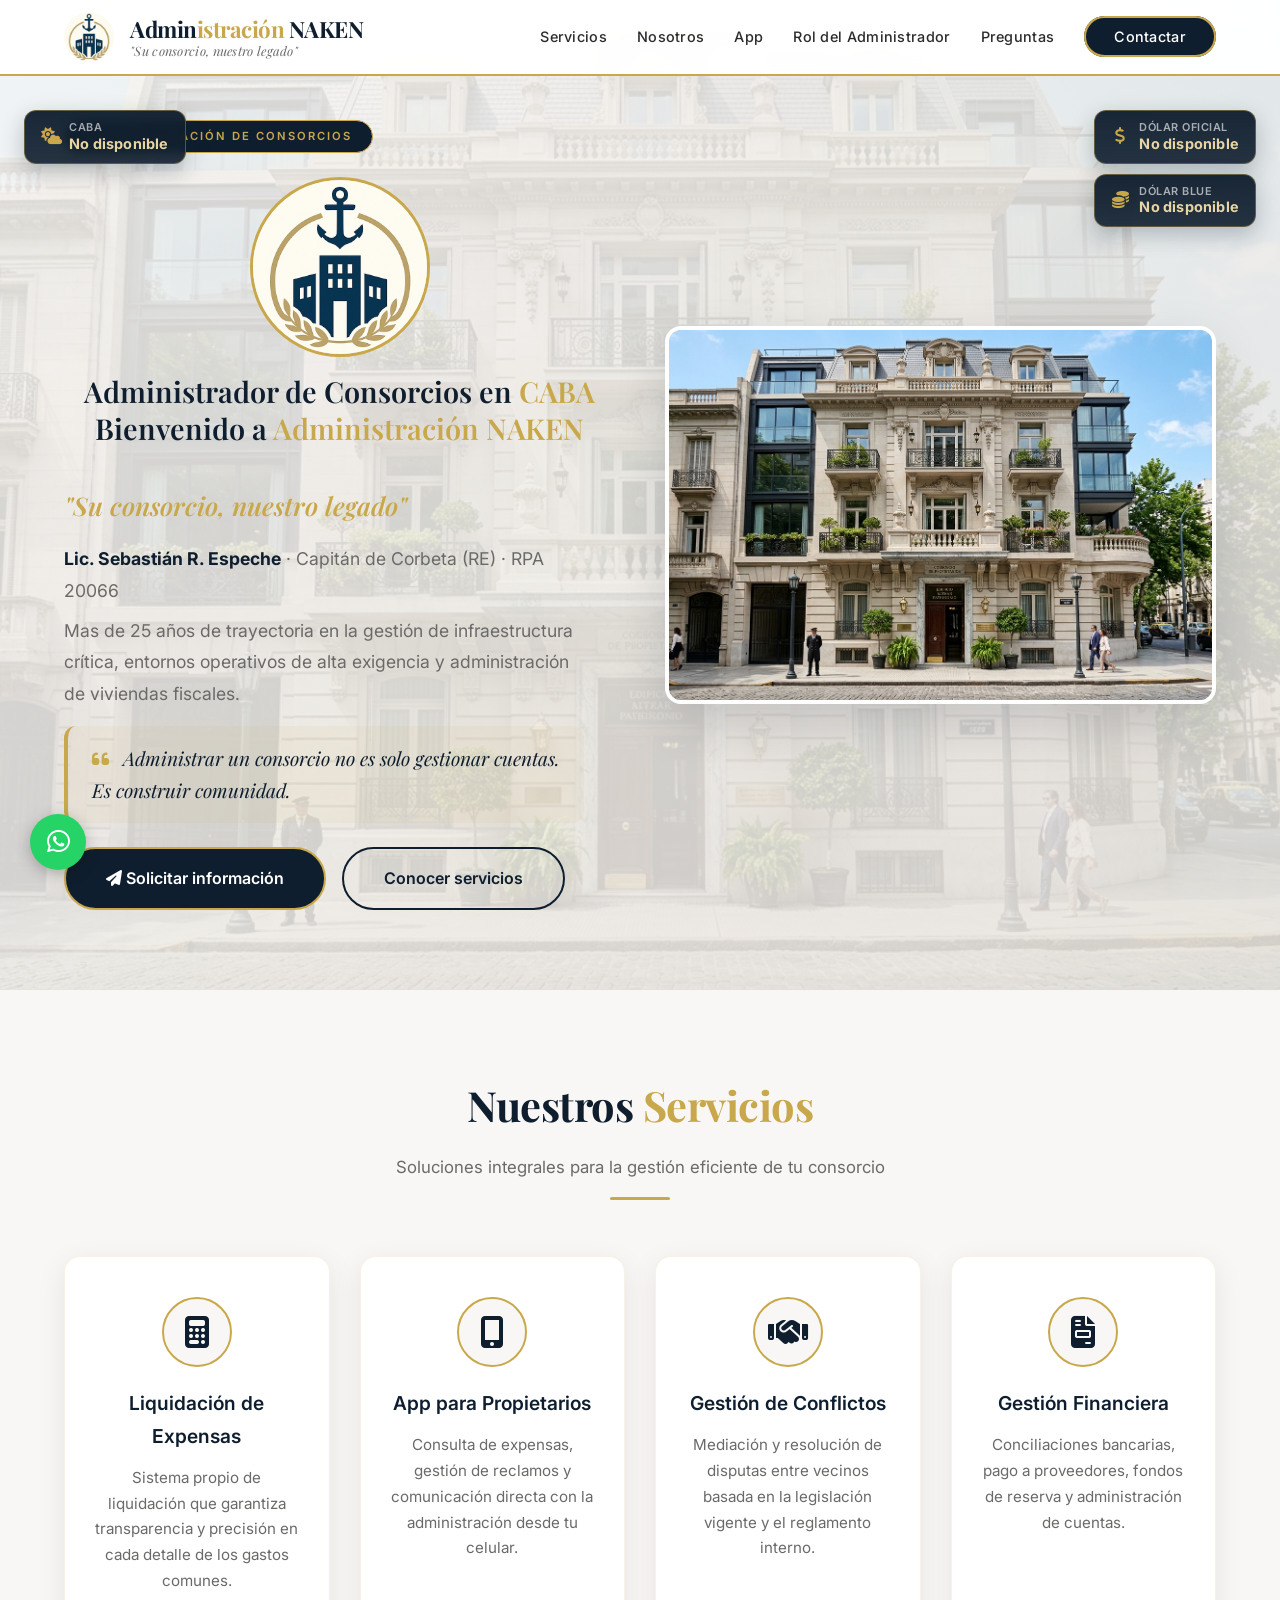
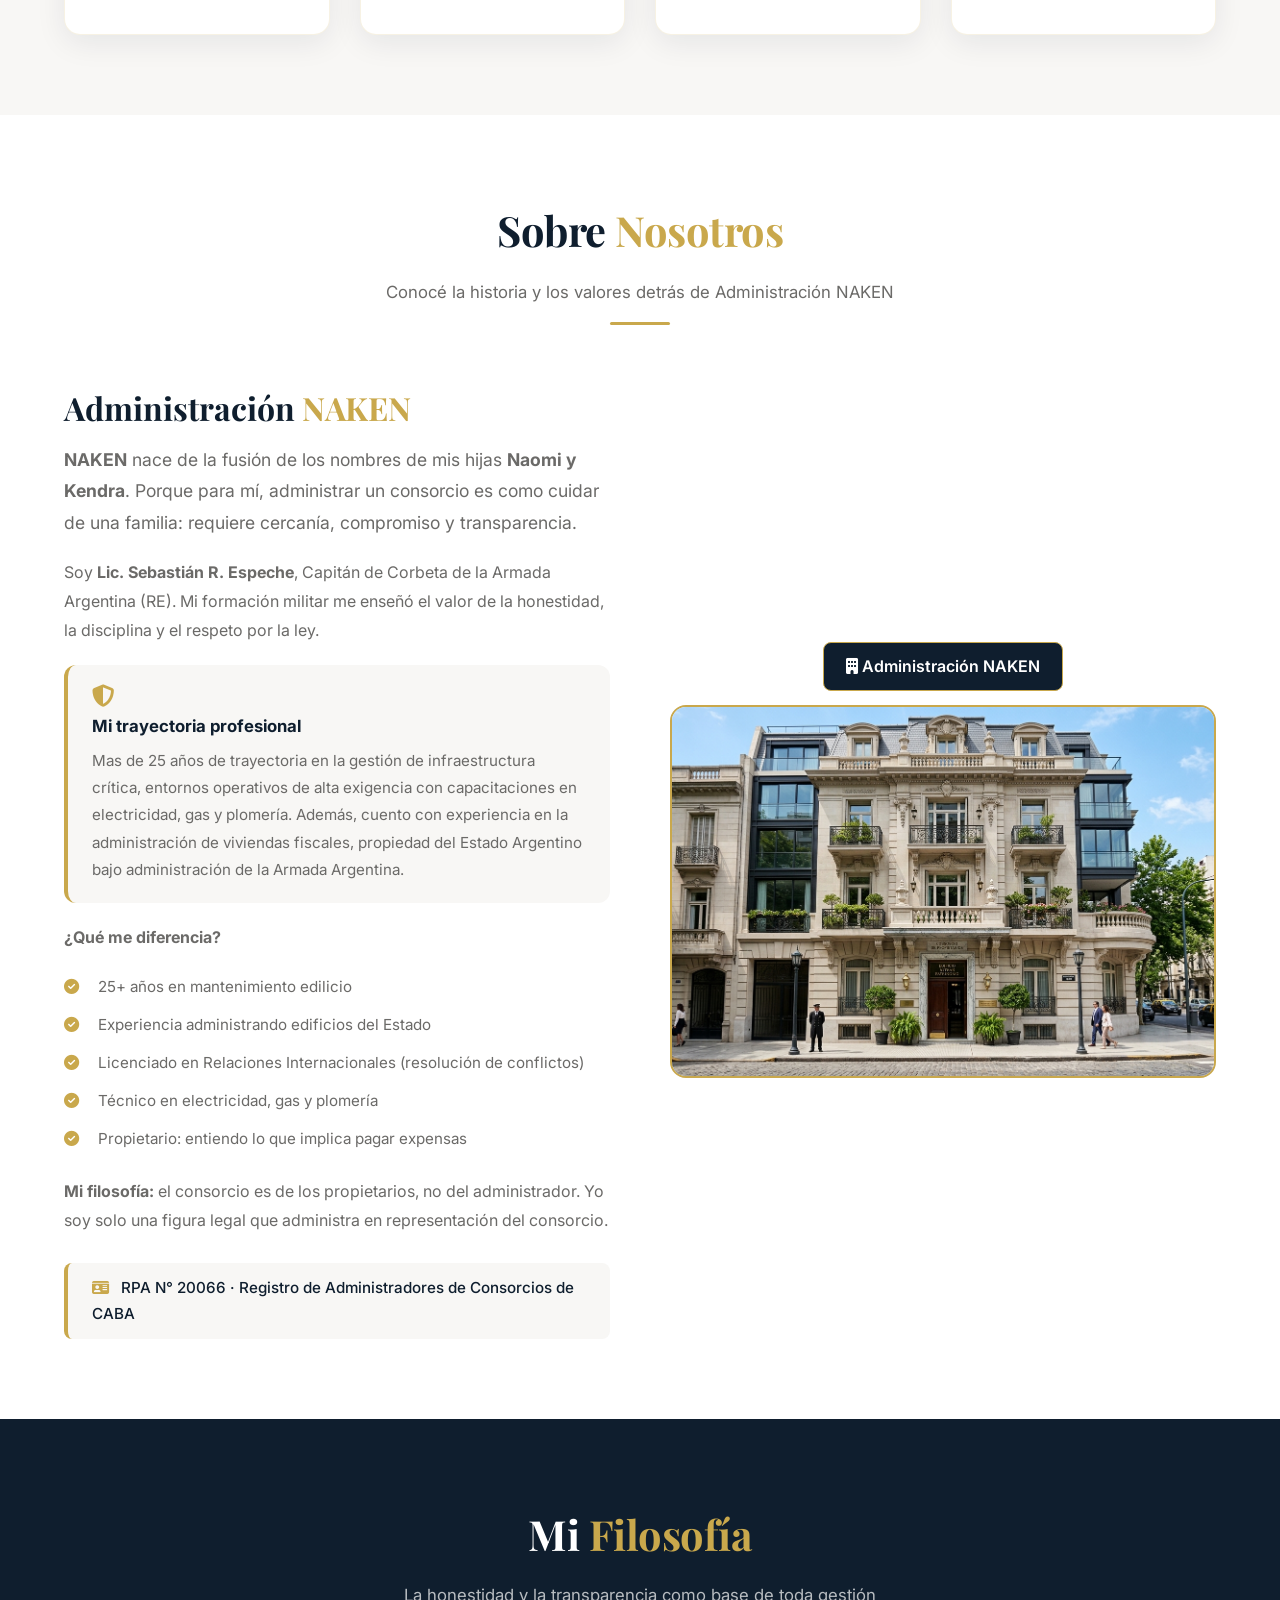
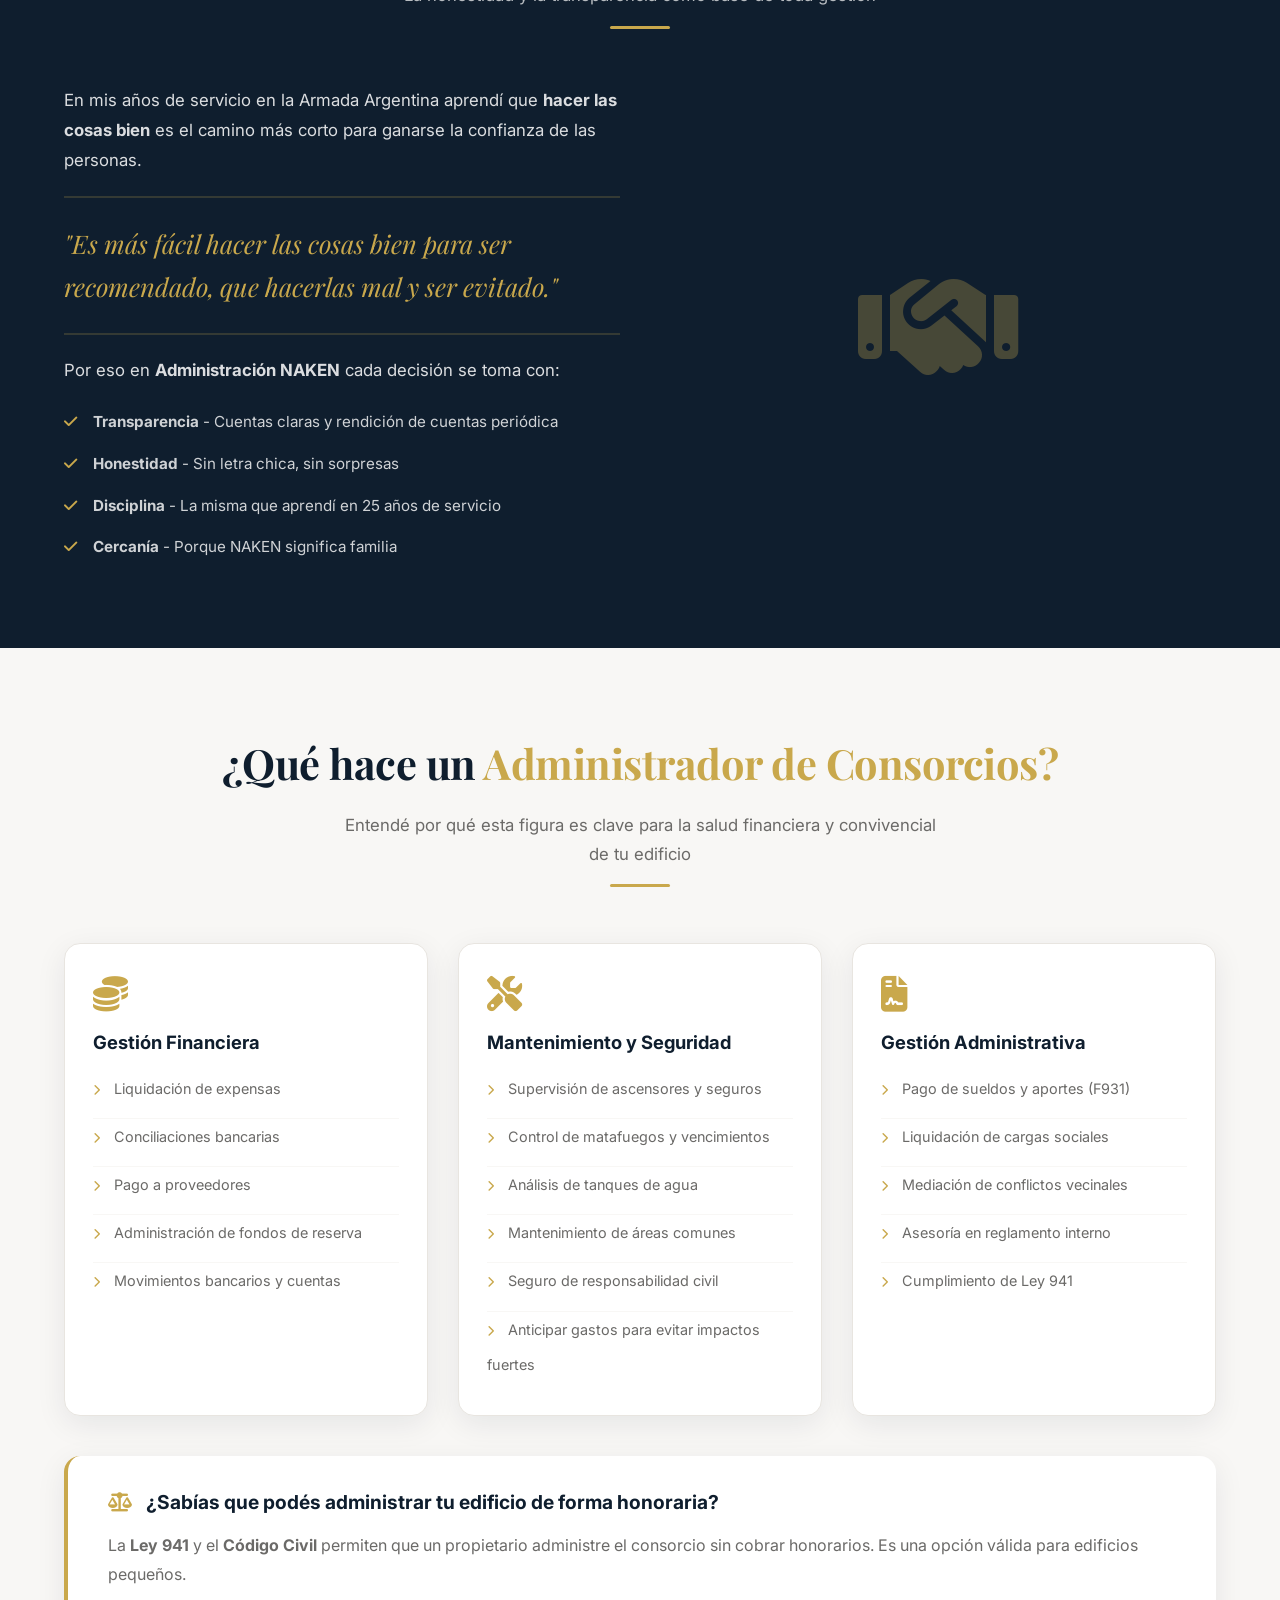
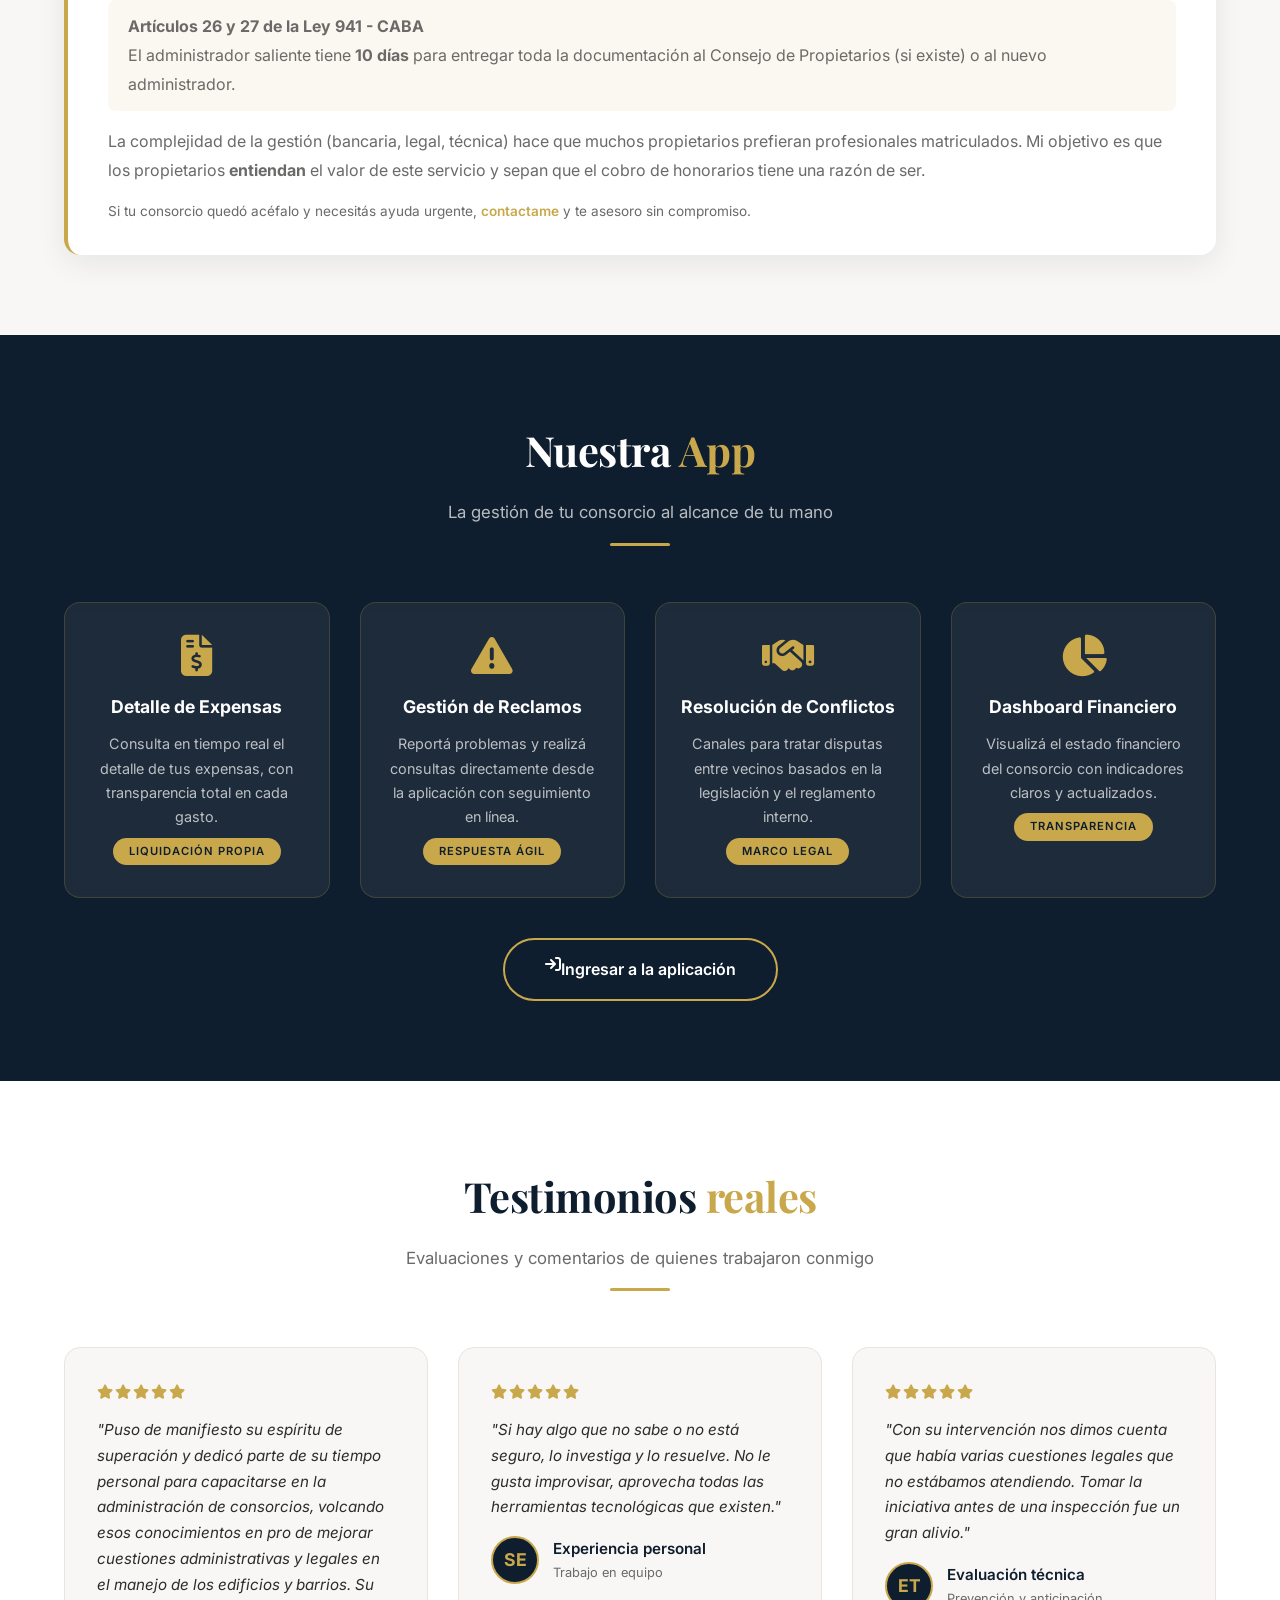
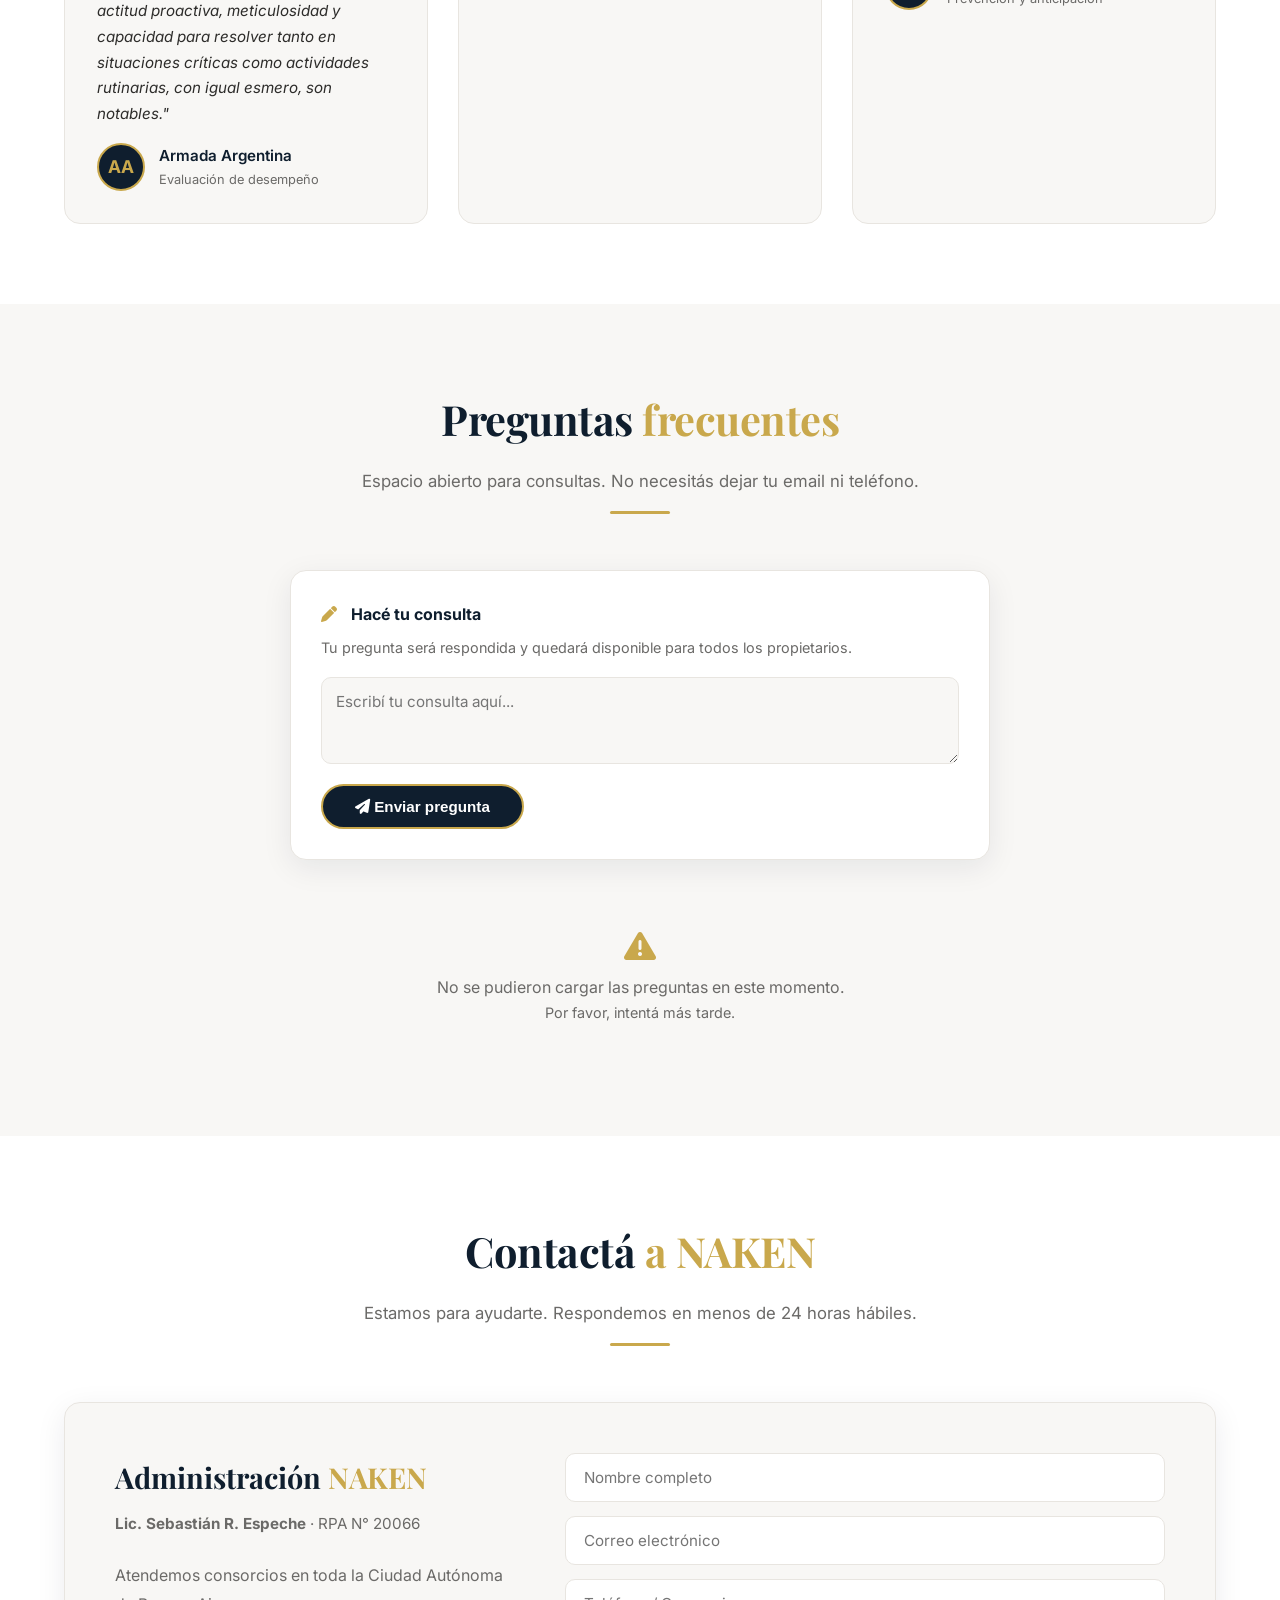
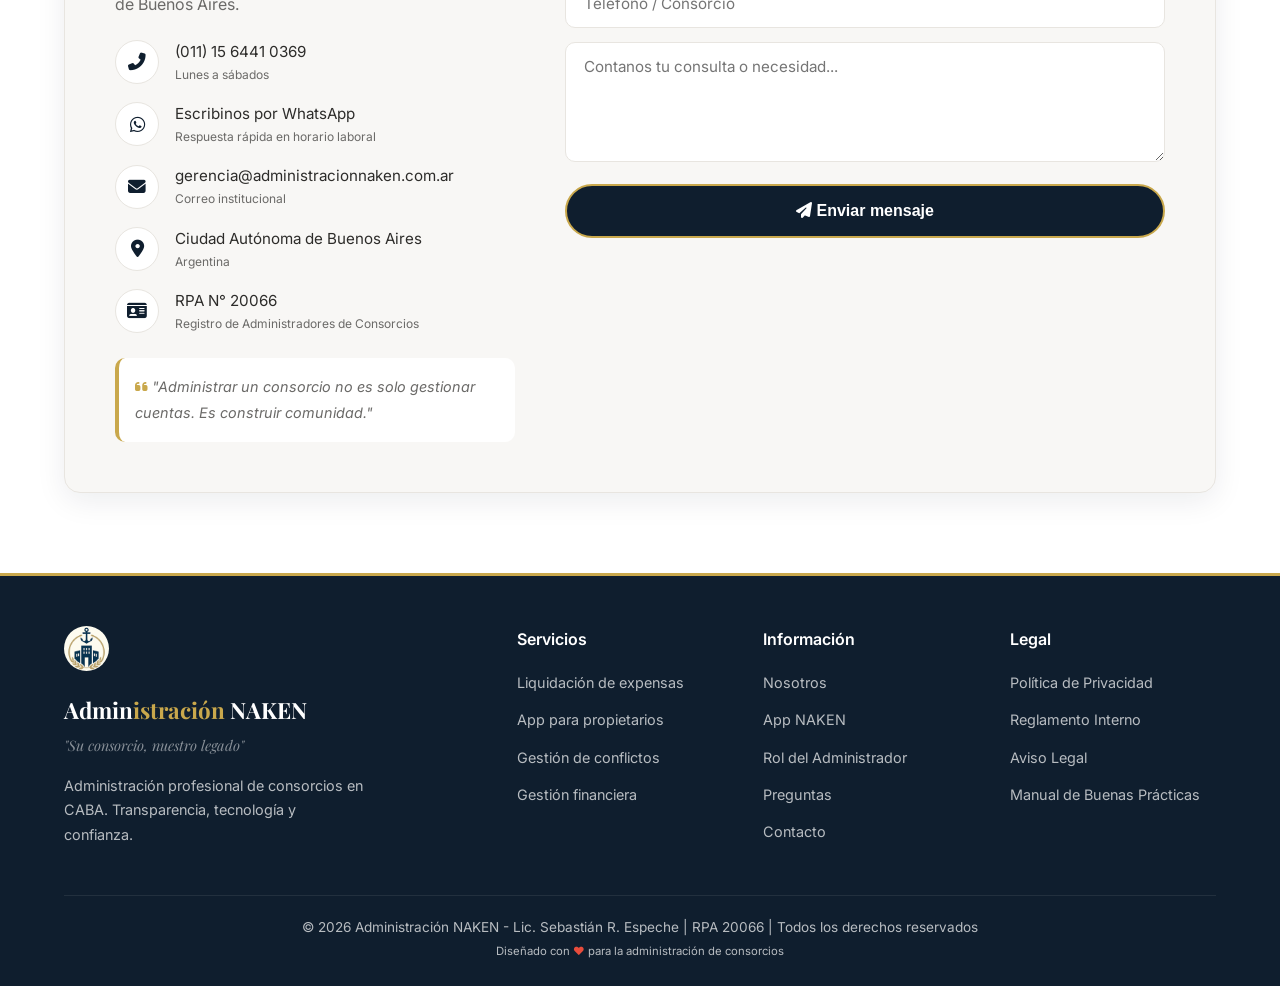
==== index.html @ f72d22f2 "Add files via upload" ====
<!DOCTYPE html>
<html lang="es">
<head>
    <meta charset="UTF-8">
    <meta name="viewport" content="width=device-width, initial-scale=1.0">
    <title>Administrador de Consorcios en CABA | Administración NAKEN - RPA 20066</title>
    <meta name="description" content="Administrador de consorcios matriculado en CABA y Capital Federal. Liquidación de expensas transparente, gestión financiera y auditoría de consorcios. Lic. Sebastián R. Espeche - RPA 20066.">
    <meta name="keywords" content="administrador de consorcios CABA, administración de consorcios Capital Federal, consorcios CABA, administración de edificios Buenos Aires, liquidación de expensas, fondo de reserva consorcio, administrador de consorcios matriculado, RPA administrador consorcios">
    <meta name="robots" content="index, follow">
    <meta name="author" content="Lic. Sebastián R. Espeche - Administración NAKEN">
    <link rel="canonical" href="https://administracionnaken.com.ar/">

    <!-- Open Graph / Facebook -->
    <meta property="og:type" content="website">
    <meta property="og:locale" content="es_AR">
    <meta property="og:url" content="https://administracionnaken.com.ar/">
    <meta property="og:site_name" content="Administración NAKEN">
    <meta property="og:title" content="Administrador de Consorcios en CABA | Administración NAKEN">
    <meta property="og:description" content="Administrador de consorcios matriculado en CABA. Liquidación de expensas transparente, gestión financiera y resolución de conflictos. RPA 20066.">
    <meta property="og:image" content="https://administracionnaken.com.ar/edificio-naken.png">
    <meta property="og:image:alt" content="Edificio administrado por Administración NAKEN en CABA">

    <!-- Twitter Card -->
    <meta name="twitter:card" content="summary_large_image">
    <meta name="twitter:title" content="Administrador de Consorcios en CABA | Administración NAKEN">
    <meta name="twitter:description" content="Administrador de consorcios matriculado en CABA. Liquidación de expensas transparente, gestión financiera y resolución de conflictos. RPA 20066.">
    <meta name="twitter:image" content="https://administracionnaken.com.ar/edificio-naken.png">

    <!-- Datos estructurados: Schema.org (LocalBusiness / ProfessionalService) -->
    <script type="application/ld+json">
    {
      "@context": "https://schema.org",
      "@type": "ProfessionalService",
      "name": "Administración NAKEN",
      "alternateName": "Administración NAKEN - Administrador de Consorcios",
      "description": "Administración profesional de consorcios en Capital Federal (CABA). Liquidación de expensas, gestión financiera, mantenimiento y resolución de conflictos.",
      "image": "https://administracionnaken.com.ar/edificio-naken.png",
      "url": "https://administracionnaken.com.ar/",
      "telephone": "+541164410369",
      "email": "gerencia@administracionnaken.com.ar",
      "priceRange": "$$",
      "areaServed": {
        "@type": "City",
        "name": "Ciudad Autónoma de Buenos Aires"
      },
      "address": {
        "@type": "PostalAddress",
        "addressLocality": "Ciudad Autónoma de Buenos Aires",
        "addressRegion": "CABA",
        "addressCountry": "AR"
      },
      "founder": {
        "@type": "Person",
        "name": "Sebastián R. Espeche",
        "jobTitle": "Administrador de Consorcios Matriculado - RPA 20066"
      }
    }
    </script>

    <link rel="icon" type="image/png" sizes="48x48" href="[data-uri]">
    <link rel="icon" type="image/png" sizes="32x32" href="[data-uri]">
    <link rel="icon" type="image/png" sizes="192x192" href="[data-uri]">
    <link rel="apple-touch-icon" sizes="180x180" href="[data-uri]">
    <link rel="apple-touch-icon" href="[data-uri]">
    <meta property="og:image" content="[data-uri]">
    <!-- Font Awesome -->
    <link rel="stylesheet" href="https://cdnjs.cloudflare.com/ajax/libs/font-awesome/6.5.0/css/all.min.css">
    <!-- Google Fonts -->
    <link href="https://fonts.googleapis.com/css2?family=Playfair+Display:ital,wght@0,600;0,700;1,600&family=Inter:wght@300;400;500;600;700&display=swap" rel="stylesheet">
    <style>
        /* ---------- RESET Y VARIABLES ---------- */
        * {
            margin: 0;
            padding: 0;
            box-sizing: border-box;
        }

        :root {
            --primary: #0f1e2e;
            --primary-light: #1a2f45;
            --gold: #c9a84c;
            --gold-light: #e8d5a3;
            --gray-100: #f8f7f5;
            --gray-200: #e8e5e0;
            --gray-600: #6b6a68;
            --gray-800: #2d2c2a;
            --white: #ffffff;
            --shadow: 0 8px 30px rgba(15, 30, 46, 0.08);
            --shadow-hover: 0 20px 50px rgba(15, 30, 46, 0.15);
            --radius: 16px;
            --transition: all 0.3s cubic-bezier(0.25, 0.46, 0.45, 0.94);
        }

        html {
            scroll-behavior: smooth;
        }

        body {
            font-family: 'Inter', -apple-system, BlinkMacSystemFont, sans-serif;
            background-color: var(--gray-100);
            color: var(--gray-800);
            line-height: 1.7;
        }

        a {
            text-decoration: none;
            color: inherit;
        }

        .container {
            max-width: 1200px;
            margin: 0 auto;
            padding: 0 24px;
        }

        /* ---------- BOTÓN VOLVER ARRIBA ---------- */
        #btnVolverArriba {
            position: fixed;
            bottom: 30px;
            right: 30px;
            background-color: var(--primary);
            color: var(--white);
            border: 2px solid var(--gold);
            border-radius: 50%;
            width: 52px;
            height: 52px;
            font-size: 20px;
            cursor: pointer;
            box-shadow: 0 4px 15px rgba(15, 30, 46, 0.3);
            transition: var(--transition);
            opacity: 0;
            transform: translateY(20px);
            pointer-events: none;
            z-index: 999;
        }

        #btnVolverArriba.visible {
            opacity: 1;
            transform: translateY(0);
            pointer-events: auto;
        }

        #btnVolverArriba:hover {
            background-color: var(--gold);
            border-color: var(--gold);
            transform: scale(1.08) translateY(-3px);
        }

        /* ---------- BOTÓN FLOTANTE WHATSAPP ---------- */
        #btnWhatsApp {
            position: fixed;
            bottom: 30px;
            left: 30px;
            background-color: #25D366;
            color: #fff;
            border-radius: 50%;
            width: 56px;
            height: 56px;
            font-size: 26px;
            display: flex;
            align-items: center;
            justify-content: center;
            box-shadow: 0 4px 15px rgba(0, 0, 0, 0.25);
            transition: var(--transition);
            z-index: 999;
            text-decoration: none;
        }

        #btnWhatsApp:hover {
            transform: scale(1.08) translateY(-3px);
            box-shadow: 0 6px 20px rgba(0, 0, 0, 0.3);
        }

        /* ---------- HEADER ---------- */
        header {
            background: rgba(255, 255, 255, 0.97);
            backdrop-filter: blur(10px);
            -webkit-backdrop-filter: blur(10px);
            position: fixed;
            width: 100%;
            top: 0;
            z-index: 1000;
            padding: 12px 0;
            border-bottom: 2px solid var(--gold);
            transition: var(--transition);
        }

        header.scrolled {
            box-shadow: 0 4px 25px rgba(15, 30, 46, 0.1);
        }

        /* ---------- CAJAS FLOTANTES: CLIMA Y DÓLAR ---------- */
        .floating-info {
            position: fixed;
            top: 110px;
            z-index: 900;
            display: flex;
            flex-direction: column;
            gap: 10px;
            transition: var(--transition), opacity 0.4s, transform 0.4s;
        }

        .floating-info.hidden {
            opacity: 0;
            transform: translateY(-12px);
            pointer-events: none;
        }

        .floating-info-left {
            left: 24px;
            align-items: flex-start;
        }

        .floating-info-right {
            right: 24px;
            align-items: flex-end;
        }

        .info-box {
            display: flex;
            align-items: center;
            gap: 10px;
            background: linear-gradient(180deg, rgba(15, 30, 46, 0.96), rgba(15, 30, 46, 0.9));
            backdrop-filter: blur(6px);
            -webkit-backdrop-filter: blur(6px);
            border: 1px solid rgba(201, 168, 76, 0.4);
            border-radius: 12px;
            padding: 10px 16px;
            box-shadow: 0 8px 22px rgba(15, 30, 46, 0.25);
            transition: var(--transition);
            white-space: nowrap;
        }

        .info-box:hover {
            border-color: var(--gold);
            transform: translateY(-2px);
            box-shadow: 0 12px 26px rgba(15, 30, 46, 0.3);
        }

        .info-box i {
            color: var(--gold);
            font-size: 1.05rem;
            width: 18px;
            text-align: center;
        }

        .info-box-text {
            display: flex;
            flex-direction: column;
            line-height: 1.25;
        }

        .info-label {
            font-size: 0.68rem;
            color: rgba(255, 255, 255, 0.62);
            font-weight: 600;
            text-transform: uppercase;
            letter-spacing: 0.5px;
        }

        .info-value {
            font-size: 0.9rem;
            color: var(--gold-light);
            font-weight: 700;
            letter-spacing: 0.2px;
        }

        .info-updated {
            font-size: 0.65rem;
            color: var(--gray-600);
            font-style: italic;
            white-space: nowrap;
            text-align: right;
            padding-right: 4px;
        }

        @media (max-width: 991px) {
            .floating-info {
                display: none;
            }
        }

        .nav-container {
            display: flex;
            justify-content: space-between;
            align-items: center;
        }

        .logo-wrapper {
            display: flex;
            align-items: center;
            gap: 16px;
        }

        .logo-img {
            height: 50px;
            width: 50px;
            object-fit: cover;
            border-radius: 50%;
        }

        .logo-text {
            display: flex;
            flex-direction: column;
            line-height: 1.2;
        }

        .logo-main {
            font-family: 'Playfair Display', serif;
            font-weight: 700;
            font-size: 1.4rem;
            color: var(--primary);
            letter-spacing: -0.5px;
        }

        .logo-main span {
            color: var(--gold);
        }

        .logo-tagline {
            font-family: 'Playfair Display', serif;
            font-style: italic;
            font-size: 0.8rem;
            color: var(--gray-600);
            font-weight: 400;
            letter-spacing: 0.3px;
        }

        .nav-menu {
            display: flex;
            list-style: none;
            gap: 30px;
            align-items: center;
        }

        .nav-menu a {
            font-size: 0.9rem;
            font-weight: 500;
            color: var(--gray-800);
            transition: var(--transition);
            position: relative;
            letter-spacing: 0.3px;
        }

        .nav-menu a::after {
            content: '';
            position: absolute;
            width: 0;
            height: 2px;
            background: var(--gold);
            bottom: -4px;
            left: 0;
            transition: width 0.3s;
        }

        .nav-menu a:hover {
            color: var(--primary);
        }

        .nav-menu a:hover::after {
            width: 100%;
        }

        .nav-cta {
            background: var(--primary);
            color: var(--white) !important;
            padding: 10px 28px;
            border-radius: 30px;
            font-weight: 600;
            border: 2px solid var(--gold);
            transition: var(--transition);
        }

        .nav-cta::after {
            display: none !important;
        }

        .nav-cta:hover {
            background: var(--gold) !important;
            border-color: var(--gold);
            color: var(--primary) !important;
            transform: translateY(-2px);
        }

        .hamburger {
            display: none;
            flex-direction: column;
            cursor: pointer;
            gap: 5px;
            padding: 4px;
        }

        .hamburger span {
            display: block;
            width: 28px;
            height: 2.5px;
            background-color: var(--primary);
            border-radius: 3px;
            transition: var(--transition);
        }

        /* ---------- HERO ---------- */
        .hero {
            position: relative;
            min-height: 100vh;
            display: flex;
            align-items: center;
            padding: 120px 0 80px;
            background: linear-gradient(135deg, var(--gray-100) 0%, var(--gray-200) 100%);
            overflow: hidden;
        }

        .hero::before {
            content: '';
            position: absolute;
            top: 0;
            left: 0;
            right: 0;
            bottom: 0;
            background: url('edificio-naken.png') center center/cover no-repeat;
            opacity: 0.12;
            z-index: 0;
        }

        .hero-content {
            position: relative;
            z-index: 1;
            display: flex;
            align-items: center;
            justify-content: space-between;
            gap: 50px;
        }

        .hero-text {
            flex: 1;
        }

        .hero-badge {
            display: inline-block;
            background: var(--primary);
            color: var(--gold);
            font-size: 0.7rem;
            font-weight: 600;
            letter-spacing: 2px;
            padding: 6px 20px;
            border-radius: 30px;
            text-transform: uppercase;
            margin-bottom: 24px;
            border: 1px solid var(--gold);
        }

        .hero-text h1 {
            font-family: 'Playfair Display', serif;
            font-size: 3.6rem;
            font-weight: 700;
            line-height: 1.15;
            color: var(--primary);
            margin-bottom: 16px;
        }

        .hero-text h1 .highlight {
            color: var(--gold);
            position: relative;
        }

        .hero-text h1 .highlight::after {
            content: '';
            position: absolute;
            bottom: 4px;
            left: 0;
            right: 0;
            height: 4px;
            background: var(--gold);
            opacity: 0.3;
            border-radius: 2px;
        }

        .hero-subtitle {
            font-family: 'Playfair Display', serif;
            font-style: italic;
            font-size: 1.6rem;
            color: var(--primary);
            margin-bottom: 16px;
            font-weight: 600;
        }

        .hero-subtitle span {
            color: var(--gold);
        }

        .hero-text .hero-desc {
            font-size: 1.1rem;
            color: var(--gray-600);
            max-width: 520px;
            margin-bottom: 8px;
            line-height: 1.8;
        }

        .hero-text .hero-desc strong {
            color: var(--primary);
        }

        .hero-phrase {
            font-family: 'Playfair Display', serif;
            font-style: italic;
            font-size: 1.2rem;
            color: var(--primary);
            margin: 16px 0 24px;
            padding: 16px 24px;
            background: rgba(201, 168, 76, 0.08);
            border-radius: 12px;
            border-left: 4px solid var(--gold);
            max-width: 520px;
        }

        .hero-buttons {
            display: flex;
            gap: 16px;
            flex-wrap: wrap;
        }

        .btn-primary {
            background: var(--primary);
            color: var(--white);
            padding: 16px 40px;
            border-radius: 40px;
            font-weight: 600;
            font-size: 1rem;
            border: 2px solid var(--gold);
            cursor: pointer;
            transition: var(--transition);
            display: inline-block;
        }

        .btn-primary:hover {
            background: var(--gold);
            border-color: var(--gold);
            color: var(--primary);
            transform: translateY(-3px);
            box-shadow: 0 12px 30px rgba(201, 168, 76, 0.3);
        }

        .btn-secondary {
            background: transparent;
            color: var(--primary);
            padding: 16px 40px;
            border-radius: 40px;
            font-weight: 600;
            font-size: 1rem;
            border: 2px solid var(--primary);
            cursor: pointer;
            transition: var(--transition);
            display: inline-block;
        }

        .btn-secondary:hover {
            background: var(--primary);
            color: var(--white);
            transform: translateY(-3px);
        }

        .hero-image {
            flex: 1;
            display: flex;
            justify-content: center;
            align-items: center;
        }

        .hero-image img {
            max-width: 100%;
            height: auto;
            border-radius: var(--radius);
            box-shadow: var(--shadow-hover);
            border: 4px solid var(--white);
            max-height: 500px;
            object-fit: cover;
        }

        .hero-logo-large {
            display: flex;
            flex-direction: column;
            align-items: center;
            margin-bottom: 20px;
        }

        .hero-logo-large img {
            width: 180px;
            height: 180px;
            object-fit: cover;
            border-radius: 50%;
            margin-bottom: 16px;
            border: 3px solid var(--gold);
        }

        .hero-logo-large .hero-welcome {
            font-family: 'Playfair Display', serif;
            font-size: 1.8rem;
            color: var(--primary);
            text-align: center;
            font-weight: 600;
            line-height: 1.3;
        }

        .hero-logo-large .hero-welcome span {
            color: var(--gold);
        }

        /* ---------- SECCIONES ---------- */
        section {
            padding: 80px 0;
        }

        .section-title {
            text-align: center;
            margin-bottom: 56px;
        }

        .section-title h2 {
            font-family: 'Playfair Display', serif;
            font-size: 2.6rem;
            font-weight: 700;
            color: var(--primary);
            letter-spacing: -0.5px;
        }

        .section-title h2 span {
            color: var(--gold);
        }

        .section-title .subtitle {
            color: var(--gray-600);
            max-width: 600px;
            margin: 12px auto 0;
            font-size: 1.05rem;
        }

        .section-divider {
            width: 60px;
            height: 3px;
            background: var(--gold);
            margin: 16px auto 0;
            border-radius: 3px;
        }

        /* ---------- SERVICIOS ---------- */
        .services-grid {
            display: grid;
            grid-template-columns: repeat(auto-fit, minmax(260px, 1fr));
            gap: 30px;
        }

        .service-card {
            background: var(--white);
            padding: 40px 30px;
            border-radius: var(--radius);
            box-shadow: var(--shadow);
            transition: var(--transition);
            border: 1px solid rgba(201, 168, 76, 0.15);
            text-align: center;
            position: relative;
            overflow: hidden;
        }

        .service-card::before {
            content: '';
            position: absolute;
            top: 0;
            left: 0;
            right: 0;
            height: 4px;
            background: var(--gold);
            opacity: 0;
            transition: var(--transition);
        }

        .service-card:hover::before {
            opacity: 1;
        }

        .service-card:hover {
            transform: translateY(-8px);
            box-shadow: var(--shadow-hover);
            border-color: var(--gold);
        }

        .service-card .icon-wrapper {
            width: 70px;
            height: 70px;
            background: var(--gray-100);
            border-radius: 50%;
            display: flex;
            align-items: center;
            justify-content: center;
            margin: 0 auto 20px;
            border: 2px solid var(--gold);
            transition: var(--transition);
        }

        .service-card:hover .icon-wrapper {
            background: var(--gold);
        }

        .service-card .icon-wrapper i {
            font-size: 2rem;
            color: var(--primary);
            transition: var(--transition);
        }

        .service-card:hover .icon-wrapper i {
            color: var(--white);
        }

        .service-card h3 {
            font-size: 1.2rem;
            margin-bottom: 12px;
            color: var(--primary);
            font-weight: 600;
        }

        .service-card p {
            color: var(--gray-600);
            font-size: 0.95rem;
            line-height: 1.7;
        }

        /* ---------- SOBRE NOSOTROS ---------- */
        #nosotros {
            background: var(--white);
        }

        .about-grid {
            display: grid;
            grid-template-columns: 1fr 1fr;
            gap: 60px;
            align-items: center;
        }

        .about-text h3 {
            font-family: 'Playfair Display', serif;
            font-size: 2rem;
            margin-bottom: 8px;
            color: var(--primary);
        }

        .about-text h3 span {
            color: var(--gold);
        }

        .about-text .subtitle-about {
            font-size: 1.1rem;
            color: var(--gray-600);
            margin-bottom: 20px;
        }

        .about-text p {
            color: var(--gray-600);
            margin-bottom: 16px;
            line-height: 1.8;
        }

        .about-text .highlight-box {
            background: var(--gray-100);
            padding: 20px 24px;
            border-radius: 12px;
            border-left: 4px solid var(--gold);
            margin: 20px 0;
        }

        .about-text .highlight-box i {
            color: var(--gold);
            font-size: 1.4rem;
            margin-right: 12px;
        }

        .about-text .highlight-box strong {
            color: var(--primary);
            display: block;
            font-size: 1.05rem;
            margin-bottom: 6px;
        }

        .about-text .highlight-box p {
            margin-bottom: 0;
            font-size: 0.95rem;
        }

        .about-text ul {
            list-style: none;
            padding: 0;
            margin: 12px 0 20px;
        }

        .about-text ul li {
            padding: 6px 0;
            color: var(--gray-600);
            font-size: 0.95rem;
        }

        .about-text ul li i {
            color: var(--gold);
            margin-right: 10px;
            width: 20px;
        }

        .about-text .matricula {
            display: inline-block;
            background: var(--gray-100);
            padding: 12px 24px;
            border-radius: 8px;
            font-weight: 500;
            color: var(--primary);
            border-left: 4px solid var(--gold);
            margin-top: 12px;
            font-size: 0.95rem;
        }

        .about-text .matricula i {
            color: var(--gold);
            margin-right: 8px;
        }

        .about-stats {
            display: grid;
            grid-template-columns: repeat(3, 1fr);
            gap: 20px;
            margin-top: 28px;
        }

        .stat-item {
            text-align: center;
            background: var(--gray-100);
            padding: 20px;
            border-radius: 12px;
            border: 1px solid var(--gray-200);
        }

        .stat-item .number {
            font-size: 2rem;
            font-weight: 700;
            color: var(--primary);
            font-family: 'Playfair Display', serif;
        }

        .stat-item .number span {
            color: var(--gold);
        }

        .stat-item .label {
            font-size: 0.85rem;
            color: var(--gray-600);
        }

        .about-image-wrap {
            display: flex;
            flex-direction: column;
            align-items: center;
        }

        .about-image-label {
            background: var(--primary);
            color: var(--white);
            padding: 10px 22px;
            border-radius: 8px;
            font-weight: 600;
            border: 1px solid var(--gold);
            margin-bottom: 14px;
            text-align: center;
        }

        .about-image {
            background: var(--gray-200);
            border-radius: var(--radius);
            overflow: hidden;
            min-height: 350px;
            width: 100%;
            display: flex;
            align-items: center;
            justify-content: center;
            border: 2px solid var(--gold);
            position: relative;
        }

        .about-image img {
            width: 100%;
            height: 100%;
            object-fit: cover;
            min-height: 350px;
        }

        /* ---------- APLICACIÓN MÓVIL ---------- */
        #app {
            background: var(--primary);
            color: var(--white);
        }

        #app .section-title h2 {
            color: var(--white);
        }

        #app .section-title h2 span {
            color: var(--gold);
        }

        #app .section-title .subtitle {
            color: rgba(255, 255, 255, 0.7);
        }

        .app-grid {
            display: grid;
            grid-template-columns: repeat(auto-fit, minmax(240px, 1fr));
            gap: 30px;
        }

        .app-feature {
            background: rgba(255, 255, 255, 0.06);
            padding: 32px 24px;
            border-radius: var(--radius);
            border: 1px solid rgba(201, 168, 76, 0.2);
            transition: var(--transition);
            text-align: center;
            backdrop-filter: blur(4px);
        }

        .app-feature:hover {
            background: rgba(255, 255, 255, 0.1);
            transform: translateY(-4px);
            border-color: var(--gold);
        }

        .app-feature i {
            font-size: 2.6rem;
            color: var(--gold);
            margin-bottom: 16px;
        }

        .app-feature h4 {
            font-size: 1.1rem;
            margin-bottom: 10px;
            color: var(--white);
        }

        .app-feature p {
            font-size: 0.9rem;
            color: rgba(255, 255, 255, 0.7);
            line-height: 1.7;
        }

        .app-badge {
            display: inline-block;
            background: var(--gold);
            color: var(--primary);
            padding: 4px 16px;
            border-radius: 20px;
            font-size: 0.7rem;
            font-weight: 600;
            text-transform: uppercase;
            letter-spacing: 1px;
            margin-top: 8px;
        }

        /* ---------- ROL DEL ADMINISTRADOR ---------- */
        #rol-administrador {
            background: var(--gray-100);
        }

        .admin-roles {
            display: grid;
            grid-template-columns: repeat(auto-fit, minmax(280px, 1fr));
            gap: 30px;
            margin-top: 30px;
        }

        .role-card {
            background: var(--white);
            padding: 32px 28px;
            border-radius: var(--radius);
            box-shadow: var(--shadow);
            border: 1px solid var(--gray-200);
            transition: var(--transition);
        }

        .role-card:hover {
            transform: translateY(-4px);
            box-shadow: var(--shadow-hover);
            border-color: var(--gold);
        }

        .role-card i {
            font-size: 2.2rem;
            color: var(--gold);
            margin-bottom: 16px;
        }

        .role-card h4 {
            font-size: 1.15rem;
            color: var(--primary);
            margin-bottom: 12px;
        }

        .role-card ul {
            list-style: none;
            padding: 0;
        }

        .role-card ul li {
            padding: 6px 0;
            color: var(--gray-600);
            font-size: 0.9rem;
            border-bottom: 1px solid var(--gray-100);
        }

        .role-card ul li:last-child {
            border-bottom: none;
        }

        .role-card ul li i {
            font-size: 0.7rem;
            margin-right: 10px;
            color: var(--gold);
        }

        .legal-note {
            margin-top: 40px;
            background: var(--white);
            padding: 30px 40px;
            border-radius: var(--radius);
            border-left: 4px solid var(--gold);
            box-shadow: var(--shadow);
        }

        .legal-note h4 {
            font-size: 1.2rem;
            color: var(--primary);
            margin-bottom: 12px;
        }

        .legal-note h4 i {
            color: var(--gold);
            margin-right: 10px;
        }

        .legal-note p {
            color: var(--gray-600);
            line-height: 1.8;
        }

        .legal-note small {
            color: var(--gray-600);
            font-size: 0.85rem;
        }

        .legal-note .highlight-legal {
            background: rgba(201, 168, 76, 0.08);
            padding: 12px 20px;
            border-radius: 8px;
            margin-top: 12px;
        }

        /* ---------- FILOSOFÍA ---------- */
        #filosofia {
            background: var(--primary);
            color: var(--white);
        }

        #filosofia .section-title h2 {
            color: var(--white);
        }

        #filosofia .section-title h2 span {
            color: var(--gold);
        }

        #filosofia .section-title .subtitle {
            color: rgba(255, 255, 255, 0.7);
        }

        .filosofia-grid {
            display: grid;
            grid-template-columns: 1fr 1fr;
            gap: 40px;
            align-items: center;
        }

        .filosofia-text p {
            color: rgba(255, 255, 255, 0.85);
            line-height: 1.8;
            font-size: 1.05rem;
        }

        .filosofia-text .frase-destacada {
            font-family: 'Playfair Display', serif;
            font-style: italic;
            font-size: 1.6rem;
            color: var(--gold);
            padding: 24px 0;
            border-top: 2px solid rgba(201, 168, 76, 0.2);
            border-bottom: 2px solid rgba(201, 168, 76, 0.2);
            margin: 20px 0;
        }

        .filosofia-text ul {
            list-style: none;
            padding: 0;
            margin-top: 16px;
        }

        .filosofia-text ul li {
            padding: 8px 0;
            color: rgba(255, 255, 255, 0.8);
            font-size: 0.95rem;
        }

        .filosofia-text ul li i {
            color: var(--gold);
            margin-right: 12px;
        }

        .filosofia-image {
            display: flex;
            justify-content: center;
            align-items: center;
        }

        .filosofia-image i {
            font-size: 8rem;
            color: var(--gold);
            opacity: 0.3;
        }

        /* ---------- TESTIMONIOS REALES ---------- */
        #testimonios-reales {
            background: var(--white);
        }

        .testimonials-grid {
            display: grid;
            grid-template-columns: repeat(auto-fit, minmax(300px, 1fr));
            gap: 30px;
        }

        .testimonial-card {
            background: var(--gray-100);
            padding: 32px;
            border-radius: var(--radius);
            border: 1px solid var(--gray-200);
            transition: var(--transition);
        }

        .testimonial-card:hover {
            transform: translateY(-4px);
            box-shadow: var(--shadow-hover);
            border-color: var(--gold);
        }

        .testimonial-card .stars {
            color: var(--gold);
            margin-bottom: 12px;
            font-size: 0.9rem;
            letter-spacing: 2px;
        }

        .testimonial-card blockquote {
            font-style: italic;
            color: var(--gray-800);
            margin-bottom: 16px;
            font-size: 0.95rem;
            line-height: 1.7;
        }

        .testimonial-card .client {
            display: flex;
            align-items: center;
            gap: 14px;
        }

        .testimonial-card .client .avatar {
            width: 48px;
            height: 48px;
            border-radius: 50%;
            background: var(--primary);
            color: var(--gold);
            display: flex;
            align-items: center;
            justify-content: center;
            font-weight: 700;
            font-size: 1.1rem;
            border: 2px solid var(--gold);
        }

        .testimonial-card .client .name {
            font-weight: 600;
            font-size: 0.95rem;
            color: var(--primary);
        }

        .testimonial-card .client .role {
            font-size: 0.8rem;
            color: var(--gray-600);
        }

        /* ---------- PREGUNTAS Y RESPUESTAS ---------- */
        #preguntas {
            background: var(--gray-100);
        }

        .pregunta-item {
            background: var(--white);
            padding: 24px 30px;
            border-radius: var(--radius);
            margin-bottom: 20px;
            box-shadow: var(--shadow);
            border-left: 4px solid var(--gold);
            transition: var(--transition);
        }

        .pregunta-item:hover {
            transform: translateX(4px);
            box-shadow: var(--shadow-hover);
        }

        .pregunta-item .pregunta {
            margin-bottom: 12px;
            color: var(--primary);
            font-size: 1.05rem;
        }

        .pregunta-item .pregunta i {
            color: var(--gold);
            margin-right: 10px;
        }

        .pregunta-item .respuesta {
            color: var(--gray-600);
            padding-left: 30px;
            border-left: 2px solid var(--gold-light);
            padding-top: 8px;
            margin-top: 8px;
        }

        .pregunta-item .respuesta i {
            color: var(--gold);
            margin-right: 10px;
        }

        .pregunta-item .fecha {
            font-size: 0.75rem;
            color: var(--gray-600);
            margin-top: 8px;
            text-align: right;
        }

        .form-pregunta {
            max-width: 700px;
            margin: 0 auto 40px;
            background: var(--white);
            padding: 30px;
            border-radius: var(--radius);
            box-shadow: var(--shadow);
            border: 1px solid var(--gray-200);
        }

        .form-pregunta h4 {
            margin-bottom: 8px;
            color: var(--primary);
        }

        .form-pregunta h4 i {
            color: var(--gold);
            margin-right: 10px;
        }

        .form-pregunta .sub {
            font-size: 0.9rem;
            color: var(--gray-600);
            margin-bottom: 16px;
        }

        .form-pregunta textarea {
            width: 100%;
            padding: 14px;
            border: 1.5px solid var(--gray-200);
            border-radius: 10px;
            font-family: inherit;
            font-size: 0.95rem;
            resize: vertical;
            background: var(--gray-100);
            transition: var(--transition);
            min-height: 80px;
        }

        .form-pregunta textarea:focus {
            outline: none;
            border-color: var(--gold);
            background: var(--white);
            box-shadow: 0 0 0 4px rgba(201, 168, 76, 0.1);
        }

        .form-pregunta button {
            margin-top: 12px;
            background: var(--primary);
            color: var(--white);
            border: 2px solid var(--gold);
            padding: 12px 32px;
            border-radius: 30px;
            font-weight: 600;
            cursor: pointer;
            transition: var(--transition);
            font-size: 0.95rem;
        }

        .form-pregunta button:hover {
            background: var(--gold);
            border-color: var(--gold);
            color: var(--primary);
            transform: translateY(-2px);
            box-shadow: 0 8px 25px rgba(201, 168, 76, 0.3);
        }

        /* ---------- PAGINACIÓN ---------- */
        .paginacion {
            display: flex;
            justify-content: center;
            align-items: center;
            gap: 20px;
            margin-top: 30px;
            padding: 16px 0;
            flex-wrap: wrap;
        }

        .btn-pagina {
            background: var(--primary);
            color: var(--white);
            border: 2px solid var(--gold);
            padding: 10px 24px;
            border-radius: 30px;
            font-weight: 600;
            cursor: pointer;
            transition: var(--transition);
            font-size: 0.9rem;
            font-family: 'Inter', sans-serif;
        }

        .btn-pagina:hover:not(:disabled) {
            background: var(--gold);
            color: var(--primary);
            transform: translateY(-2px);
            box-shadow: 0 8px 25px rgba(201, 168, 76, 0.3);
        }

        .btn-pagina:disabled {
            opacity: 0.4;
            cursor: not-allowed;
            transform: none;
            background: var(--gray-200);
            border-color: var(--gray-200);
            color: var(--gray-600);
        }

        .info-pagina {
            color: var(--gray-600);
            font-size: 0.9rem;
            font-weight: 500;
        }

        @media (max-width: 480px) {
            .paginacion {
                gap: 12px;
            }
            .btn-pagina {
                padding: 8px 16px;
                font-size: 0.8rem;
            }
            .info-pagina {
                font-size: 0.8rem;
                width: 100%;
                text-align: center;
            }
        }

        /* ---------- CONTACTO ---------- */
        #contacto {
            background: var(--white);
        }

        .contact-wrapper {
            display: grid;
            grid-template-columns: 1fr 1.5fr;
            gap: 50px;
            background: var(--gray-100);
            padding: 50px;
            border-radius: var(--radius);
            box-shadow: var(--shadow);
            border: 1px solid var(--gray-200);
        }

        .contact-info h3 {
            font-family: 'Playfair Display', serif;
            font-size: 1.8rem;
            color: var(--primary);
            margin-bottom: 8px;
        }

        .contact-info h3 span {
            color: var(--gold);
        }

        .contact-info .subtitle-contact {
            color: var(--gray-600);
            margin-bottom: 24px;
            font-size: 0.95rem;
        }

        .contact-info p {
            color: var(--gray-600);
            margin-bottom: 20px;
            line-height: 1.8;
        }

        .contact-detail {
            display: flex;
            align-items: center;
            gap: 16px;
            margin-bottom: 16px;
        }

        .contact-detail .icon-box {
            width: 44px;
            height: 44px;
            background: var(--white);
            border-radius: 50%;
            display: flex;
            align-items: center;
            justify-content: center;
            color: var(--primary);
            border: 1px solid var(--gray-200);
            flex-shrink: 0;
        }

        .contact-detail .icon-box i {
            font-size: 1.1rem;
        }

        .contact-detail .info {
            font-size: 0.95rem;
            color: var(--gray-800);
        }

        .contact-detail .info small {
            display: block;
            font-size: 0.75rem;
            color: var(--gray-600);
        }

        .contact-form input,
        .contact-form textarea {
            width: 100%;
            padding: 14px 18px;
            border: 1.5px solid var(--gray-200);
            border-radius: 10px;
            font-family: 'Inter', sans-serif;
            font-size: 0.95rem;
            margin-bottom: 14px;
            transition: var(--transition);
            background: var(--white);
        }

        .contact-form input:focus,
        .contact-form textarea:focus {
            outline: none;
            border-color: var(--gold);
            background: var(--white);
            box-shadow: 0 0 0 4px rgba(201, 168, 76, 0.1);
        }

        .contact-form textarea {
            min-height: 120px;
            resize: vertical;
        }

        .contact-form button {
            background: var(--primary);
            color: var(--white);
            border: 2px solid var(--gold);
            padding: 16px 44px;
            border-radius: 40px;
            font-weight: 600;
            cursor: pointer;
            transition: var(--transition);
            font-size: 1rem;
            width: 100%;
        }

        .contact-form button:hover {
            background: var(--gold);
            border-color: var(--gold);
            color: var(--primary);
            transform: translateY(-2px);
            box-shadow: 0 8px 25px rgba(201, 168, 76, 0.3);
        }

        /* ---------- FOOTER ---------- */
        footer {
            background: var(--primary);
            color: rgba(255, 255, 255, 0.7);
            padding: 50px 0 24px;
            border-top: 3px solid var(--gold);
        }

        .footer-grid {
            display: grid;
            grid-template-columns: 2fr 1fr 1fr 1fr;
            gap: 40px;
            margin-bottom: 40px;
        }

        .footer-brand .logo-img-footer {
            height: 45px;
            width: 45px;
            object-fit: cover;
            border-radius: 50%;
            margin-bottom: 12px;
        }

        .footer-brand .logo-text-footer {
            font-family: 'Playfair Display', serif;
            font-size: 1.4rem;
            font-weight: 700;
            color: var(--white);
        }

        .footer-brand .logo-text-footer span {
            color: var(--gold);
        }

        .footer-brand .tagline-footer {
            font-family: 'Playfair Display', serif;
            font-style: italic;
            font-size: 0.9rem;
            color: rgba(255, 255, 255, 0.5);
            margin: 4px 0 16px;
        }

        .footer-brand p {
            max-width: 300px;
            font-size: 0.9rem;
            line-height: 1.7;
        }

        .footer-col h4 {
            color: var(--white);
            font-weight: 600;
            margin-bottom: 16px;
            font-size: 1rem;
        }

        .footer-col ul {
            list-style: none;
        }

        .footer-col ul li {
            margin-bottom: 10px;
        }

        .footer-col ul a {
            font-size: 0.9rem;
            transition: var(--transition);
        }

        .footer-col ul a:hover {
            color: var(--gold);
        }

        .footer-bottom {
            border-top: 1px solid rgba(255, 255, 255, 0.08);
            padding-top: 20px;
            text-align: center;
            font-size: 0.85rem;
        }

        .footer-bottom .heart {
            color: #e74c3c;
        }

        /* ---------- PÁGINAS LEGALES (ocultas por defecto) ---------- */
        .legal-page {
            display: none;
            padding: 140px 0 80px;
            background: var(--white);
            min-height: 100vh;
        }

        .legal-page.active {
            display: block;
        }

        .legal-page h1 {
            font-family: 'Playfair Display', serif;
            font-size: 2.6rem;
            color: var(--primary);
            margin-bottom: 24px;
        }

        .legal-page h1 span {
            color: var(--gold);
        }

        .legal-page h2 {
            font-size: 1.4rem;
            color: var(--primary);
            margin: 30px 0 16px;
        }

        .legal-page p {
            color: var(--gray-600);
            line-height: 1.8;
            margin-bottom: 16px;
        }

        .legal-page ul {
            padding-left: 24px;
            color: var(--gray-600);
            line-height: 1.8;
        }

        .legal-page ul li {
            margin-bottom: 8px;
        }

        .legal-page .back-link {
            display: inline-block;
            margin-top: 30px;
            color: var(--gold);
            font-weight: 600;
            transition: var(--transition);
        }

        .legal-page .back-link:hover {
            color: var(--primary);
        }

        .legal-page .btn-manual {
            display: inline-block;
            margin-top: 20px;
            background: var(--primary);
            color: var(--white);
            padding: 14px 32px;
            border-radius: 30px;
            border: 2px solid var(--gold);
            font-weight: 600;
            transition: var(--transition);
        }

        .legal-page .btn-manual:hover {
            background: var(--gold);
            color: var(--primary);
            transform: translateY(-2px);
        }

        .legal-page .btn-manual i {
            margin-right: 10px;
        }

        /* ---------- RESPONSIVE ---------- */
        @media (max-width: 1024px) {
            .hero-text h1 {
                font-size: 2.8rem;
            }
            .about-grid {
                gap: 40px;
            }
            .filosofia-grid {
                grid-template-columns: 1fr;
            }
        }

        @media (max-width: 992px) {
            .hero-content {
                flex-direction: column;
                text-align: center;
            }
            .hero-text p {
                margin: 0 auto;
            }
            .hero-phrase {
                margin: 16px auto 24px;
            }
            .hero-buttons {
                justify-content: center;
            }
            .hero-image img {
                max-height: 350px;
                width: 100%;
                object-fit: cover;
            }
            .about-grid {
                grid-template-columns: 1fr;
            }
            .about-stats {
                grid-template-columns: repeat(3, 1fr);
            }
            .contact-wrapper {
                grid-template-columns: 1fr;
                padding: 30px;
            }
            .footer-grid {
                grid-template-columns: 1fr 1fr;
                gap: 30px;
            }
        }

        @media (max-width: 768px) {
            .hamburger {
                display: flex;
            }

            .nav-menu {
                position: absolute;
                top: 100%;
                left: 0;
                width: 100%;
                background: var(--white);
                flex-direction: column;
                padding: 30px 24px;
                gap: 16px;
                box-shadow: 0 20px 40px rgba(0,0,0,0.08);
                transform: translateY(-10px);
                opacity: 0;
                pointer-events: none;
                transition: var(--transition);
                border-top: 2px solid var(--gold);
            }

            .nav-menu.active {
                transform: translateY(0);
                opacity: 1;
                pointer-events: auto;
            }

            .nav-cta {
                width: 100%;
                text-align: center;
            }

            .hero {
                padding: 110px 0 60px;
                min-height: auto;
            }

            .hero-text h1 {
                font-size: 2.2rem;
            }

            .hero-subtitle {
                font-size: 1.3rem;
            }

            .hero-logo-large img {
                width: 140px;
                height: 140px;
            }

            .hero-logo-large .hero-welcome {
                font-size: 1.4rem;
            }

            .hero-phrase {
                font-size: 1rem;
                padding: 12px 16px;
            }

            .section-title h2 {
                font-size: 2rem;
            }

            .about-stats {
                grid-template-columns: 1fr 1fr;
            }

            .services-grid {
                grid-template-columns: 1fr;
            }

            .app-grid {
                grid-template-columns: 1fr;
            }

            .admin-roles {
                grid-template-columns: 1fr;
            }

            .testimonials-grid {
                grid-template-columns: 1fr;
            }

            .footer-grid {
                grid-template-columns: 1fr;
                gap: 24px;
            }

            .contact-wrapper {
                padding: 20px;
            }

            .logo-main {
                font-size: 1.1rem;
            }

            .logo-tagline {
                font-size: 0.7rem;
            }

            .logo-img {
                height: 40px;
            }

            .legal-note {
                padding: 20px;
            }

            .form-pregunta {
                padding: 20px;
            }

            .pregunta-item {
                padding: 16px 20px;
            }
        }

        @media (max-width: 480px) {
            .hero-text h1 {
                font-size: 1.8rem;
            }

            .btn-primary,
            .btn-secondary {
                padding: 14px 28px;
                font-size: 0.9rem;
                width: 100%;
                text-align: center;
            }

            .hero-buttons {
                flex-direction: column;
                align-items: center;
            }

            .hero-image img {
                max-height: 220px;
            }

            .about-stats {
                grid-template-columns: 1fr;
            }

            .stat-item {
                padding: 14px;
            }

            .hero-logo-large .hero-welcome {
                font-size: 1.2rem;
            }
        }
    </style>
</head>
<body>

    <!-- BOTÓN VOLVER ARRIBA -->
    <button id="btnVolverArriba" aria-label="Volver arriba">
        <i class="fas fa-chevron-up"></i>
    </button>

    <!-- BOTÓN FLOTANTE WHATSAPP -->
    <a id="btnWhatsApp" href="https://wa.me/5491164410369?text=Hola%2C%20quisiera%20consultar%20sobre%20administraci%C3%B3n%20de%20consorcios" target="_blank" rel="noopener" aria-label="Escribinos por WhatsApp">
        <i class="fab fa-whatsapp"></i>
    </a>

    <!-- HEADER -->
    <header id="header">
        <div class="container nav-container">
            <a href="index.html" class="logo-wrapper">
                <img src="[data-uri]" alt="Administración NAKEN" class="logo-img" id="logoHeader">
                <div class="logo-text">
                    <span class="logo-main">Admin<span>istración</span> NAKEN</span>
                    <span class="logo-tagline">"Su consorcio, nuestro legado"</span>
                </div>
            </a>
            <ul class="nav-menu" id="navMenu">
                <li><a href="index.html#servicios">Servicios</a></li>
                <li><a href="index.html#nosotros">Nosotros</a></li>
                <li><a href="index.html#app">App</a></li>
                <li><a href="index.html#rol-administrador">Rol del Administrador</a></li>
                <li><a href="index.html#preguntas">Preguntas</a></li>
                <li><a href="index.html#contacto" class="nav-cta">Contactar</a></li>
            </ul>
            <div class="hamburger" id="hamburger" aria-label="Menú">
                <span></span>
                <span></span>
                <span></span>
            </div>
        </div>
    </header>

    <!-- CAJA FLOTANTE: CLIMA -->
    <div class="floating-info floating-info-left" id="floatingWeather">
        <div class="info-box">
            <i class="fas fa-cloud-sun"></i>
            <div class="info-box-text">
                <span class="info-label">CABA</span>
                <span class="info-value" id="weatherValue">Cargando clima…</span>
            </div>
        </div>
    </div>

    <!-- CAJA FLOTANTE: DÓLAR -->
    <div class="floating-info floating-info-right" id="floatingDolar">
        <div class="info-box">
            <i class="fas fa-dollar-sign"></i>
            <div class="info-box-text">
                <span class="info-label">Dólar Oficial</span>
                <span class="info-value" id="dolarOficialValue">Cargando…</span>
            </div>
        </div>
        <div class="info-box">
            <i class="fas fa-coins"></i>
            <div class="info-box-text">
                <span class="info-label">Dólar Blue</span>
                <span class="info-value" id="dolarBlueValue">Cargando…</span>
            </div>
        </div>
        <span class="info-updated" id="infoUpdated"></span>
    </div>

    <!-- HERO -->
    <section class="hero" id="inicio">
        <div class="container hero-content">
            <div class="hero-text">
                <span class="hero-badge"><i class="fas fa-building"></i> Administración de Consorcios</span>

                <div class="hero-logo-large">
                    <img src="[data-uri]" alt="Administración NAKEN" id="heroLogo">
                    <h1 class="hero-welcome">
                        Administrador de Consorcios en <span>CABA</span><br>
                        Bienvenido a <span>Administración NAKEN</span>
                    </h1>
                </div>

                <p class="hero-subtitle"><span>"Su consorcio, nuestro legado"</span></p>

                <p class="hero-desc">
                    <strong>Lic. Sebastián R. Espeche</strong> · Capitán de Corbeta (RE) · RPA 20066
                </p>
                <p class="hero-desc">
                    Mas de 25 años de trayectoria en la gestión de infraestructura crítica, entornos operativos de alta exigencia y administración de viviendas fiscales.
                </p>

                <div class="hero-phrase">
                    <i class="fas fa-quote-left" style="color: var(--gold); margin-right: 8px;"></i>
                    Administrar un consorcio no es solo gestionar cuentas. Es construir comunidad.
                </div>

                <div class="hero-buttons">
                    <a href="#contacto" class="btn-primary"><i class="fas fa-paper-plane"></i> Solicitar información</a>
                    <a href="#servicios" class="btn-secondary">Conocer servicios</a>
                </div>
            </div>
            <div class="hero-image">
                <img src="edificio-naken.png" alt="Administrador de consorcios en CABA - Edificio gestionado por Administración NAKEN" id="heroEdificio">
            </div>
        </div>
    </section>

    <!-- SERVICIOS -->
    <section id="servicios">
        <div class="container">
            <div class="section-title">
                <h2>Nuestros <span>Servicios</span></h2>
                <p class="subtitle">Soluciones integrales para la gestión eficiente de tu consorcio</p>
                <div class="section-divider"></div>
            </div>
            <div class="services-grid">
                <div class="service-card">
                    <div class="icon-wrapper"><i class="fas fa-calculator"></i></div>
                    <h3>Liquidación de Expensas</h3>
                    <p>Sistema propio de liquidación que garantiza transparencia y precisión en cada detalle de los gastos comunes.</p>
                </div>
                <div class="service-card">
                    <div class="icon-wrapper"><i class="fas fa-mobile-alt"></i></div>
                    <h3>App para Propietarios</h3>
                    <p>Consulta de expensas, gestión de reclamos y comunicación directa con la administración desde tu celular.</p>
                </div>
                <div class="service-card">
                    <div class="icon-wrapper"><i class="fas fa-handshake"></i></div>
                    <h3>Gestión de Conflictos</h3>
                    <p>Mediación y resolución de disputas entre vecinos basada en la legislación vigente y el reglamento interno.</p>
                </div>
                <div class="service-card">
                    <div class="icon-wrapper"><i class="fas fa-file-invoice"></i></div>
                    <h3>Gestión Financiera</h3>
                    <p>Conciliaciones bancarias, pago a proveedores, fondos de reserva y administración de cuentas.</p>
                </div>
            </div>
        </div>
    </section>

    <!-- SOBRE NOSOTROS -->
    <section id="nosotros">
        <div class="container">
            <div class="section-title">
                <h2>Sobre <span>Nosotros</span></h2>
                <p class="subtitle">Conocé la historia y los valores detrás de Administración NAKEN</p>
                <div class="section-divider"></div>
            </div>
            <div class="about-grid">
                <div class="about-text">
                    <h3>Administración <span>NAKEN</span></h3>
                    <p class="subtitle-about"><strong>NAKEN</strong> nace de la fusión de los nombres de mis hijas <strong>Naomi y Kendra</strong>. Porque para mí, administrar un consorcio es como cuidar de una familia: requiere cercanía, compromiso y transparencia.</p>

                    <p>Soy <strong>Lic. Sebastián R. Espeche</strong>, Capitán de Corbeta de la Armada Argentina (RE). Mi formación militar me enseñó el valor de la honestidad, la disciplina y el respeto por la ley.</p>

                    <div class="highlight-box">
                        <i class="fas fa-shield-alt"></i>
                        <strong>Mi trayectoria profesional</strong>
                        <p>Mas de 25 años de trayectoria en la gestión de infraestructura crítica, entornos operativos de alta exigencia con capacitaciones en electricidad, gas y plomería. Además, cuento con experiencia en la administración de viviendas fiscales, propiedad del Estado Argentino bajo administración de la Armada Argentina.</p>
                    </div>

                    <p><strong>¿Qué me diferencia?</strong></p>
                    <ul>
                        <li><i class="fas fa-check-circle"></i> 25+ años en mantenimiento edilicio</li>
                        <li><i class="fas fa-check-circle"></i> Experiencia administrando edificios del Estado</li>
                        <li><i class="fas fa-check-circle"></i> Licenciado en Relaciones Internacionales (resolución de conflictos)</li>
                        <li><i class="fas fa-check-circle"></i> Técnico en electricidad, gas y plomería</li>
                        <li><i class="fas fa-check-circle"></i> Propietario: entiendo lo que implica pagar expensas</li>
                    </ul>

                    <p><strong>Mi filosofía:</strong> el consorcio es de los propietarios, no del administrador. Yo soy solo una figura legal que administra en representación del consorcio.</p>

                    <div class="matricula">
                        <i class="fas fa-id-card"></i> RPA N° 20066 · Registro de Administradores de Consorcios de CABA
                    </div>
                </div>
                <div class="about-image-wrap">
                    <div class="about-image-label"><i class="fas fa-building"></i> Administración NAKEN</div>
                    <div class="about-image">
                        <img src="edificio-naken.png" alt="Administración de consorcios en Capital Federal - Administración NAKEN">
                    </div>
                </div>
            </div>
        </div>
    </section>

    <!-- FILOSOFÍA Y VALORES -->
    <section id="filosofia">
        <div class="container">
            <div class="section-title">
                <h2>Mi <span>Filosofía</span></h2>
                <p class="subtitle">La honestidad y la transparencia como base de toda gestión</p>
                <div class="section-divider"></div>
            </div>
            <div class="filosofia-grid">
                <div class="filosofia-text">
                    <p>En mis años de servicio en la Armada Argentina aprendí que <strong>hacer las cosas bien</strong> es el camino más corto para ganarse la confianza de las personas.</p>

                    <div class="frase-destacada">
                        "Es más fácil hacer las cosas bien para ser recomendado, que hacerlas mal y ser evitado."
                    </div>

                    <p>Por eso en <strong>Administración NAKEN</strong> cada decisión se toma con:</p>
                    <ul>
                        <li><i class="fas fa-check"></i> <strong>Transparencia</strong> - Cuentas claras y rendición de cuentas periódica</li>
                        <li><i class="fas fa-check"></i> <strong>Honestidad</strong> - Sin letra chica, sin sorpresas</li>
                        <li><i class="fas fa-check"></i> <strong>Disciplina</strong> - La misma que aprendí en 25 años de servicio</li>
                        <li><i class="fas fa-check"></i> <strong>Cercanía</strong> - Porque NAKEN significa familia</li>
                    </ul>
                </div>
                <div class="filosofia-image">
                    <i class="fas fa-handshake"></i>
                </div>
            </div>
        </div>
    </section>

    <!-- ROL DEL ADMINISTRADOR -->
    <section id="rol-administrador">
        <div class="container">
            <div class="section-title">
                <h2>¿Qué hace un <span>Administrador de Consorcios?</span></h2>
                <p class="subtitle">Entendé por qué esta figura es clave para la salud financiera y convivencial de tu edificio</p>
                <div class="section-divider"></div>
            </div>

            <div class="admin-roles">
                <div class="role-card">
                    <i class="fas fa-coins"></i>
                    <h4>Gestión Financiera</h4>
                    <ul>
                        <li><i class="fas fa-chevron-right"></i> Liquidación de expensas</li>
                        <li><i class="fas fa-chevron-right"></i> Conciliaciones bancarias</li>
                        <li><i class="fas fa-chevron-right"></i> Pago a proveedores</li>
                        <li><i class="fas fa-chevron-right"></i> Administración de fondos de reserva</li>
                        <li><i class="fas fa-chevron-right"></i> Movimientos bancarios y cuentas</li>
                    </ul>
                </div>
                <div class="role-card">
                    <i class="fas fa-tools"></i>
                    <h4>Mantenimiento y Seguridad</h4>
                    <ul>
                        <li><i class="fas fa-chevron-right"></i> Supervisión de ascensores y seguros</li>
                        <li><i class="fas fa-chevron-right"></i> Control de matafuegos y vencimientos</li>
                        <li><i class="fas fa-chevron-right"></i> Análisis de tanques de agua</li>
                        <li><i class="fas fa-chevron-right"></i> Mantenimiento de áreas comunes</li>
                        <li><i class="fas fa-chevron-right"></i> Seguro de responsabilidad civil</li>
                        <li><i class="fas fa-chevron-right"></i> Anticipar gastos para evitar impactos fuertes</li>
                    </ul>
                </div>
                <div class="role-card">
                    <i class="fas fa-file-contract"></i>
                    <h4>Gestión Administrativa</h4>
                    <ul>
                        <li><i class="fas fa-chevron-right"></i> Pago de sueldos y aportes (F931)</li>
                        <li><i class="fas fa-chevron-right"></i> Liquidación de cargas sociales</li>
                        <li><i class="fas fa-chevron-right"></i> Mediación de conflictos vecinales</li>
                        <li><i class="fas fa-chevron-right"></i> Asesoría en reglamento interno</li>
                        <li><i class="fas fa-chevron-right"></i> Cumplimiento de Ley 941</li>
                    </ul>
                </div>
            </div>

            <div class="legal-note">
                <h4><i class="fas fa-scale-balanced"></i> ¿Sabías que podés administrar tu edificio de forma honoraria?</h4>
                <p>La <strong>Ley 941</strong> y el <strong>Código Civil</strong> permiten que un propietario administre el consorcio sin cobrar honorarios. Es una opción válida para edificios pequeños.</p>

                <div class="highlight-legal">
                    <p><strong>Artículos 26 y 27 de la Ley 941 - CABA</strong><br>
                    El administrador saliente tiene <strong>10 días</strong> para entregar toda la documentación al Consejo de Propietarios (si existe) o al nuevo administrador.</p>
                </div>

                <p style="margin-top: 16px;">La complejidad de la gestión (bancaria, legal, técnica) hace que muchos propietarios prefieran profesionales matriculados. Mi objetivo es que los propietarios <strong>entiendan</strong> el valor de este servicio y sepan que el cobro de honorarios tiene una razón de ser.</p>

                <p style="margin-top: 12px;"><small>Si tu consorcio quedó acéfalo y necesitás ayuda urgente, <a href="#contacto" style="color: var(--gold); font-weight: 600;">contactame</a> y te asesoro sin compromiso.</small></p>
            </div>
        </div>
    </section>

    <!-- APLICACIÓN MÓVIL -->
    <section id="app">
        <div class="container">
            <div class="section-title">
                <h2>Nuestra <span>App</span></h2>
                <p class="subtitle">La gestión de tu consorcio al alcance de tu mano</p>
                <div class="section-divider"></div>
            </div>
            <div class="app-grid">
                <div class="app-feature">
                    <i class="fas fa-file-invoice-dollar"></i>
                    <h4>Detalle de Expensas</h4>
                    <p>Consulta en tiempo real el detalle de tus expensas, con transparencia total en cada gasto.</p>
                    <span class="app-badge">Liquidación propia</span>
                </div>
                <div class="app-feature">
                    <i class="fas fa-exclamation-triangle"></i>
                    <h4>Gestión de Reclamos</h4>
                    <p>Reportá problemas y realizá consultas directamente desde la aplicación con seguimiento en línea.</p>
                    <span class="app-badge">Respuesta ágil</span>
                </div>
                <div class="app-feature">
                    <i class="fas fa-handshake"></i>
                    <h4>Resolución de Conflictos</h4>
                    <p>Canales para tratar disputas entre vecinos basados en la legislación y el reglamento interno.</p>
                    <span class="app-badge">Marco legal</span>
                </div>
                <div class="app-feature">
                    <i class="fas fa-chart-pie"></i>
                    <h4>Dashboard Financiero</h4>
                    <p>Visualizá el estado financiero del consorcio con indicadores claros y actualizados.</p>
                    <span class="app-badge">Transparencia</span>
                </div>
            </div>
            <div style="text-align: center; margin-top: 40px;">
                <a href="https://app.administracionnaken.com.ar" target="_blank" rel="noopener" class="btn-primary" style="display:inline-flex;"><i class="fas fa-arrow-right-to-bracket"></i> Ingresar a la aplicación</a>
            </div>
        </div>
    </section>

    <!-- TESTIMONIOS REALES -->
    <section id="testimonios-reales">
        <div class="container">
            <div class="section-title">
                <h2>Testimonios <span>reales</span></h2>
                <p class="subtitle">Evaluaciones y comentarios de quienes trabajaron conmigo</p>
                <div class="section-divider"></div>
            </div>
            <div class="testimonials-grid">
                <div class="testimonial-card">
                    <div class="stars"><i class="fas fa-star"></i><i class="fas fa-star"></i><i class="fas fa-star"></i><i class="fas fa-star"></i><i class="fas fa-star"></i></div>
                    <blockquote>"Puso de manifiesto su espíritu de superación y dedicó parte de su tiempo personal para capacitarse en la administración de consorcios, volcando esos conocimientos en pro de mejorar cuestiones administrativas y legales en el manejo de los edificios y barrios. Su actitud proactiva, meticulosidad y capacidad para resolver tanto en situaciones críticas como actividades rutinarias, con igual esmero, son notables."</blockquote>
                    <div class="client">
                        <div class="avatar">AA</div>
                        <div>
                            <div class="name">Armada Argentina</div>
                            <div class="role">Evaluación de desempeño</div>
                        </div>
                    </div>
                </div>
                <div class="testimonial-card">
                    <div class="stars"><i class="fas fa-star"></i><i class="fas fa-star"></i><i class="fas fa-star"></i><i class="fas fa-star"></i><i class="fas fa-star"></i></div>
                    <blockquote>"Si hay algo que no sabe o no está seguro, lo investiga y lo resuelve. No le gusta improvisar, aprovecha todas las herramientas tecnológicas que existen."</blockquote>
                    <div class="client">
                        <div class="avatar">SE</div>
                        <div>
                            <div class="name">Experiencia personal</div>
                            <div class="role">Trabajo en equipo</div>
                        </div>
                    </div>
                </div>
                <div class="testimonial-card">
                    <div class="stars"><i class="fas fa-star"></i><i class="fas fa-star"></i><i class="fas fa-star"></i><i class="fas fa-star"></i><i class="fas fa-star"></i></div>
                    <blockquote>"Con su intervención nos dimos cuenta que había varias cuestiones legales que no estábamos atendiendo. Tomar la iniciativa antes de una inspección fue un gran alivio."</blockquote>
                    <div class="client">
                        <div class="avatar">ET</div>
                        <div>
                            <div class="name">Evaluación técnica</div>
                            <div class="role">Prevención y anticipación</div>
                        </div>
                    </div>
                </div>
            </div>
        </div>
    </section>

    <!-- PREGUNTAS Y RESPUESTAS -->
    <section id="preguntas">
        <div class="container">
            <div class="section-title">
                <h2>Preguntas <span>frecuentes</span></h2>
                <p class="subtitle">Espacio abierto para consultas. No necesitás dejar tu email ni teléfono.</p>
                <div class="section-divider"></div>
            </div>

            <!-- Formulario para hacer preguntas -->
            <div class="form-pregunta">
                <h4><i class="fas fa-pen" style="color: var(--gold);"></i> Hacé tu consulta</h4>
                <p class="sub">Tu pregunta será respondida y quedará disponible para todos los propietarios.</p>
                <form id="formPregunta">
                    <textarea id="preguntaInput" placeholder="Escribí tu consulta aquí..." rows="3" required></textarea>
                    <button type="submit"><i class="fas fa-paper-plane"></i> Enviar pregunta</button>
                </form>
            </div>

            <!-- Contenedor de preguntas respondidas -->
            <div id="preguntas-container">
                <p style="text-align:center; color: var(--gray-600);">Cargando preguntas...</p>
            </div>
        </div>
    </section>

    <!-- CONTACTO -->
    <section id="contacto">
        <div class="container">
            <div class="section-title">
                <h2>Contactá <span>a NAKEN</span></h2>
                <p class="subtitle">Estamos para ayudarte. Respondemos en menos de 24 horas hábiles.</p>
                <div class="section-divider"></div>
            </div>
            <div class="contact-wrapper">
                <div class="contact-info">
                    <h3>Administración <span>NAKEN</span></h3>
                    <p class="subtitle-contact"><strong>Lic. Sebastián R. Espeche</strong> · RPA N° 20066</p>
                    <p>Atendemos consorcios en toda la Ciudad Autónoma de Buenos Aires.</p>

                    <div class="contact-detail">
                        <div class="icon-box"><i class="fas fa-phone-alt"></i></div>
                        <div class="info">
                            <a href="tel:+541164410369" style="color: inherit; text-decoration: none;">(011) 15 6441 0369</a>
                            <small>Lunes a sábados</small>
                        </div>
                    </div>
                    <div class="contact-detail">
                        <div class="icon-box"><i class="fab fa-whatsapp"></i></div>
                        <div class="info">
                            <a href="https://wa.me/5491164410369?text=Hola%2C%20quisiera%20consultar%20sobre%20administraci%C3%B3n%20de%20consorcios" target="_blank" rel="noopener" style="color: inherit; text-decoration: none;">Escribinos por WhatsApp</a>
                            <small>Respuesta rápida en horario laboral</small>
                        </div>
                    </div>
                    <div class="contact-detail">
                        <div class="icon-box"><i class="fas fa-envelope"></i></div>
                        <div class="info">
                            gerencia@administracionnaken.com.ar
                            <small>Correo institucional</small>
                        </div>
                    </div>
                    <div class="contact-detail">
                        <div class="icon-box"><i class="fas fa-map-marker-alt"></i></div>
                        <div class="info">
                            Ciudad Autónoma de Buenos Aires
                            <small>Argentina</small>
                        </div>
                    </div>
                    <div class="contact-detail">
                        <div class="icon-box"><i class="fas fa-id-card"></i></div>
                        <div class="info">
                            RPA N° 20066
                            <small>Registro de Administradores de Consorcios</small>
                        </div>
                    </div>

                    <div style="margin-top: 24px; padding: 16px; background: var(--white); border-radius: 10px; border-left: 4px solid var(--gold);">
                        <p style="font-size: 0.9rem; margin-bottom: 0;">
                            <i class="fas fa-quote-left" style="color: var(--gold);"></i>
                            <em>"Administrar un consorcio no es solo gestionar cuentas. Es construir comunidad."</em>
                        </p>
                    </div>
                </div>
                <form class="contact-form" id="formContacto" action="https://formsubmit.co/gerencia@administracionnaken.com.ar" method="POST">
                    <input type="hidden" name="_subject" value="Nueva consulta desde el sitio web NAKEN">
                    <input type="hidden" name="_captcha" value="false">
                    <input type="hidden" name="_template" value="table">
                    <input type="text" name="Nombre" placeholder="Nombre completo" required>
                    <input type="email" name="Correo" placeholder="Correo electrónico" required>
                    <input type="text" name="Teléfono / Consorcio" placeholder="Teléfono / Consorcio">
                    <textarea name="Consulta" placeholder="Contanos tu consulta o necesidad..." rows="4"></textarea>
                    <button type="submit"><i class="fas fa-paper-plane"></i> Enviar mensaje</button>
                </form>
            </div>
        </div>
    </section>

    <!-- FOOTER -->
    <footer>
        <div class="container">
            <div class="footer-grid">
                <div class="footer-brand">
                    <img src="[data-uri]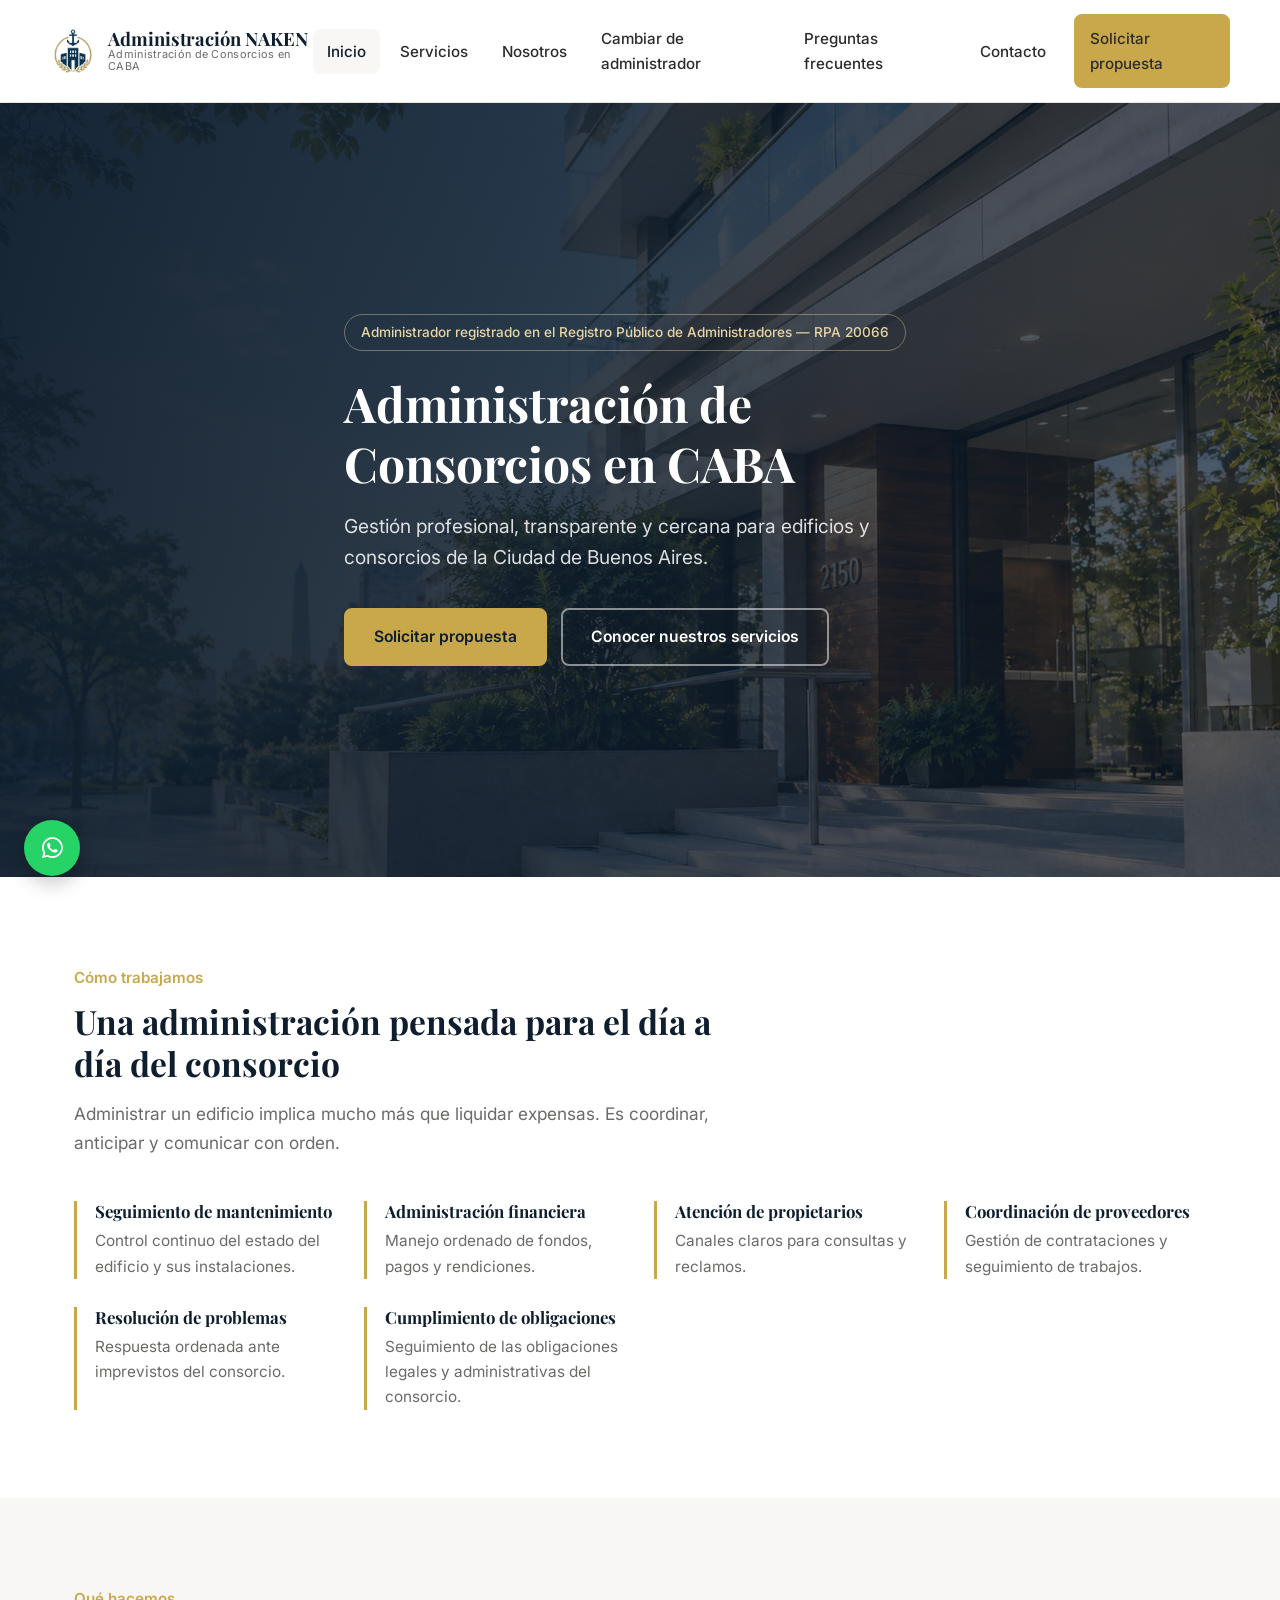
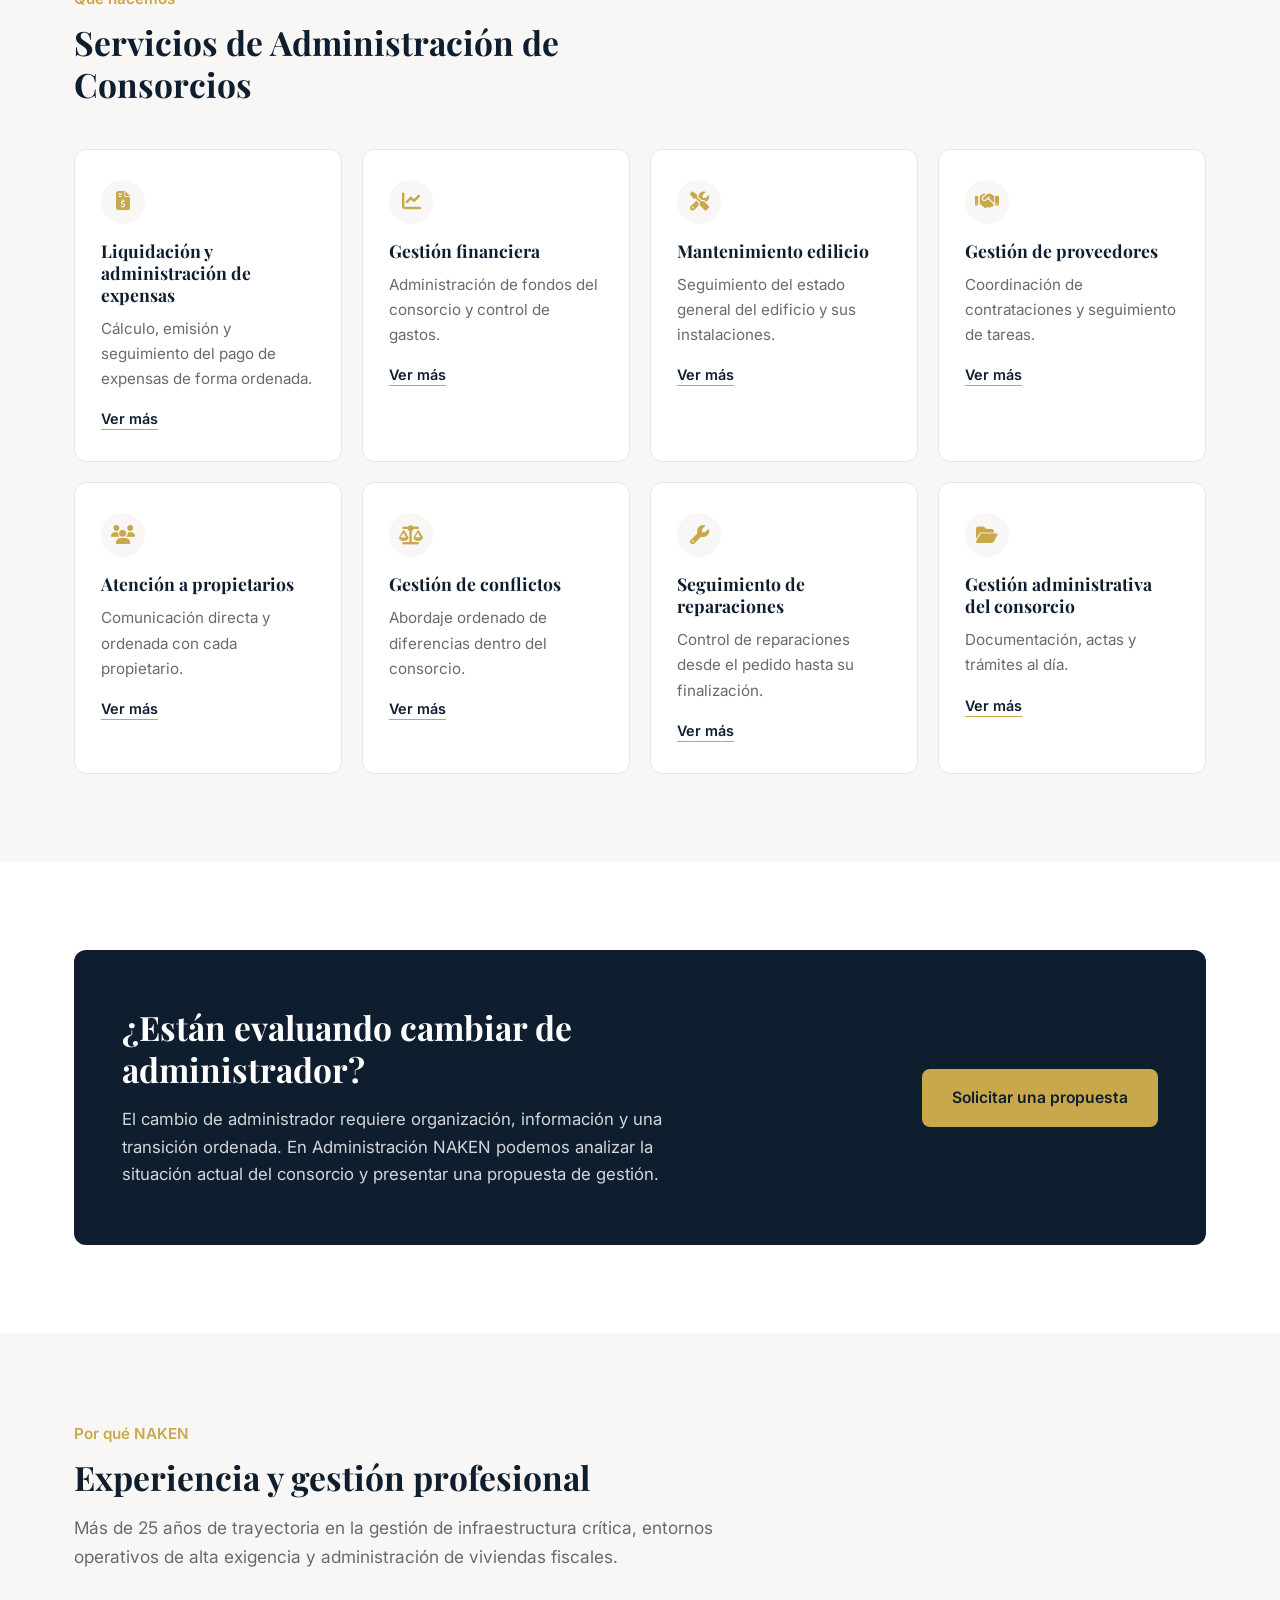
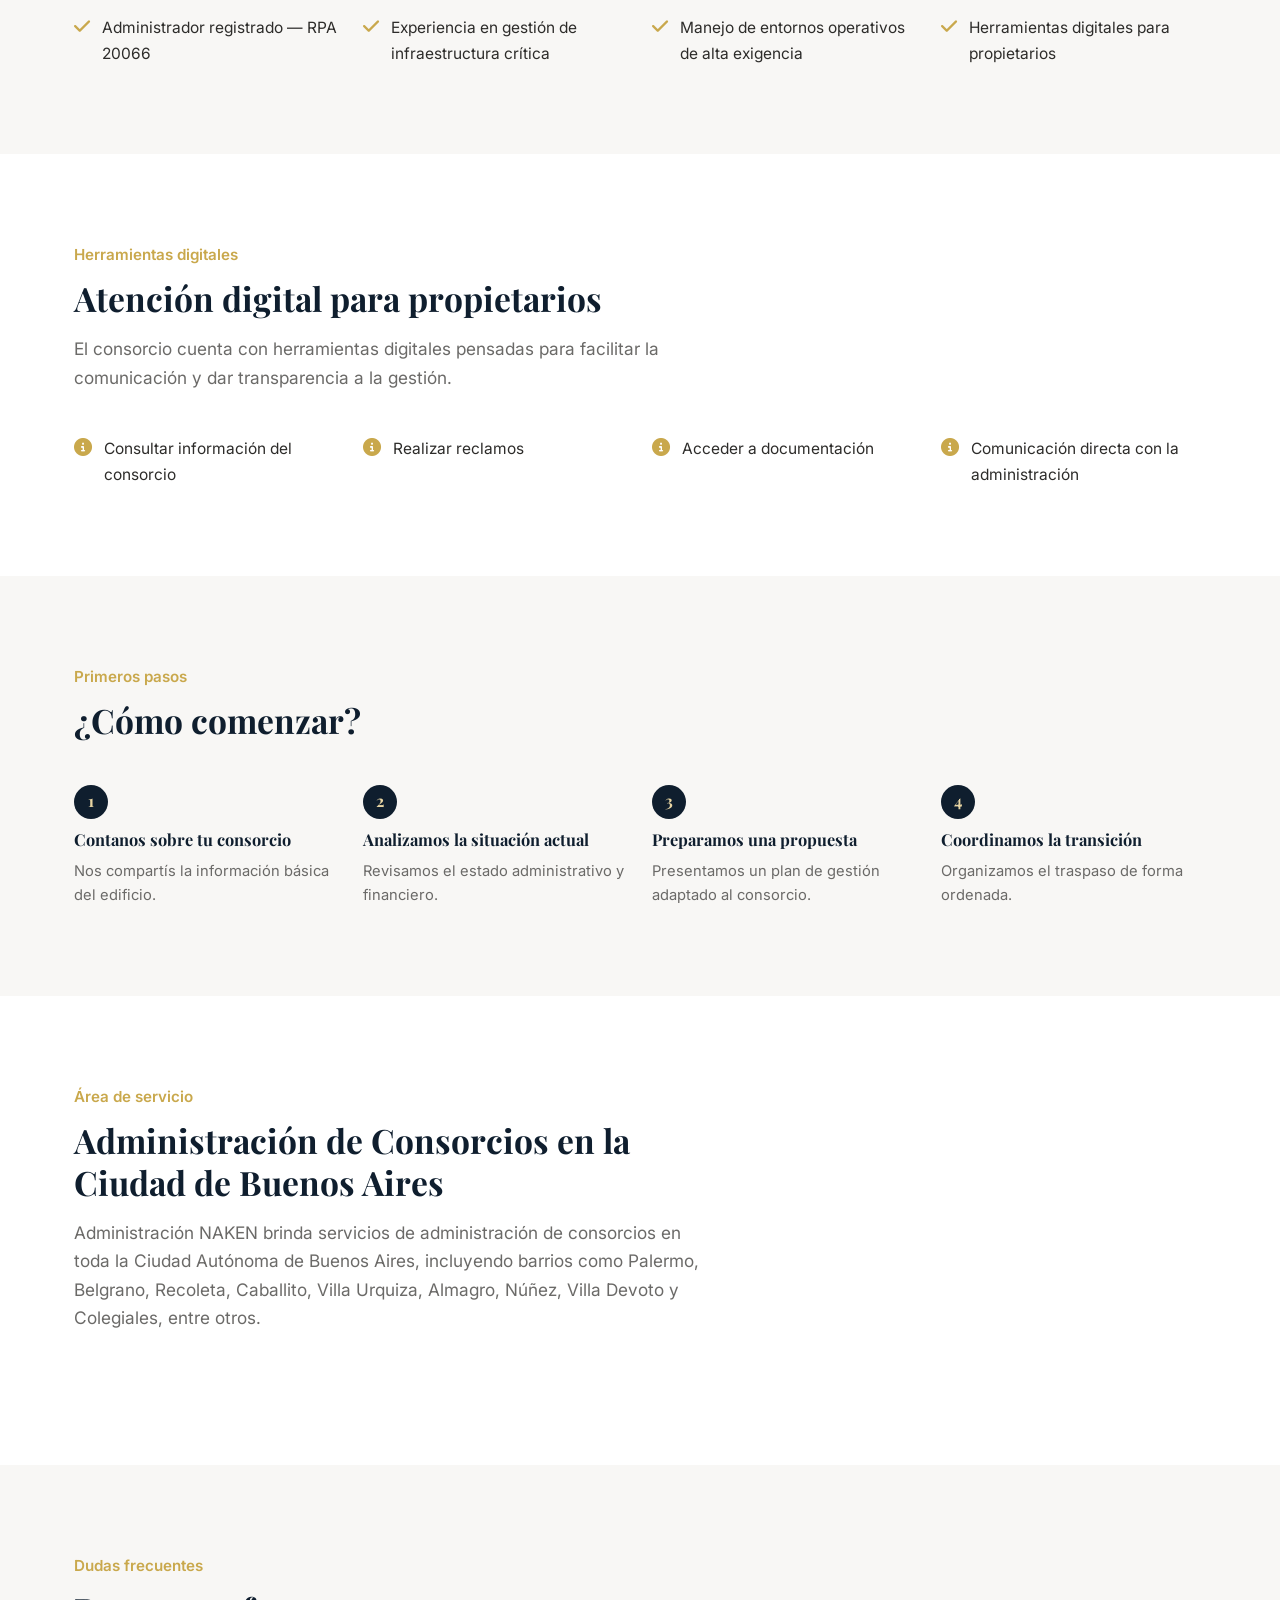
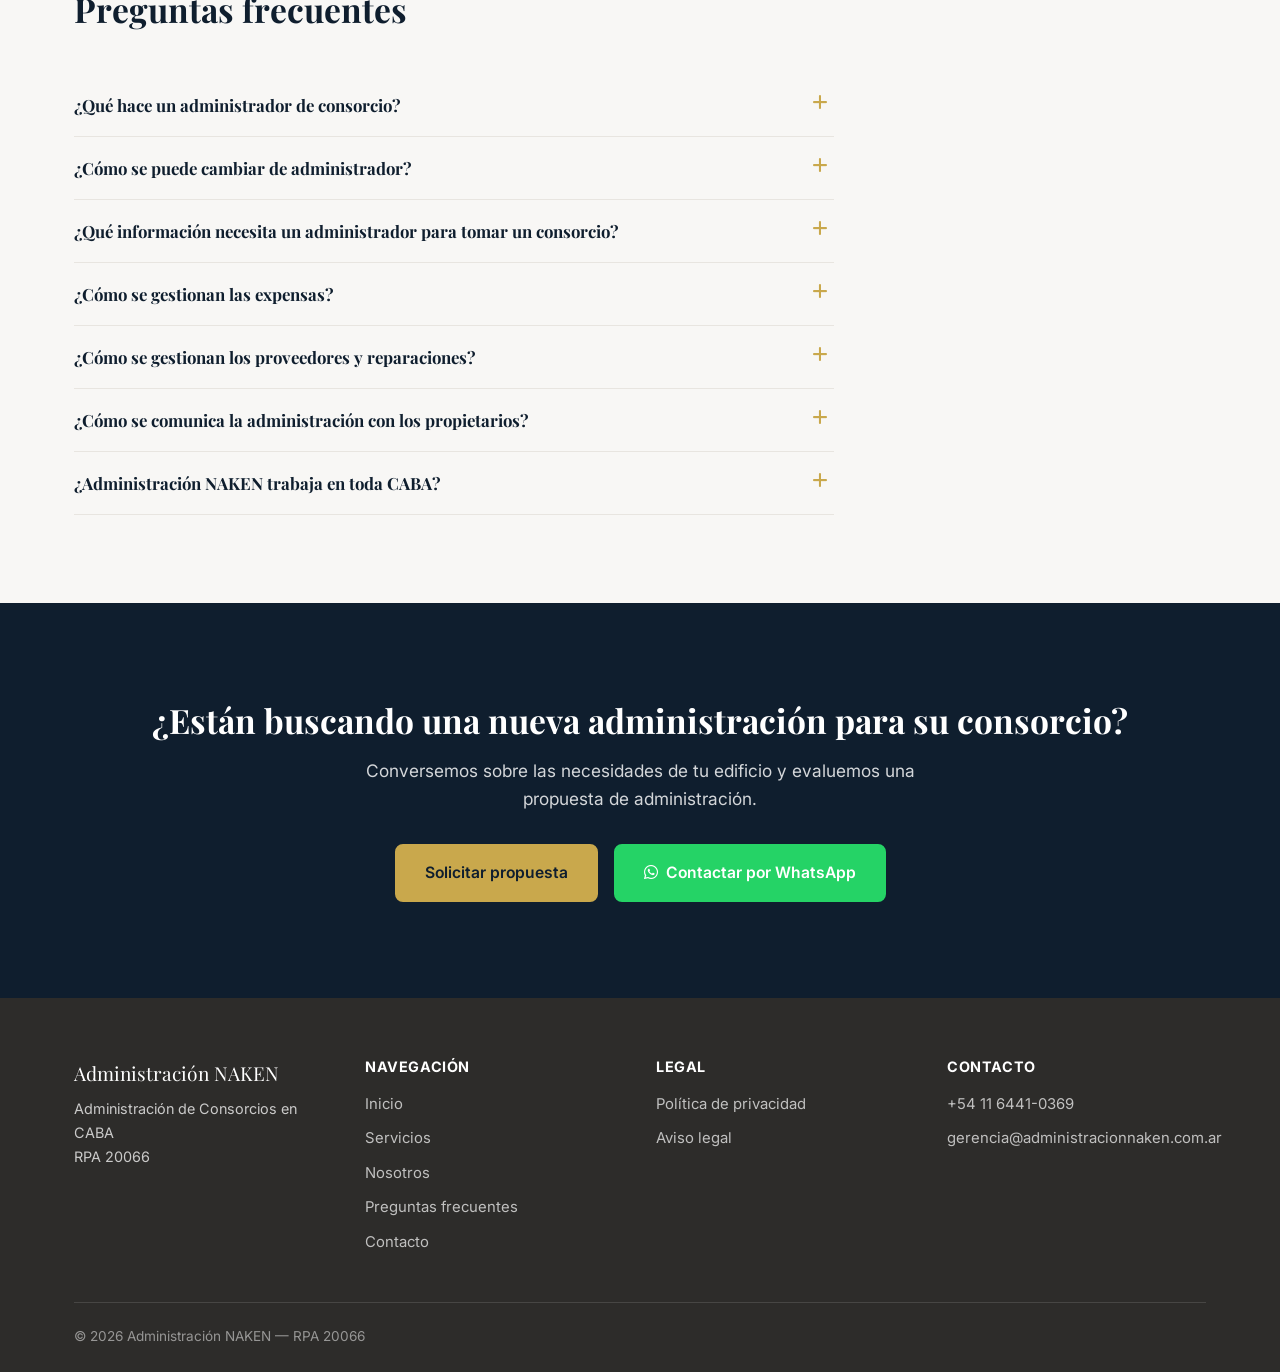
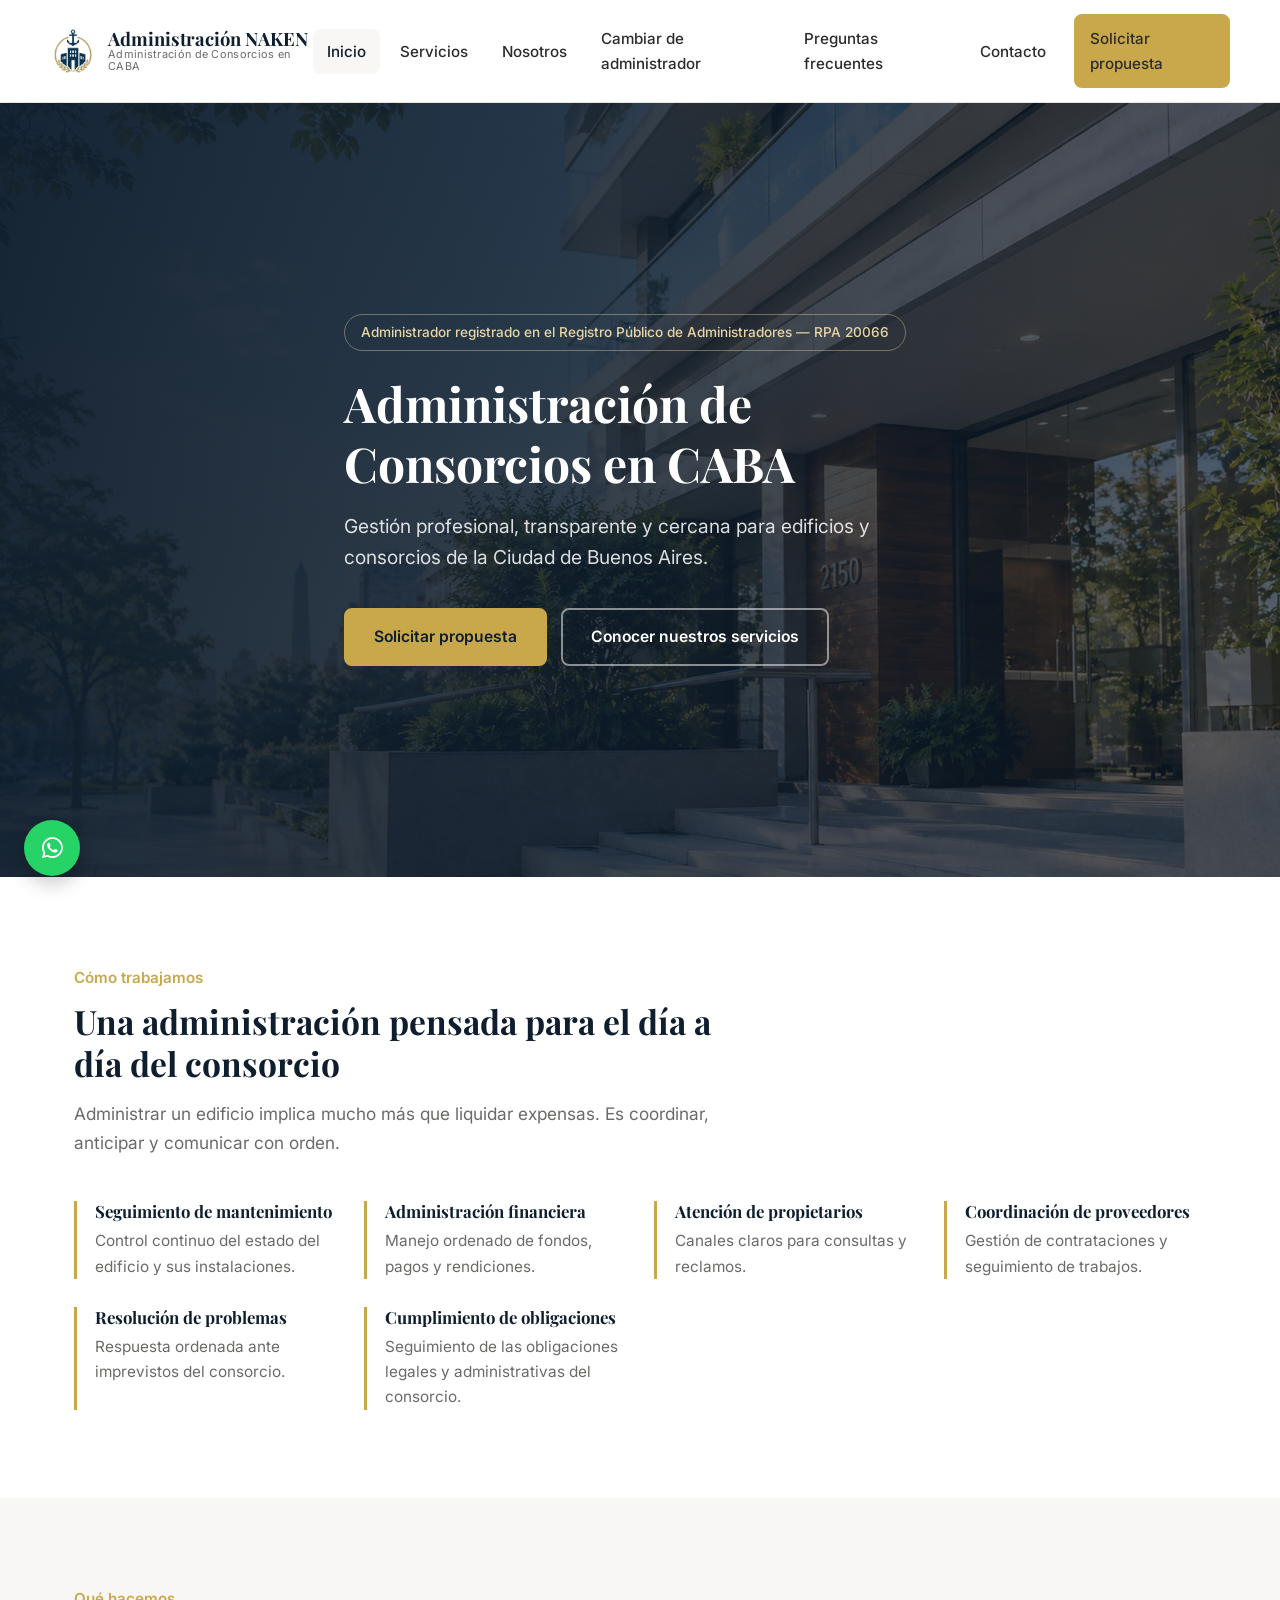
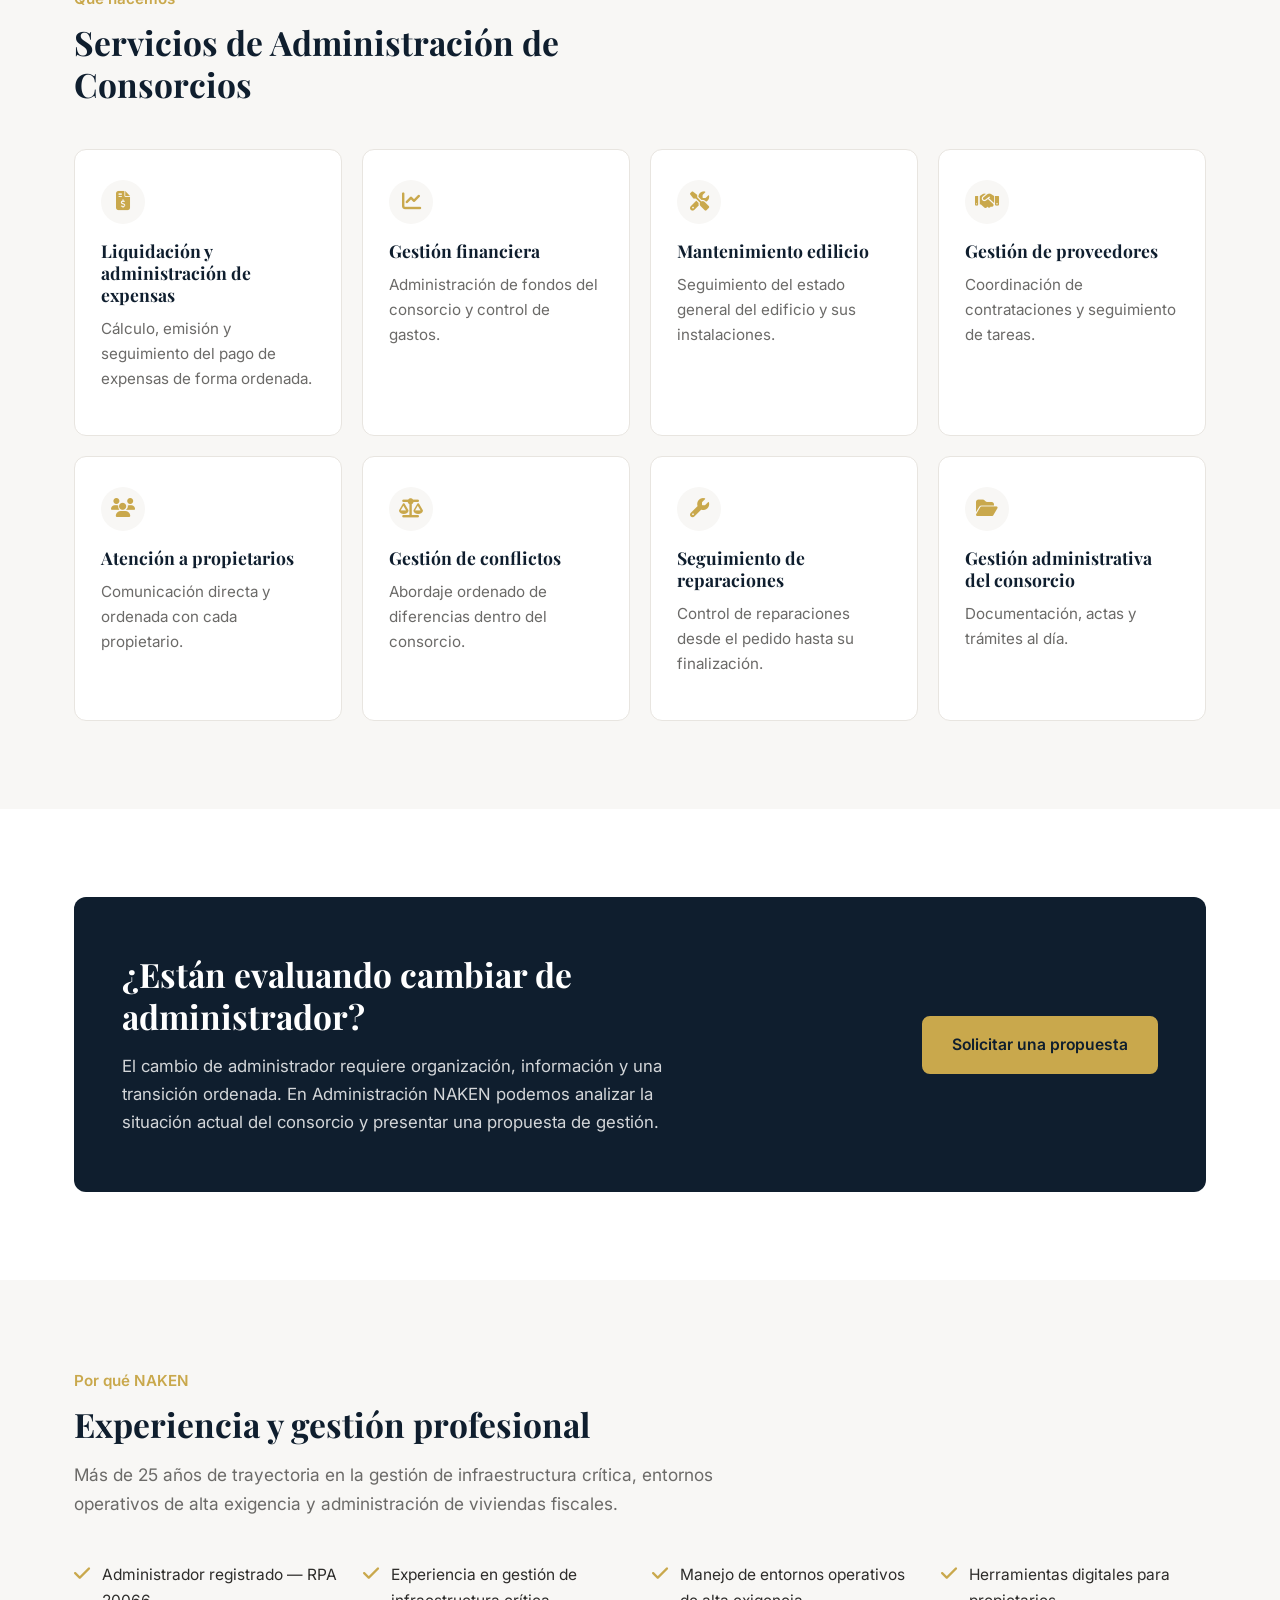
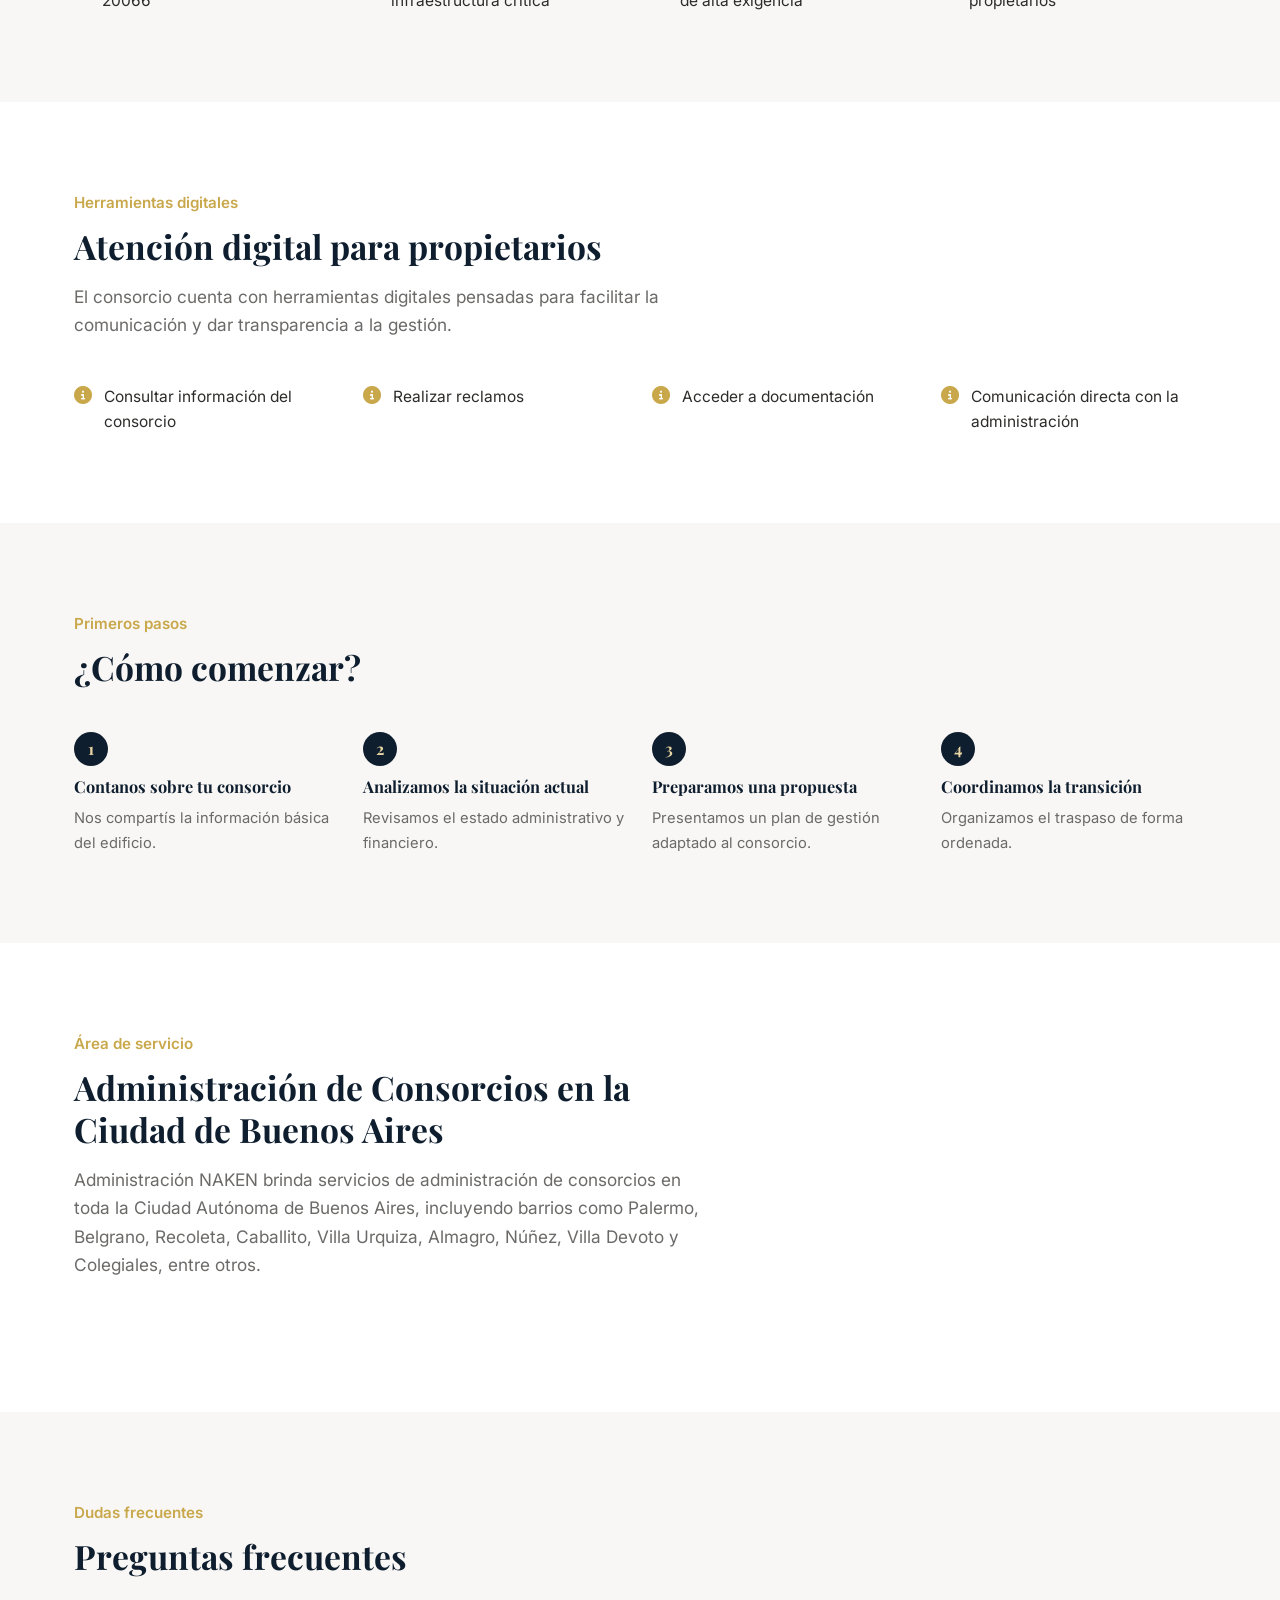
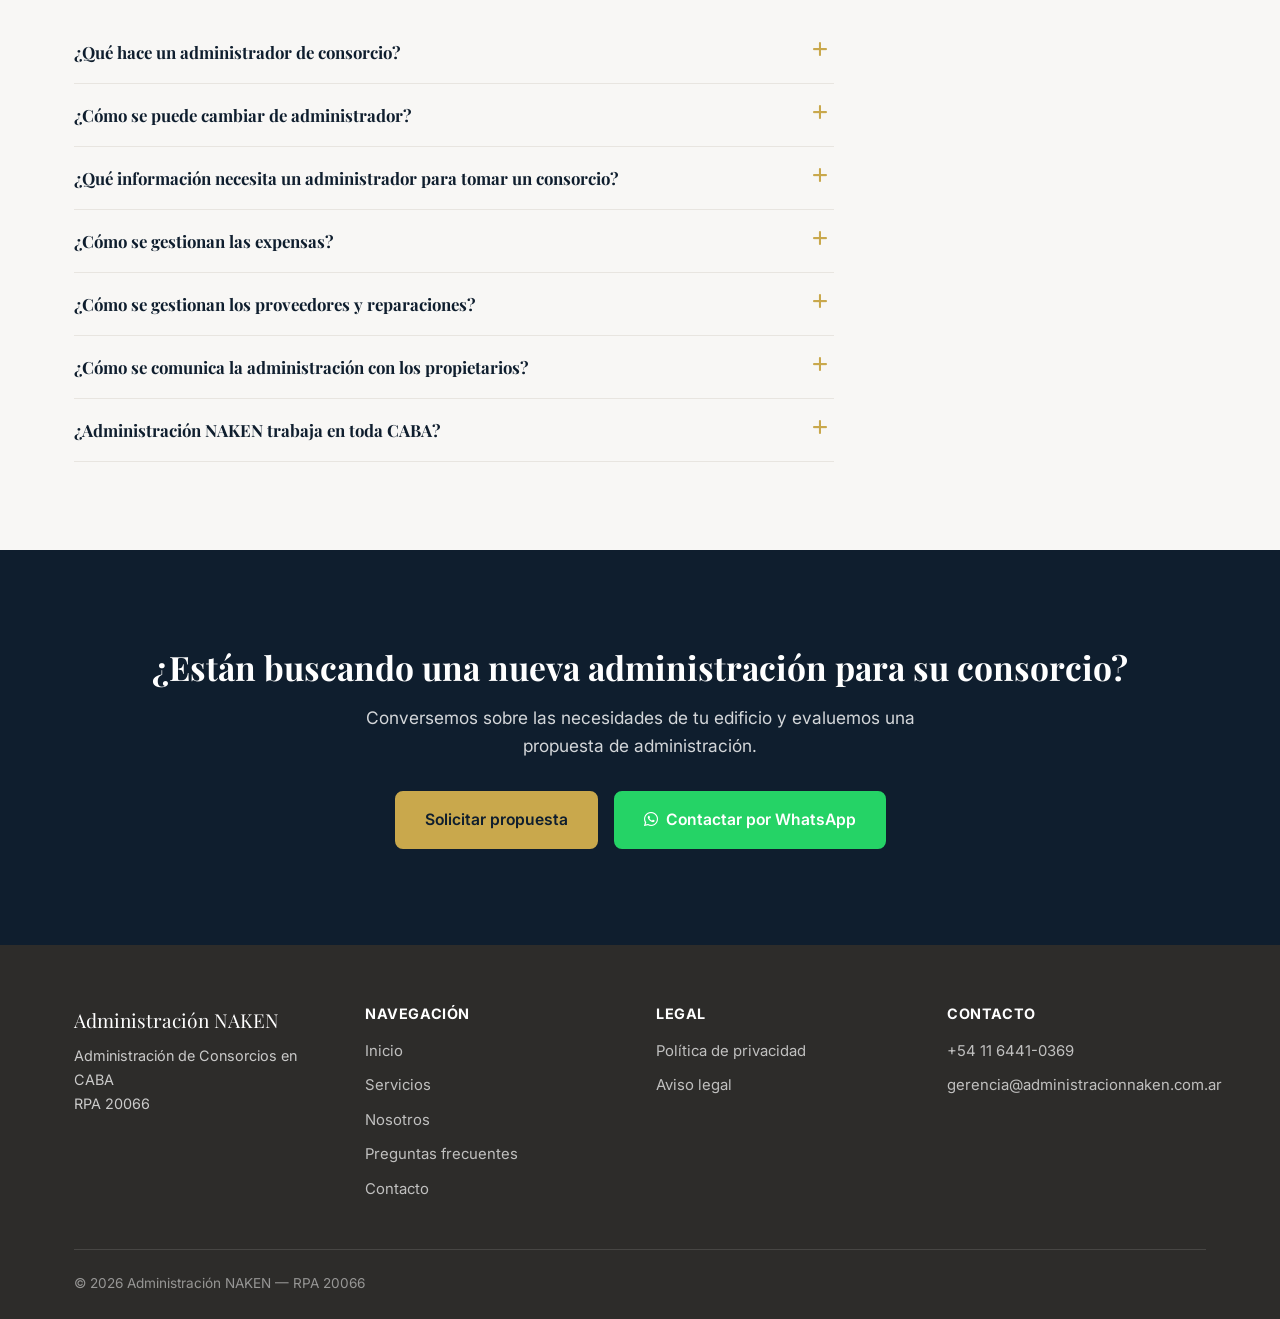
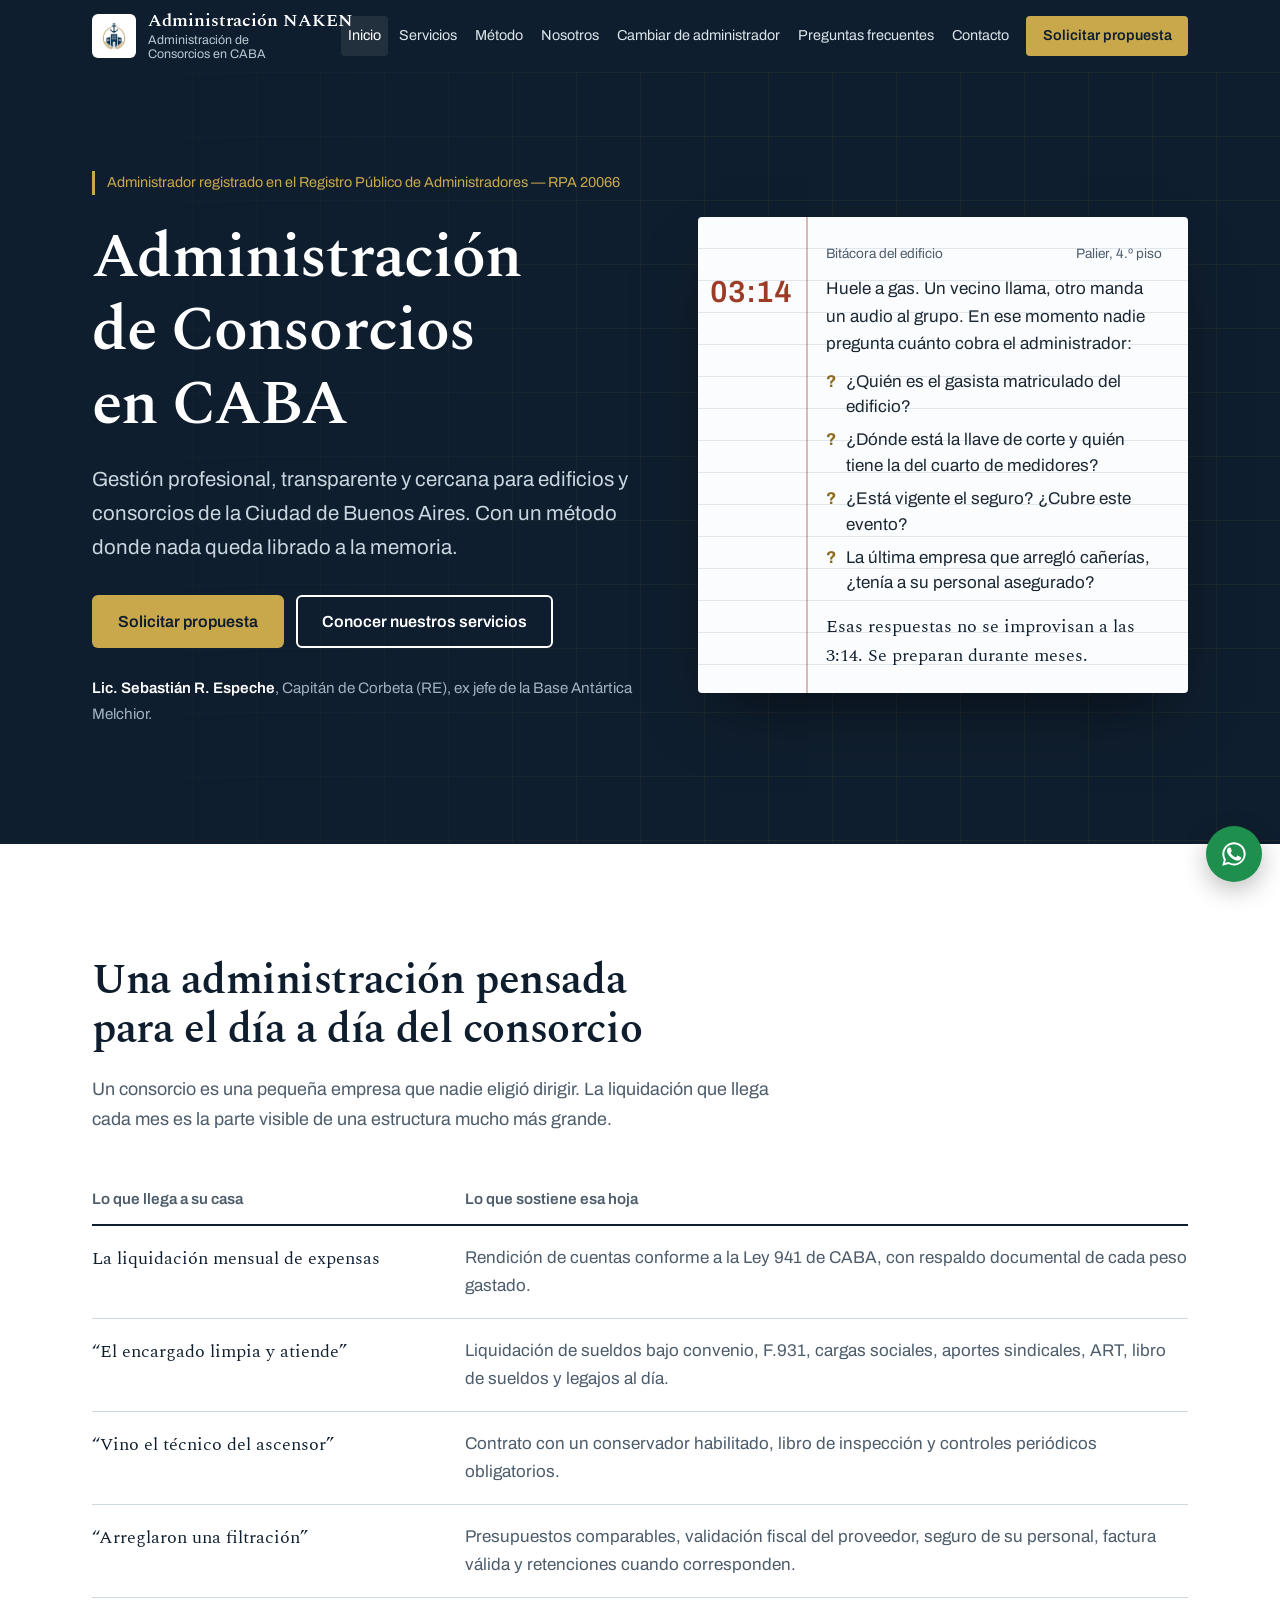
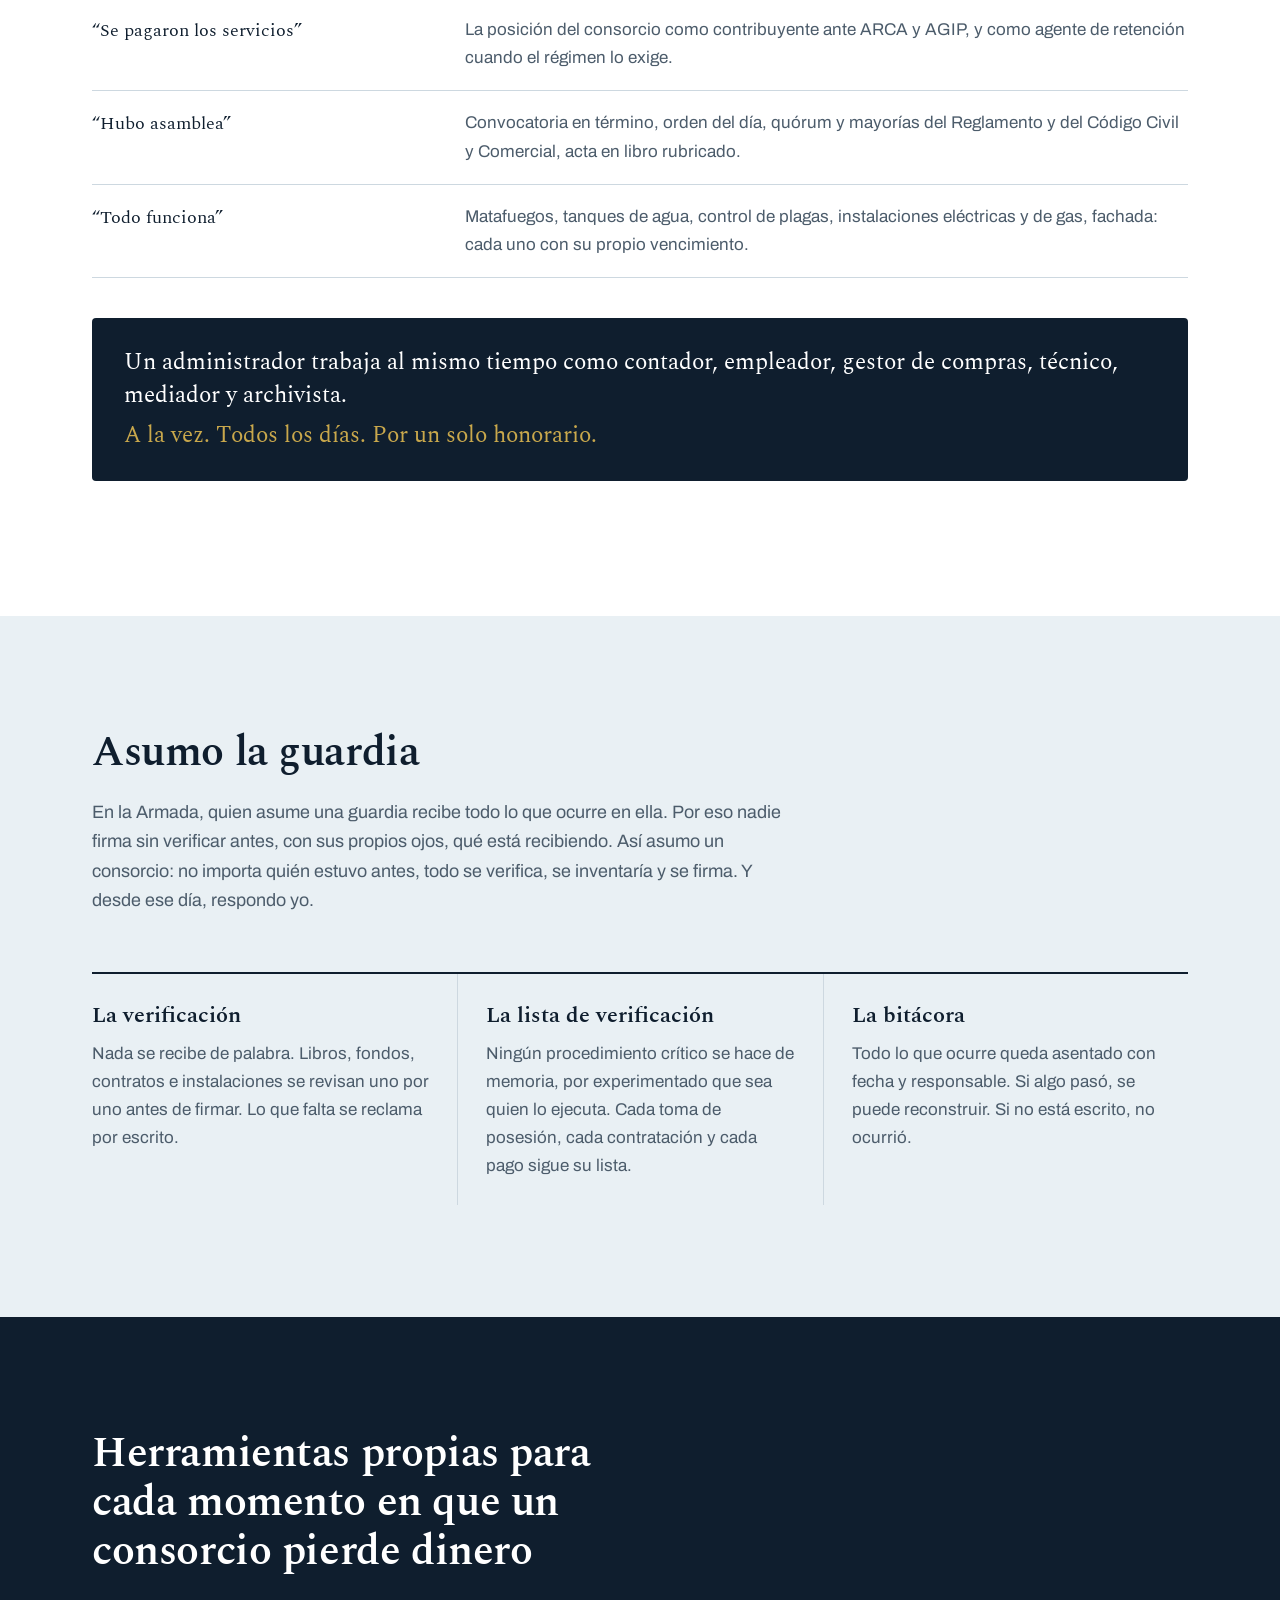
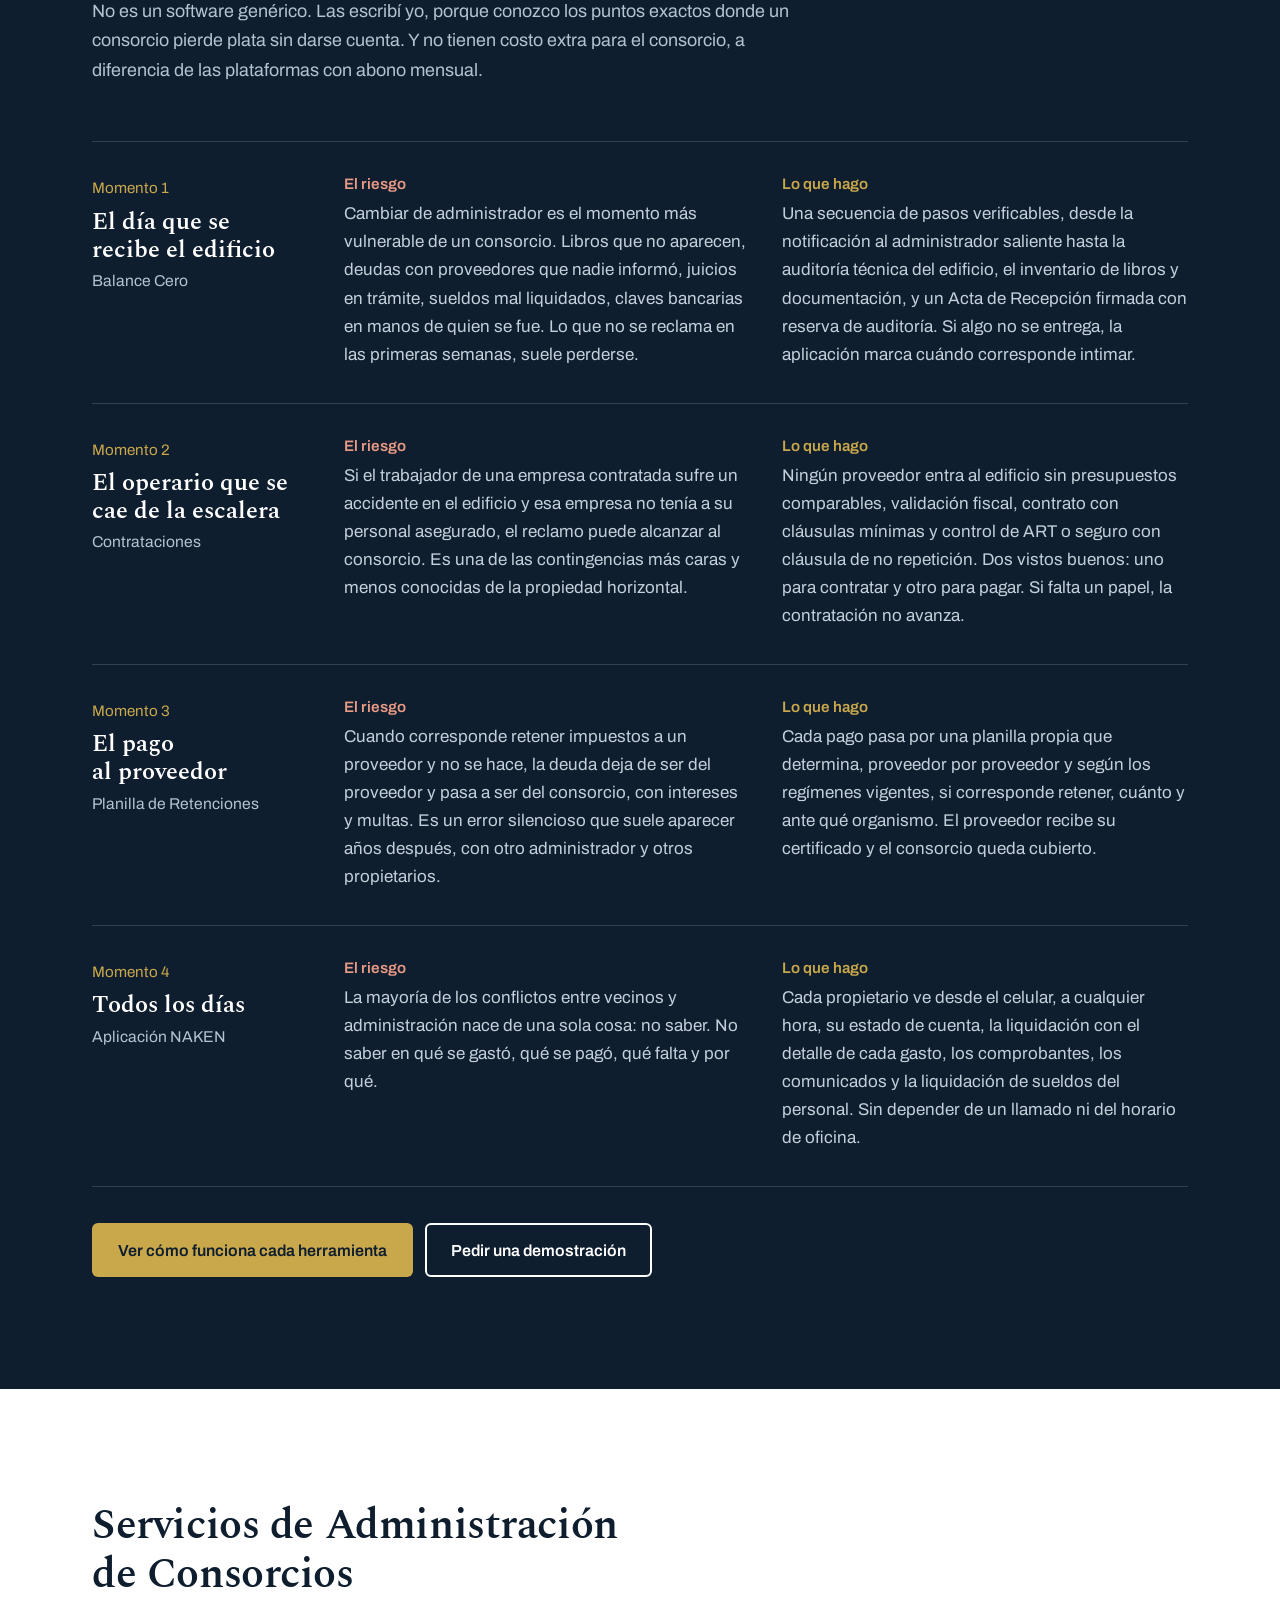
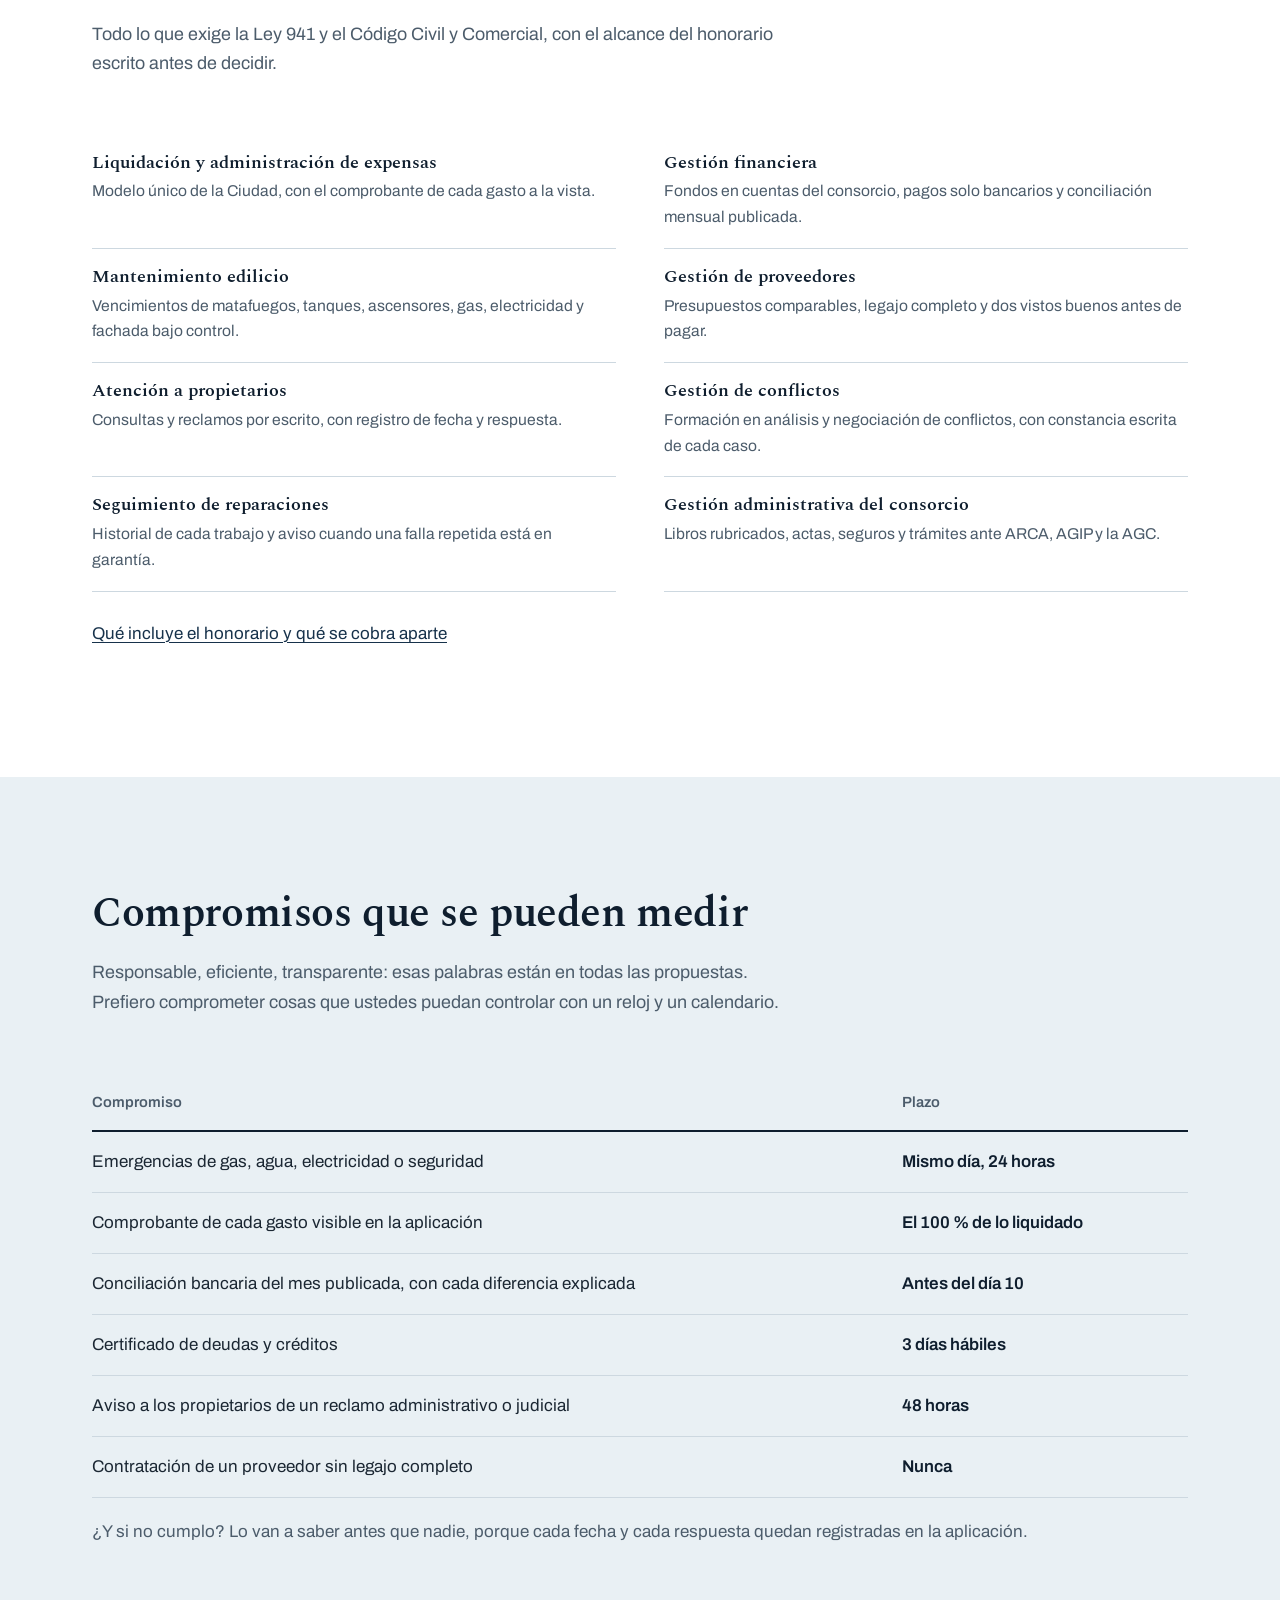
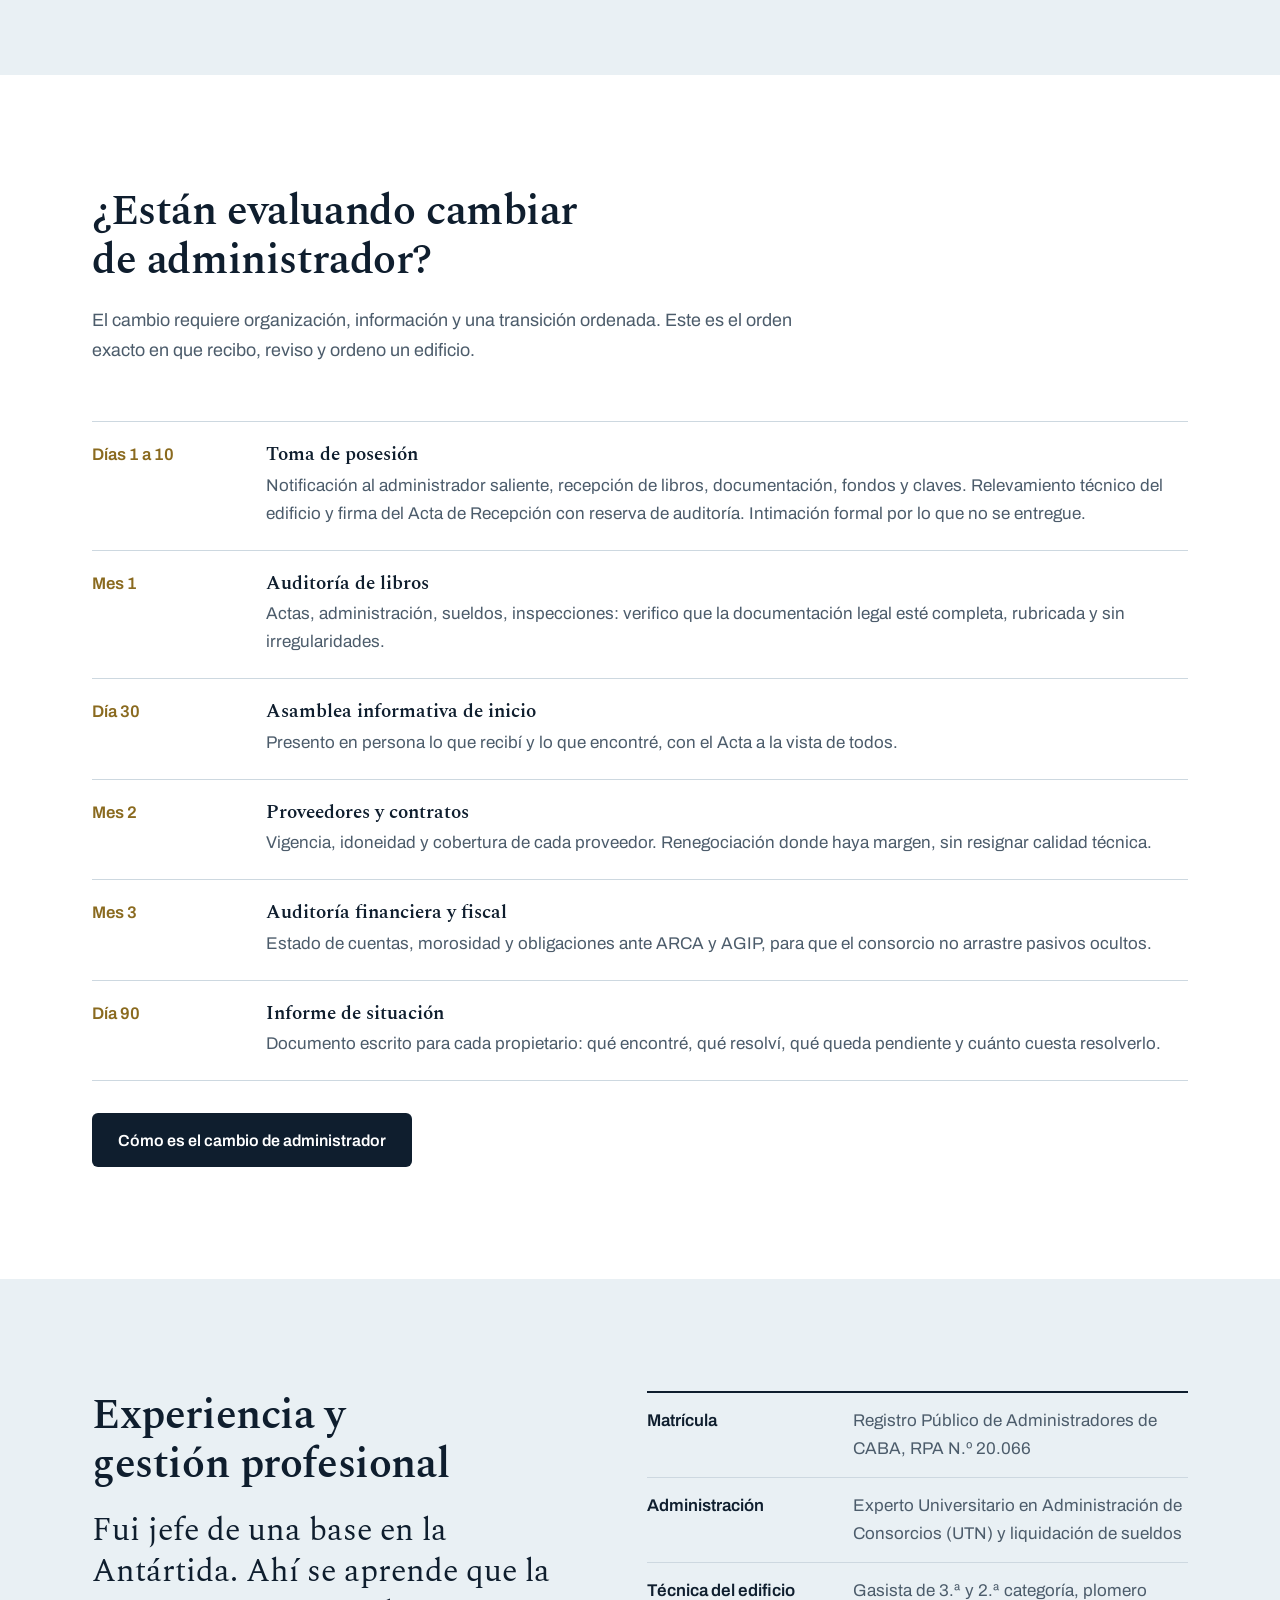
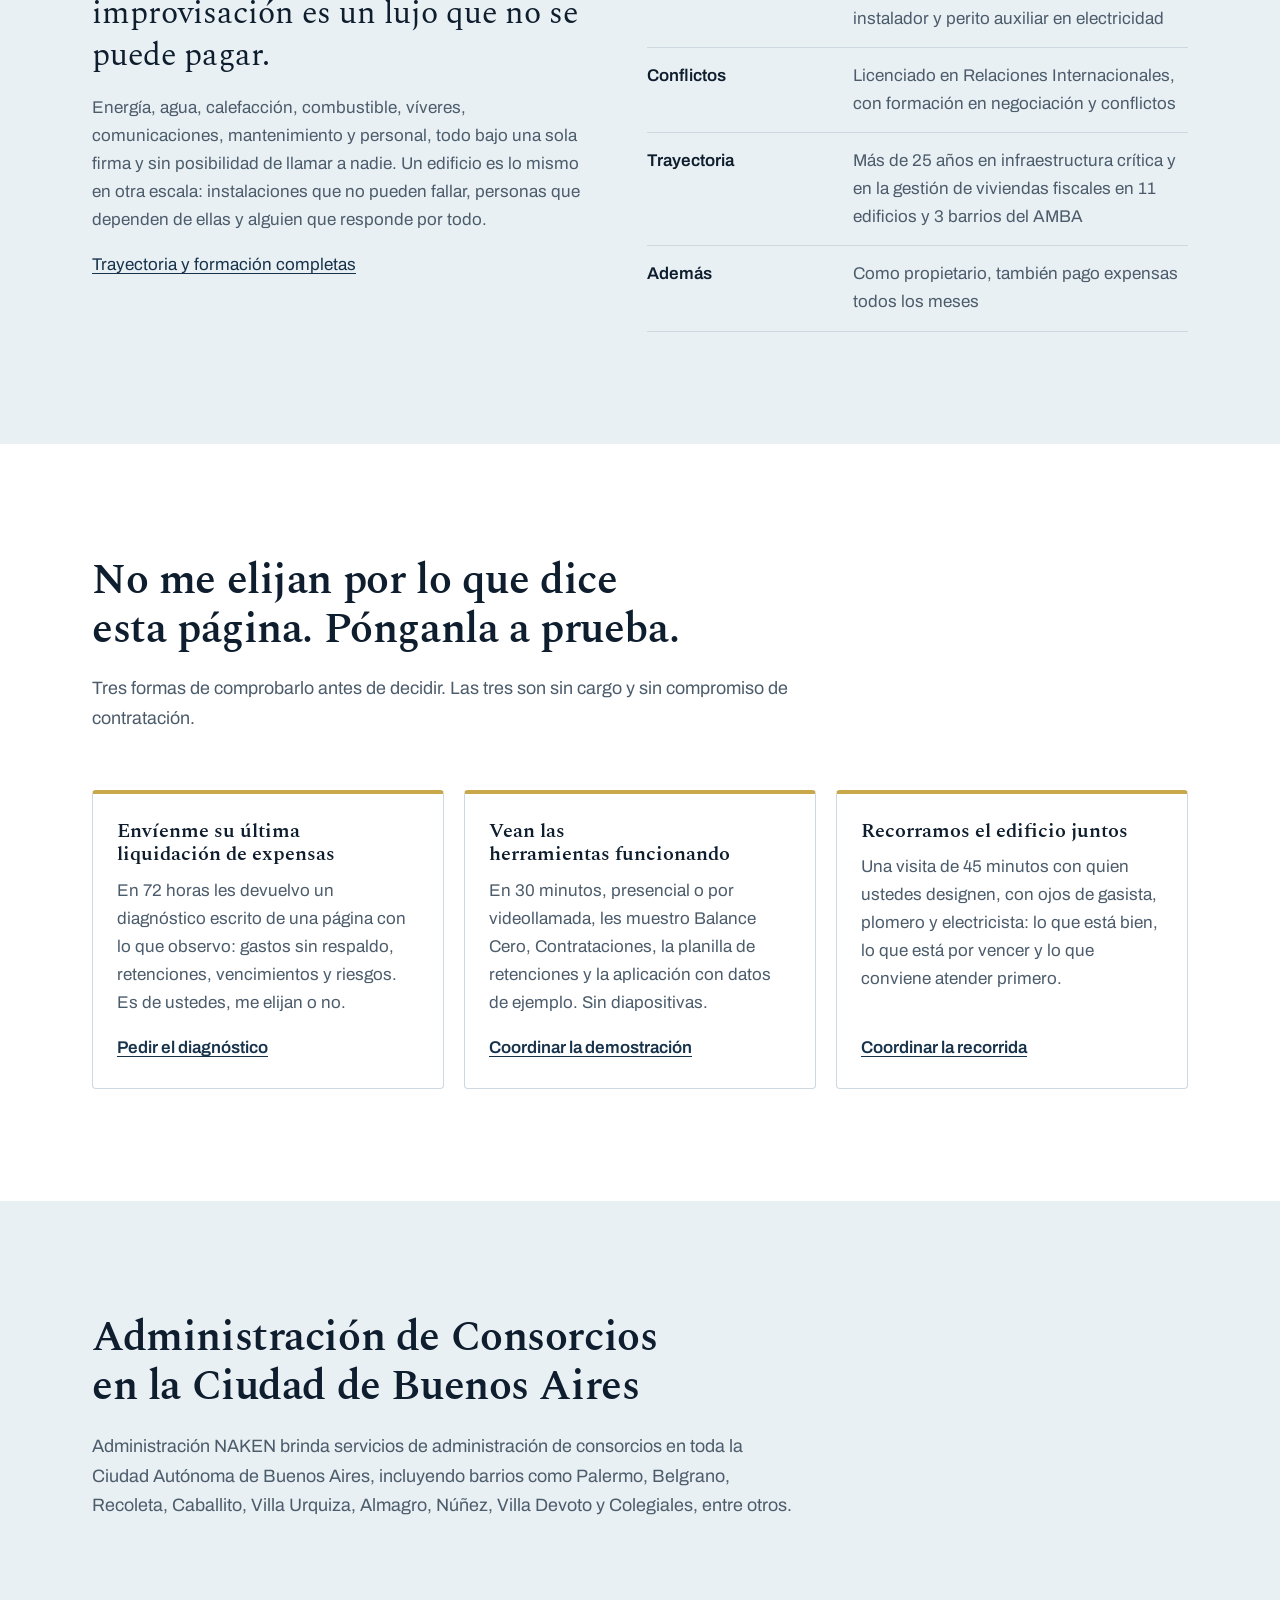
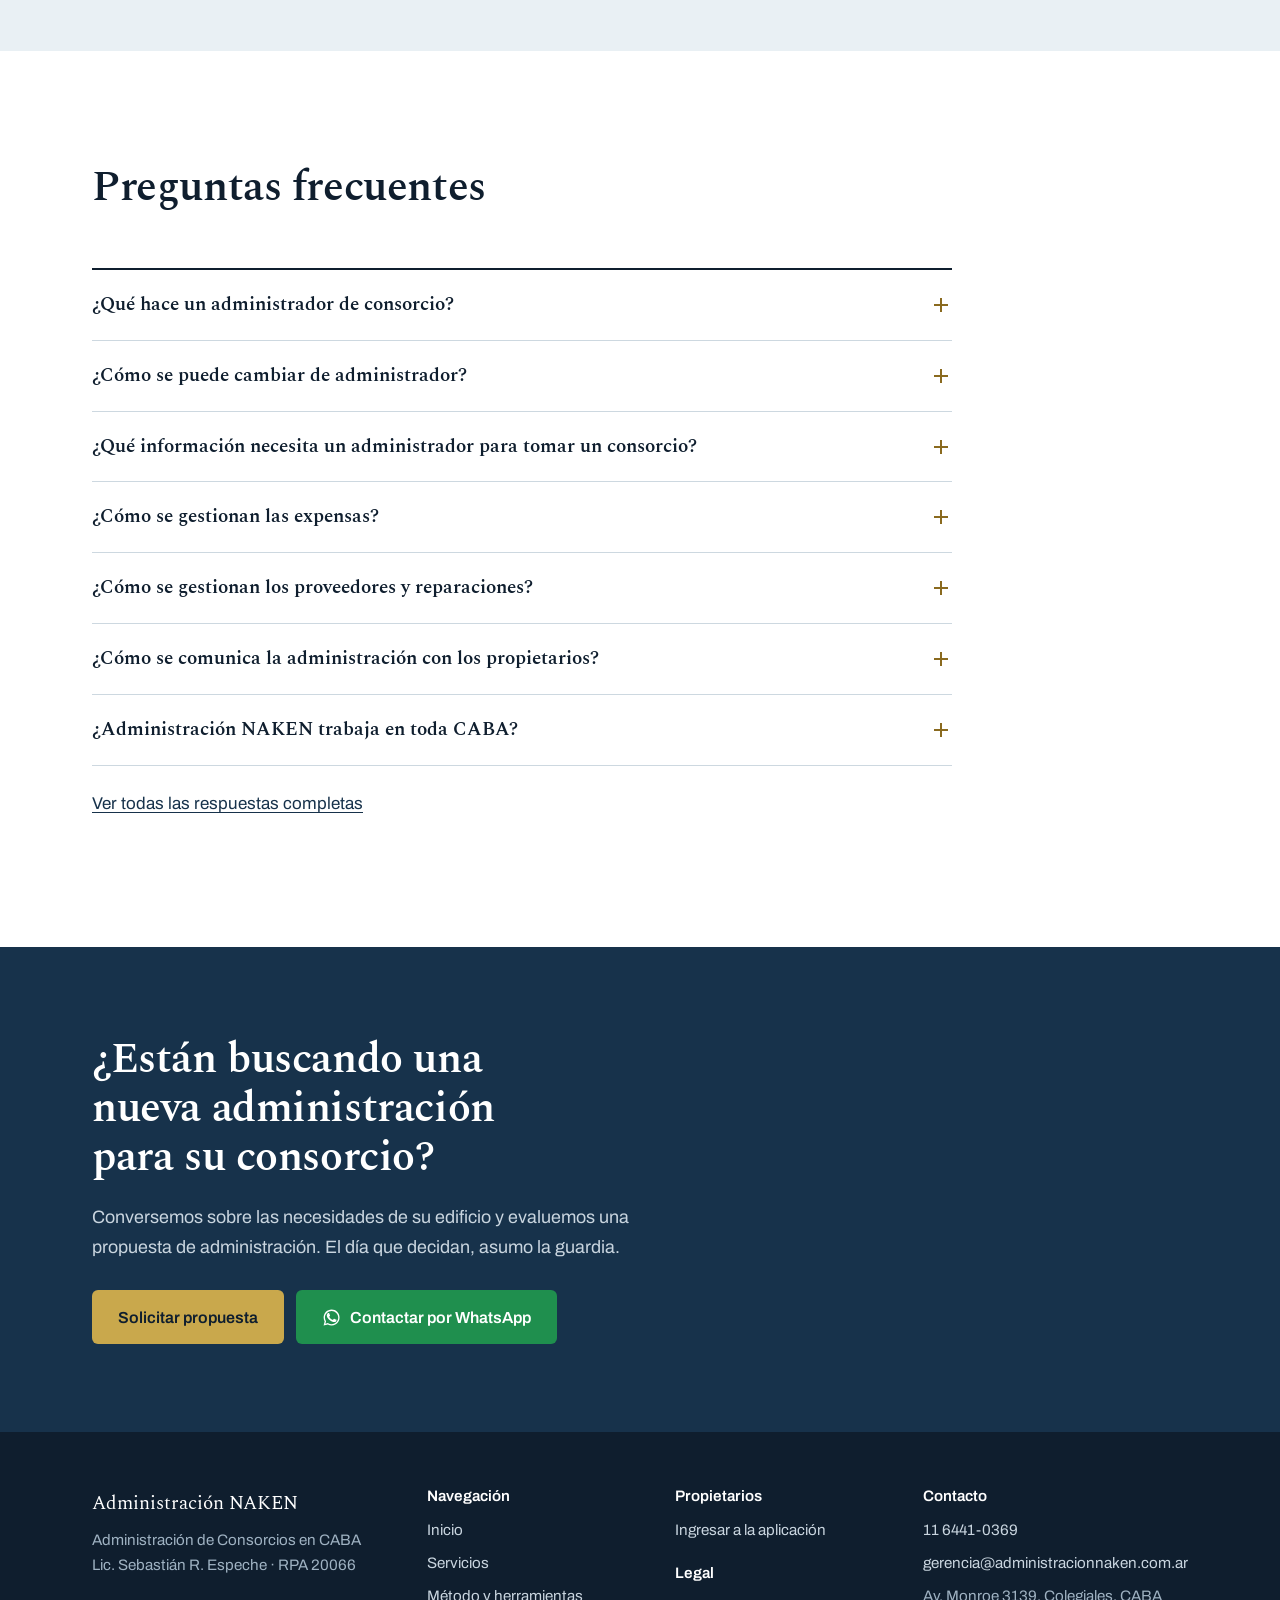
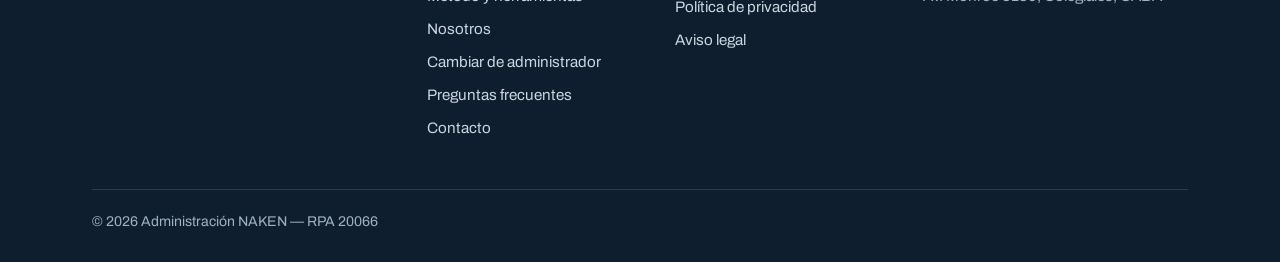
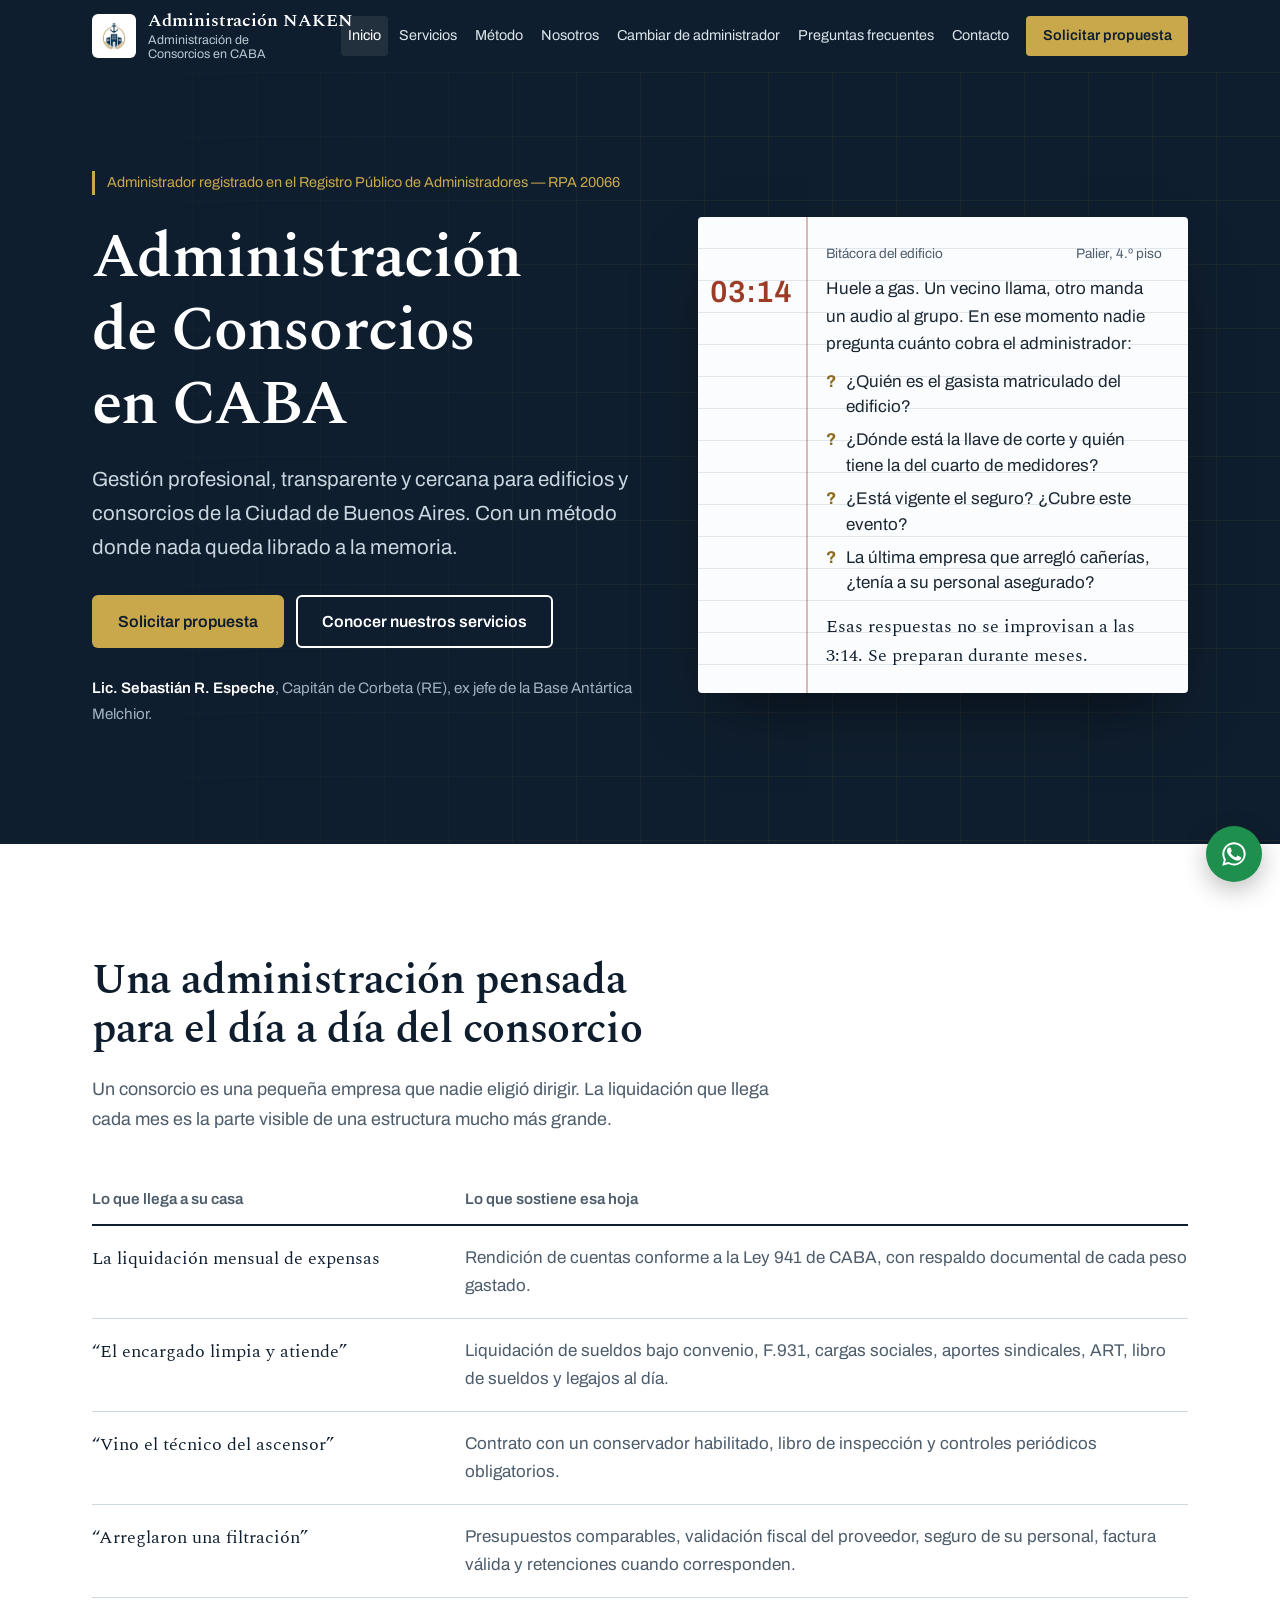
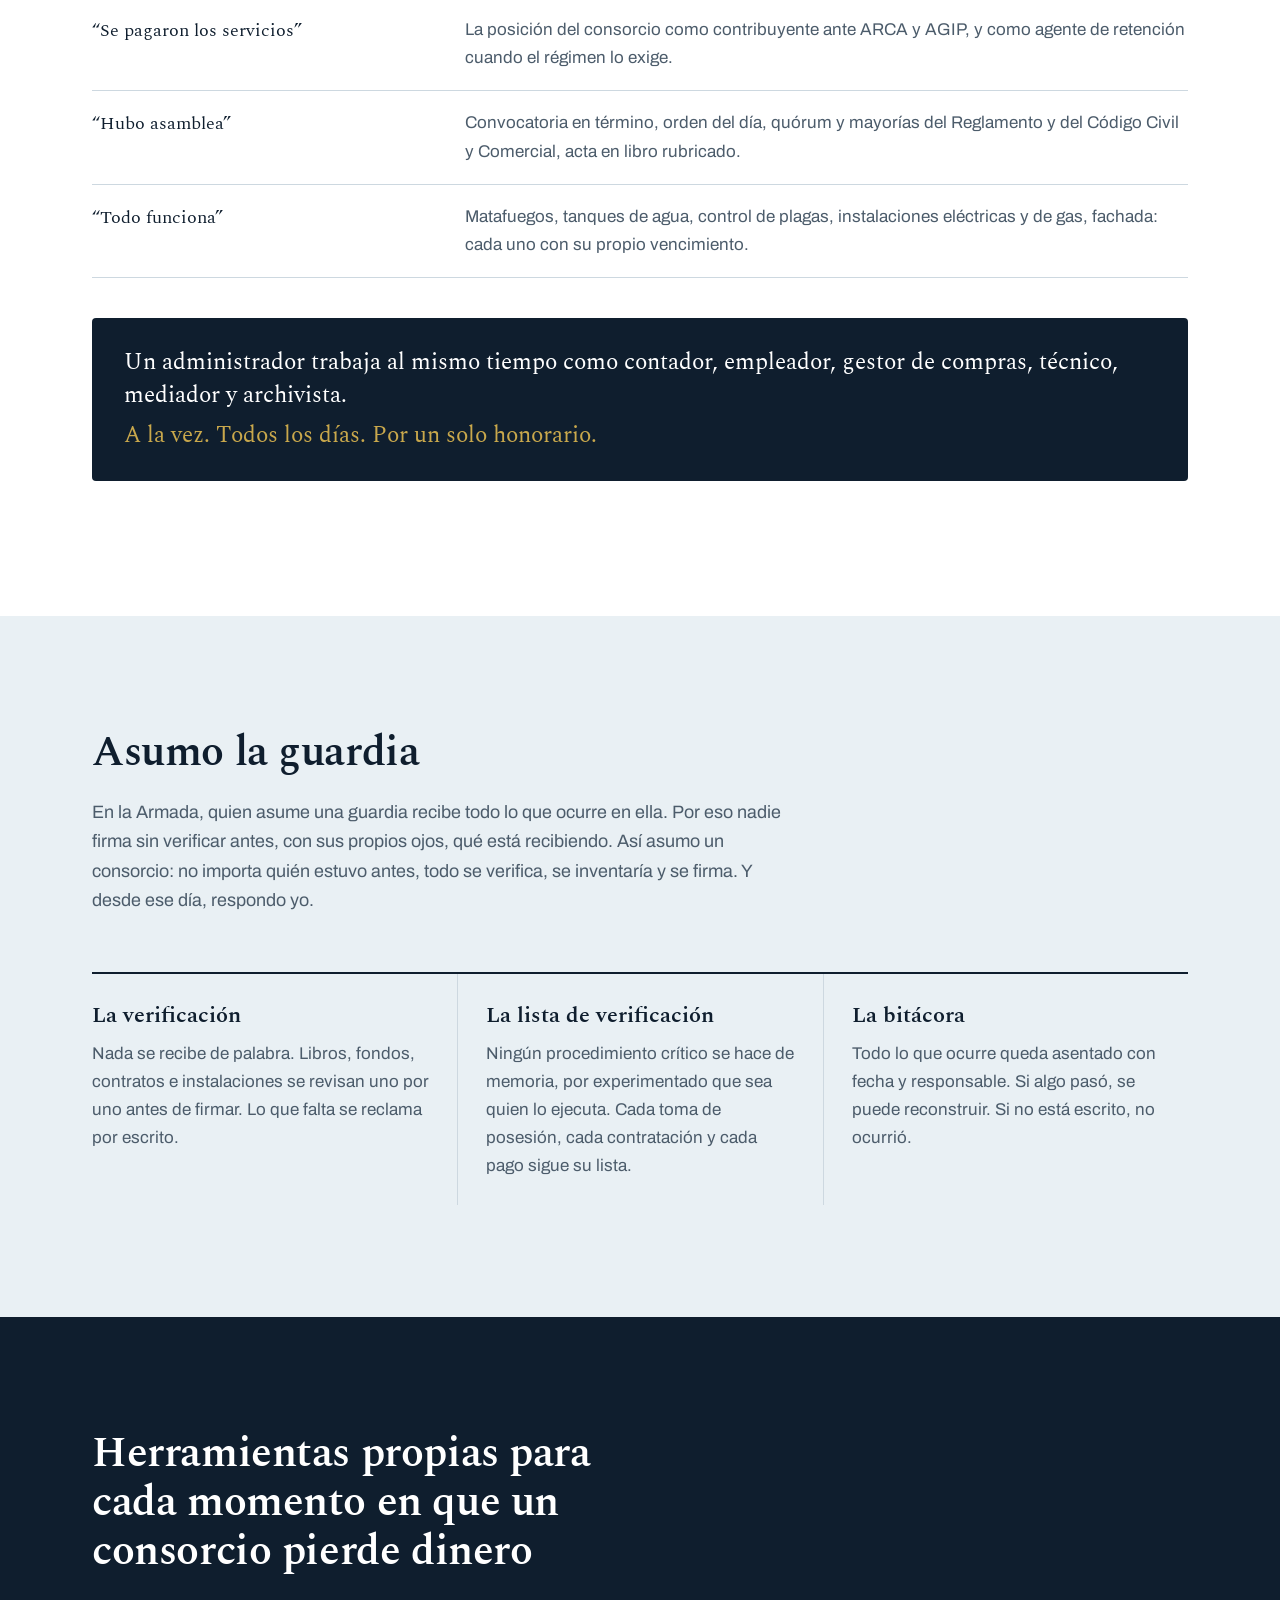
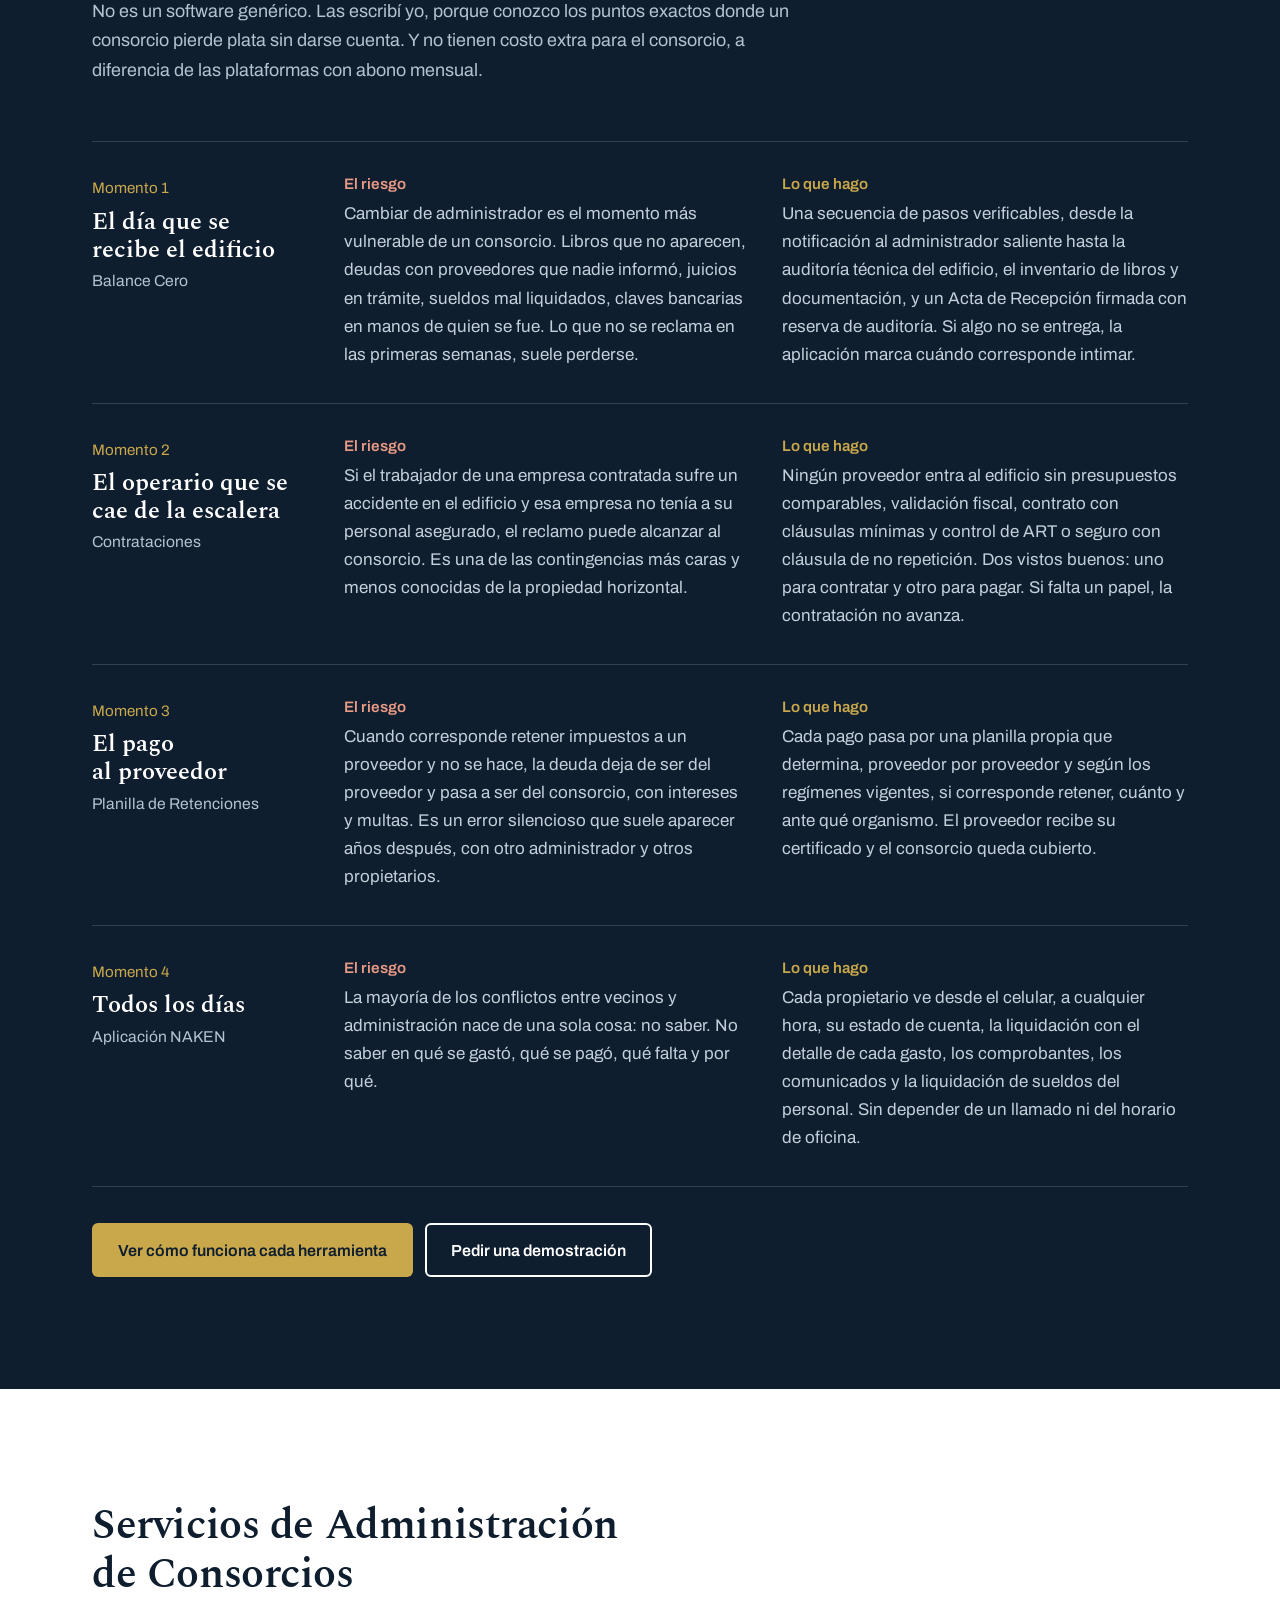
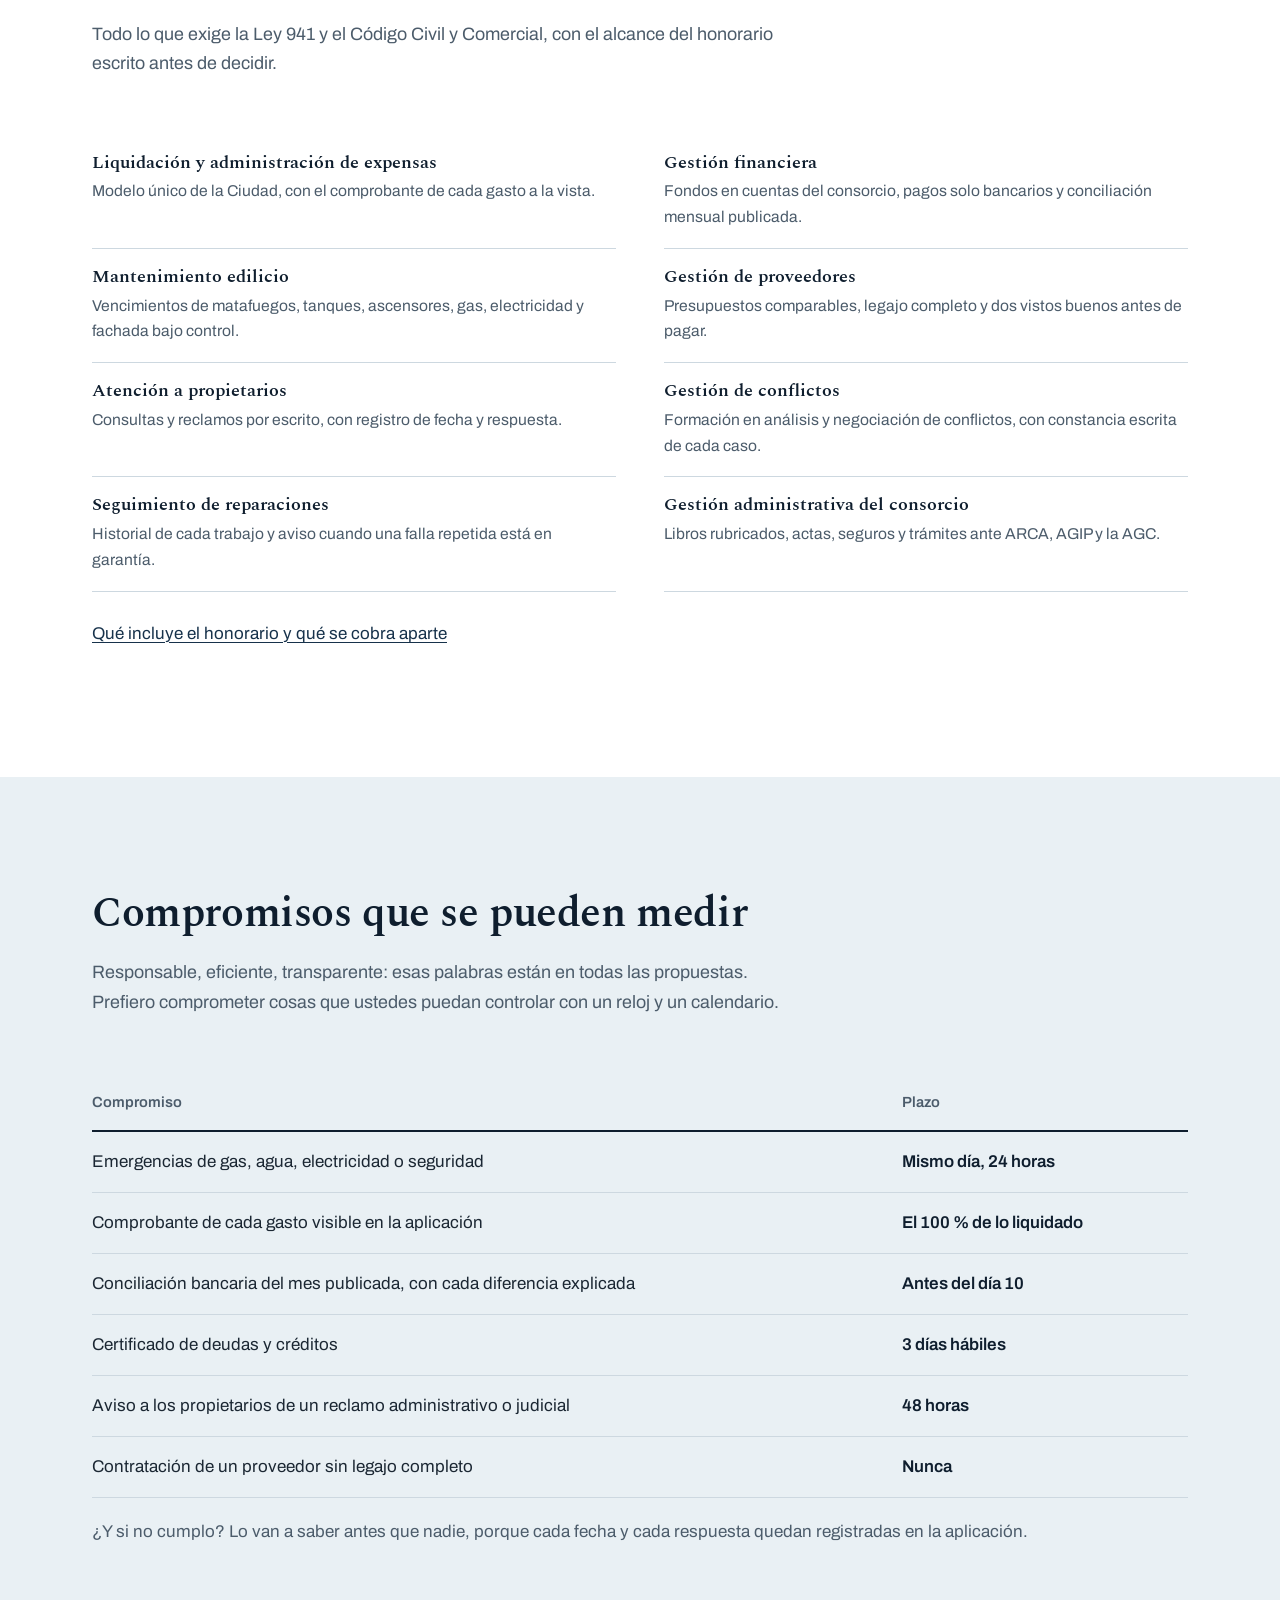
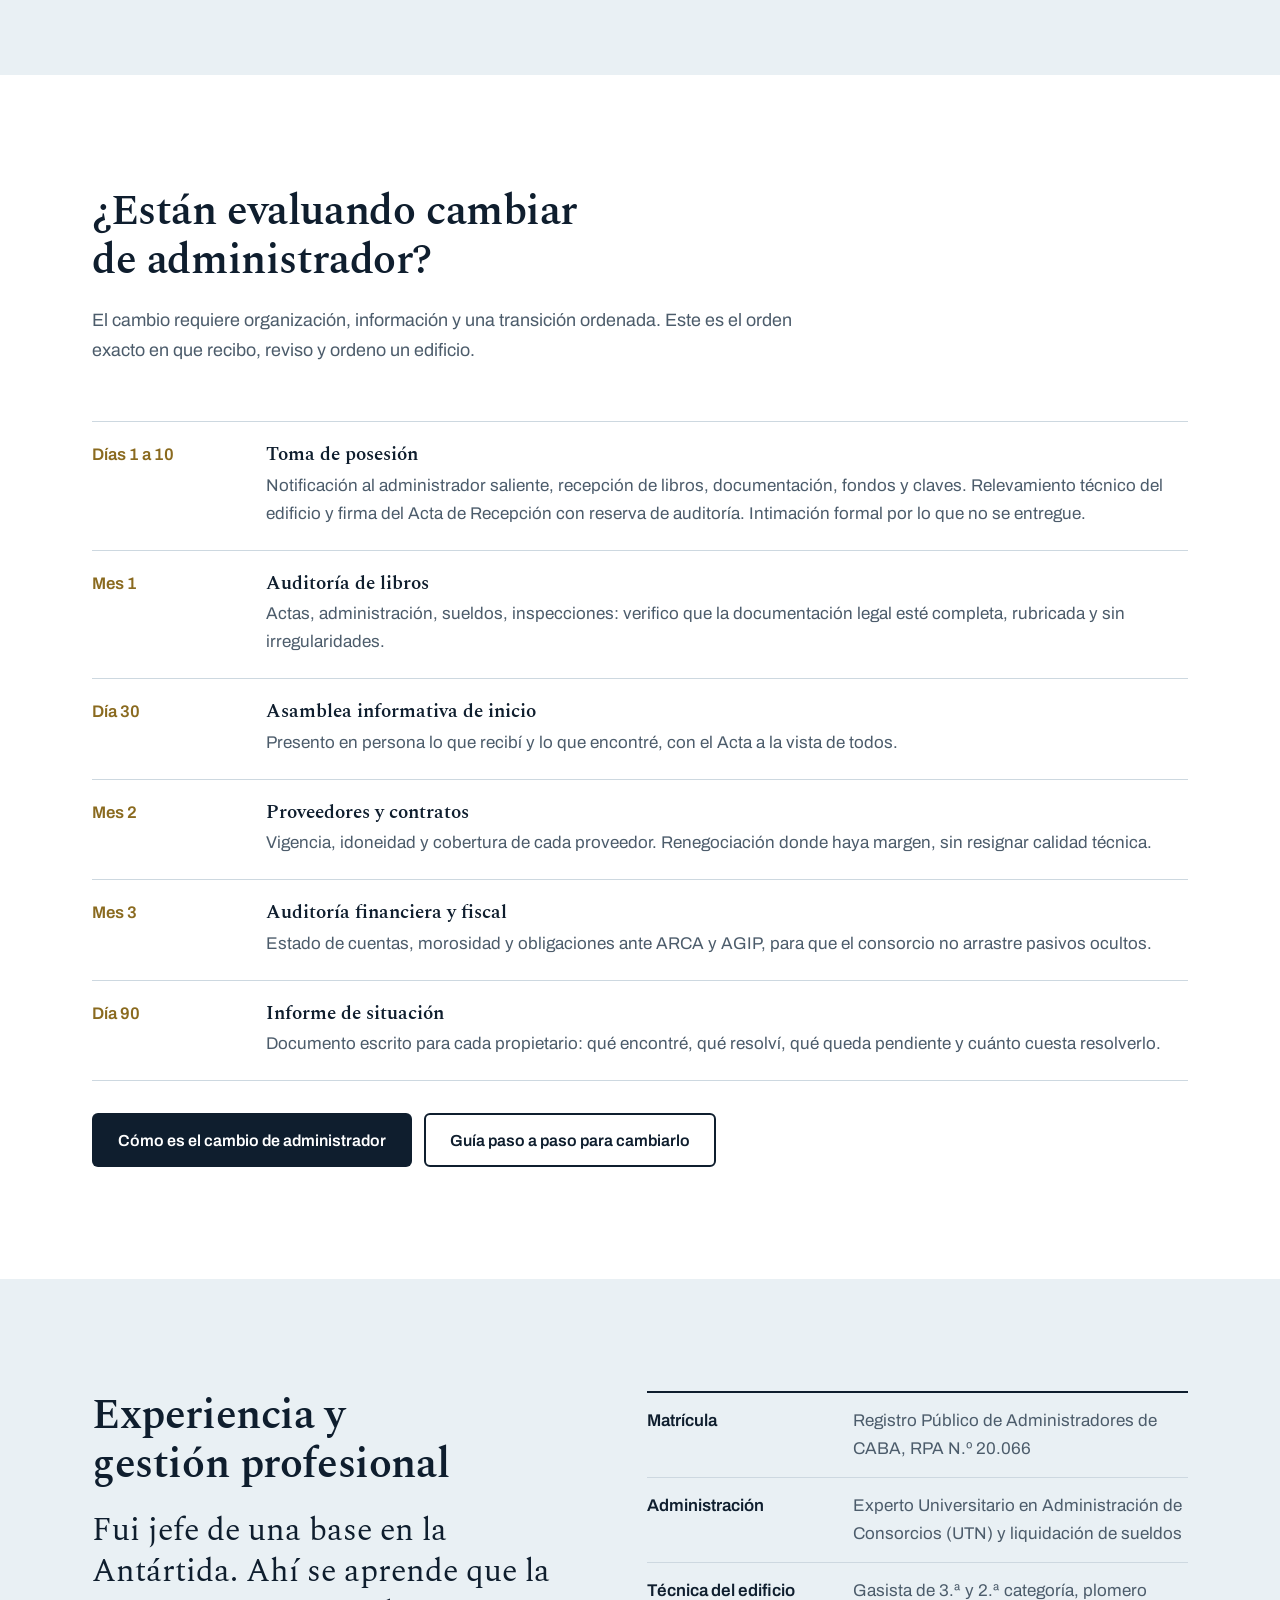
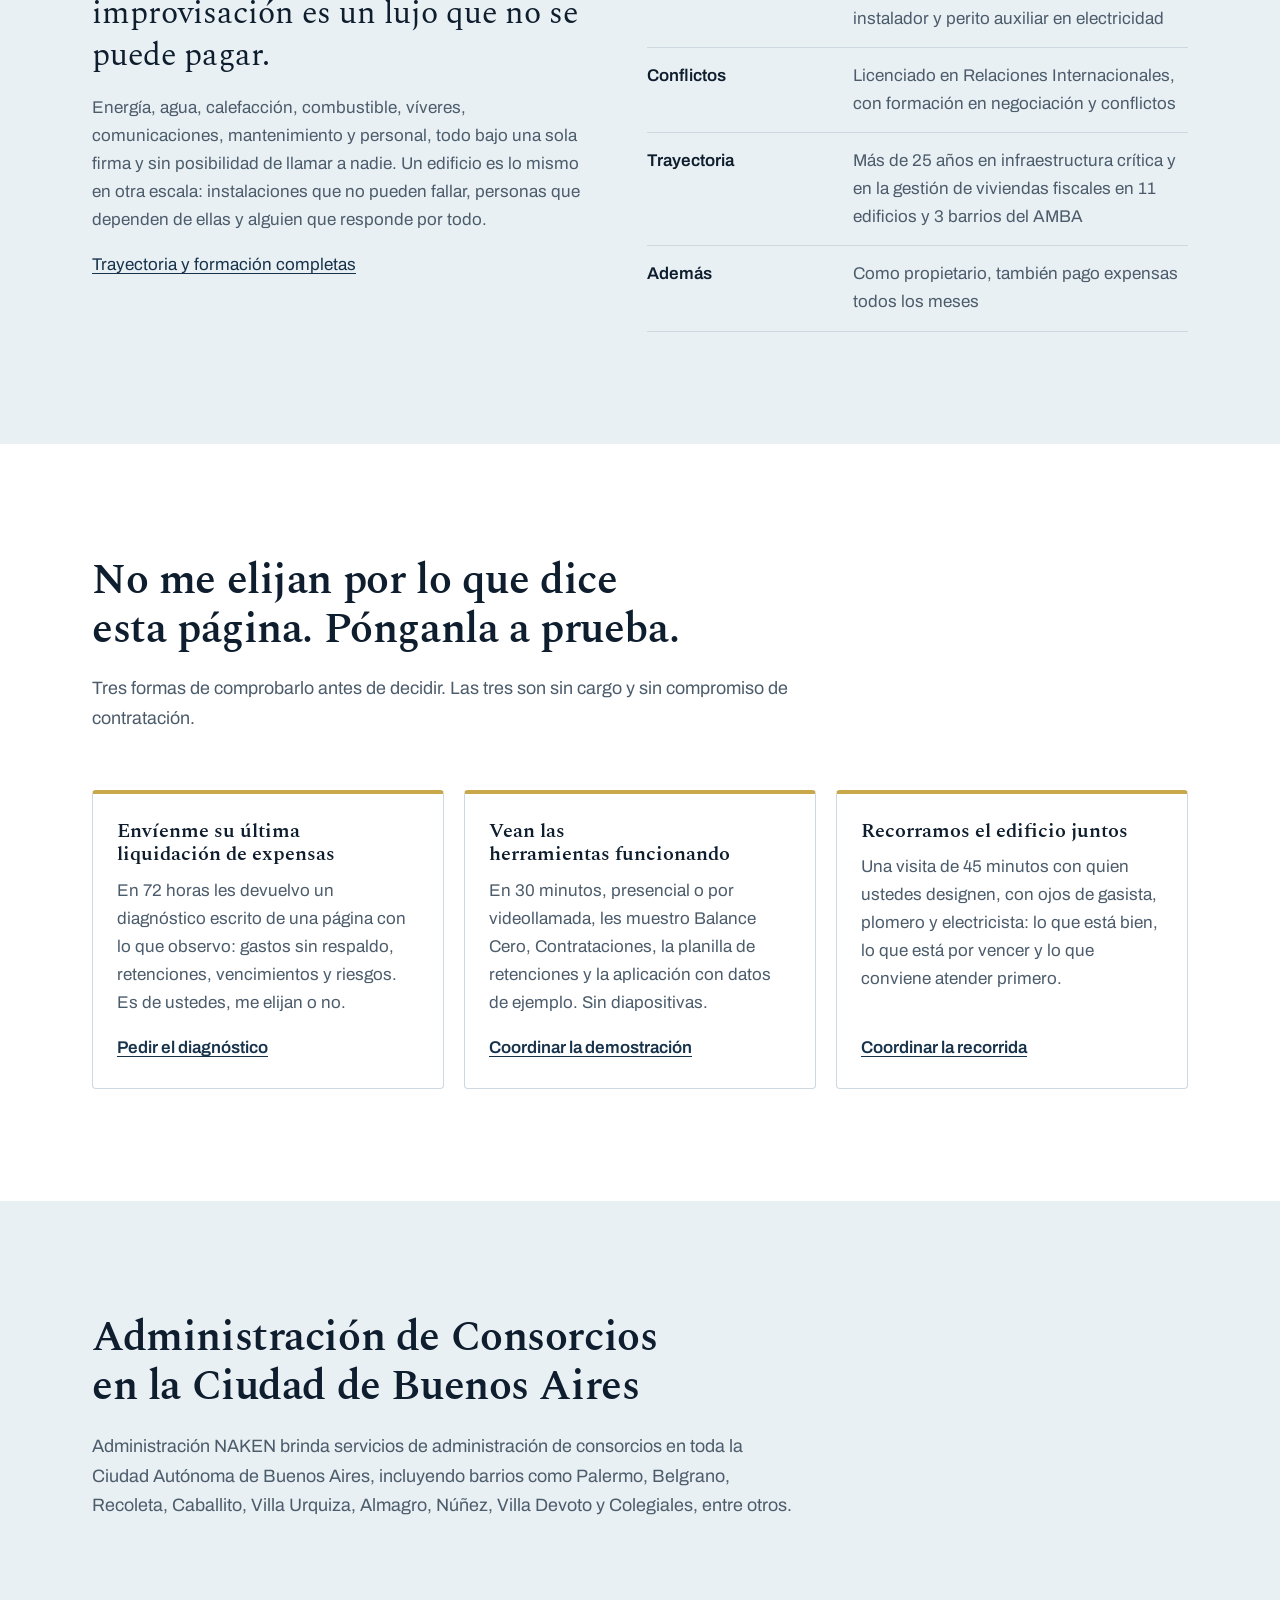
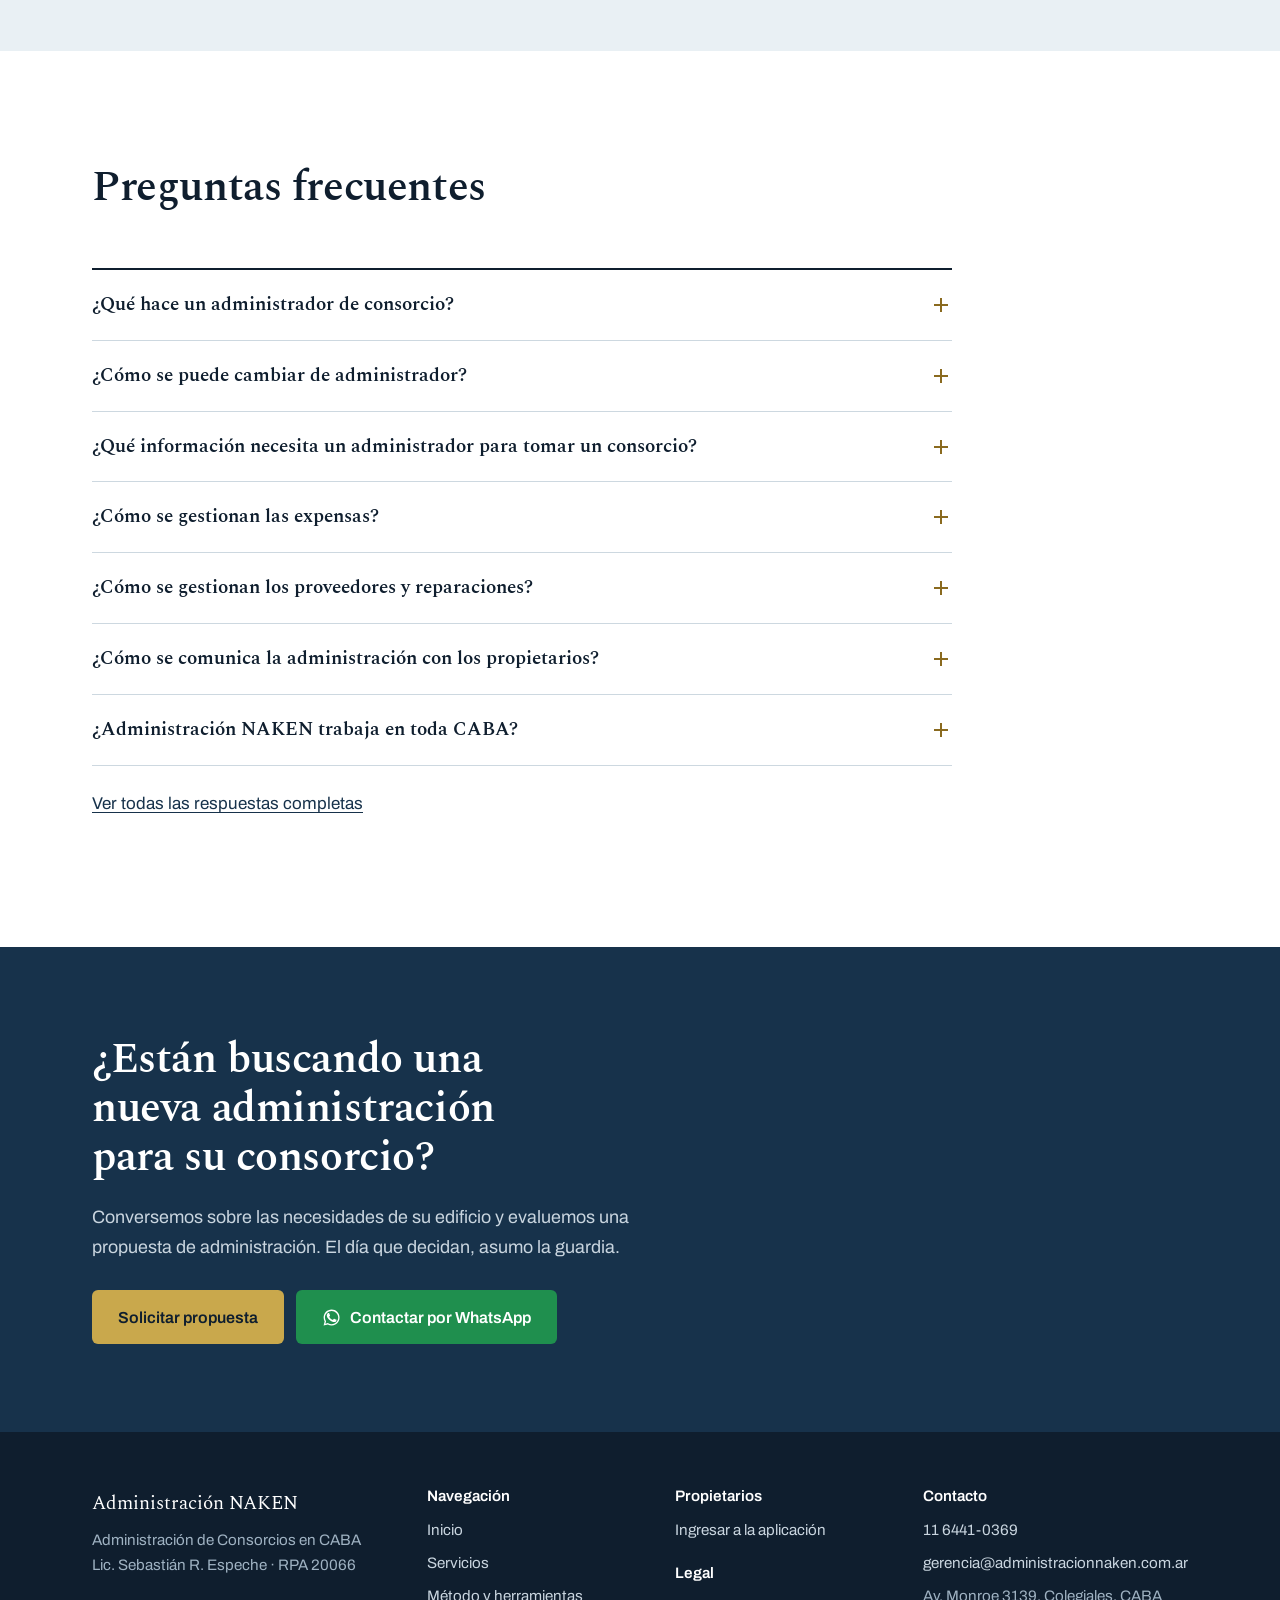
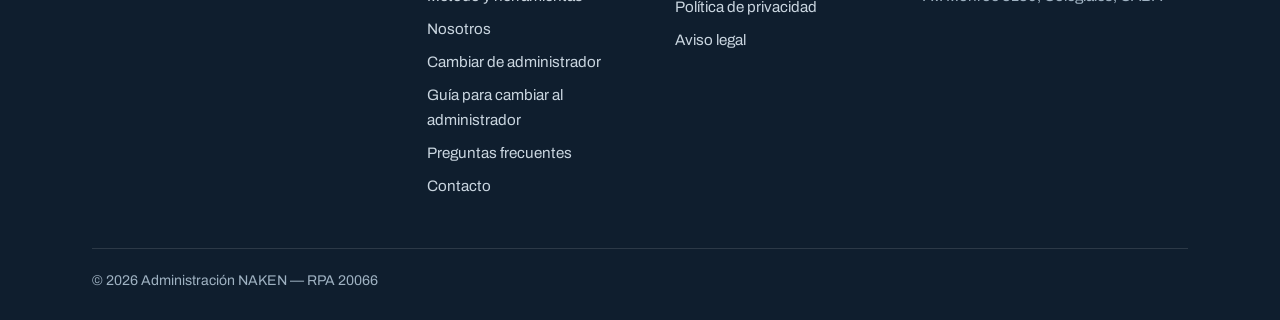
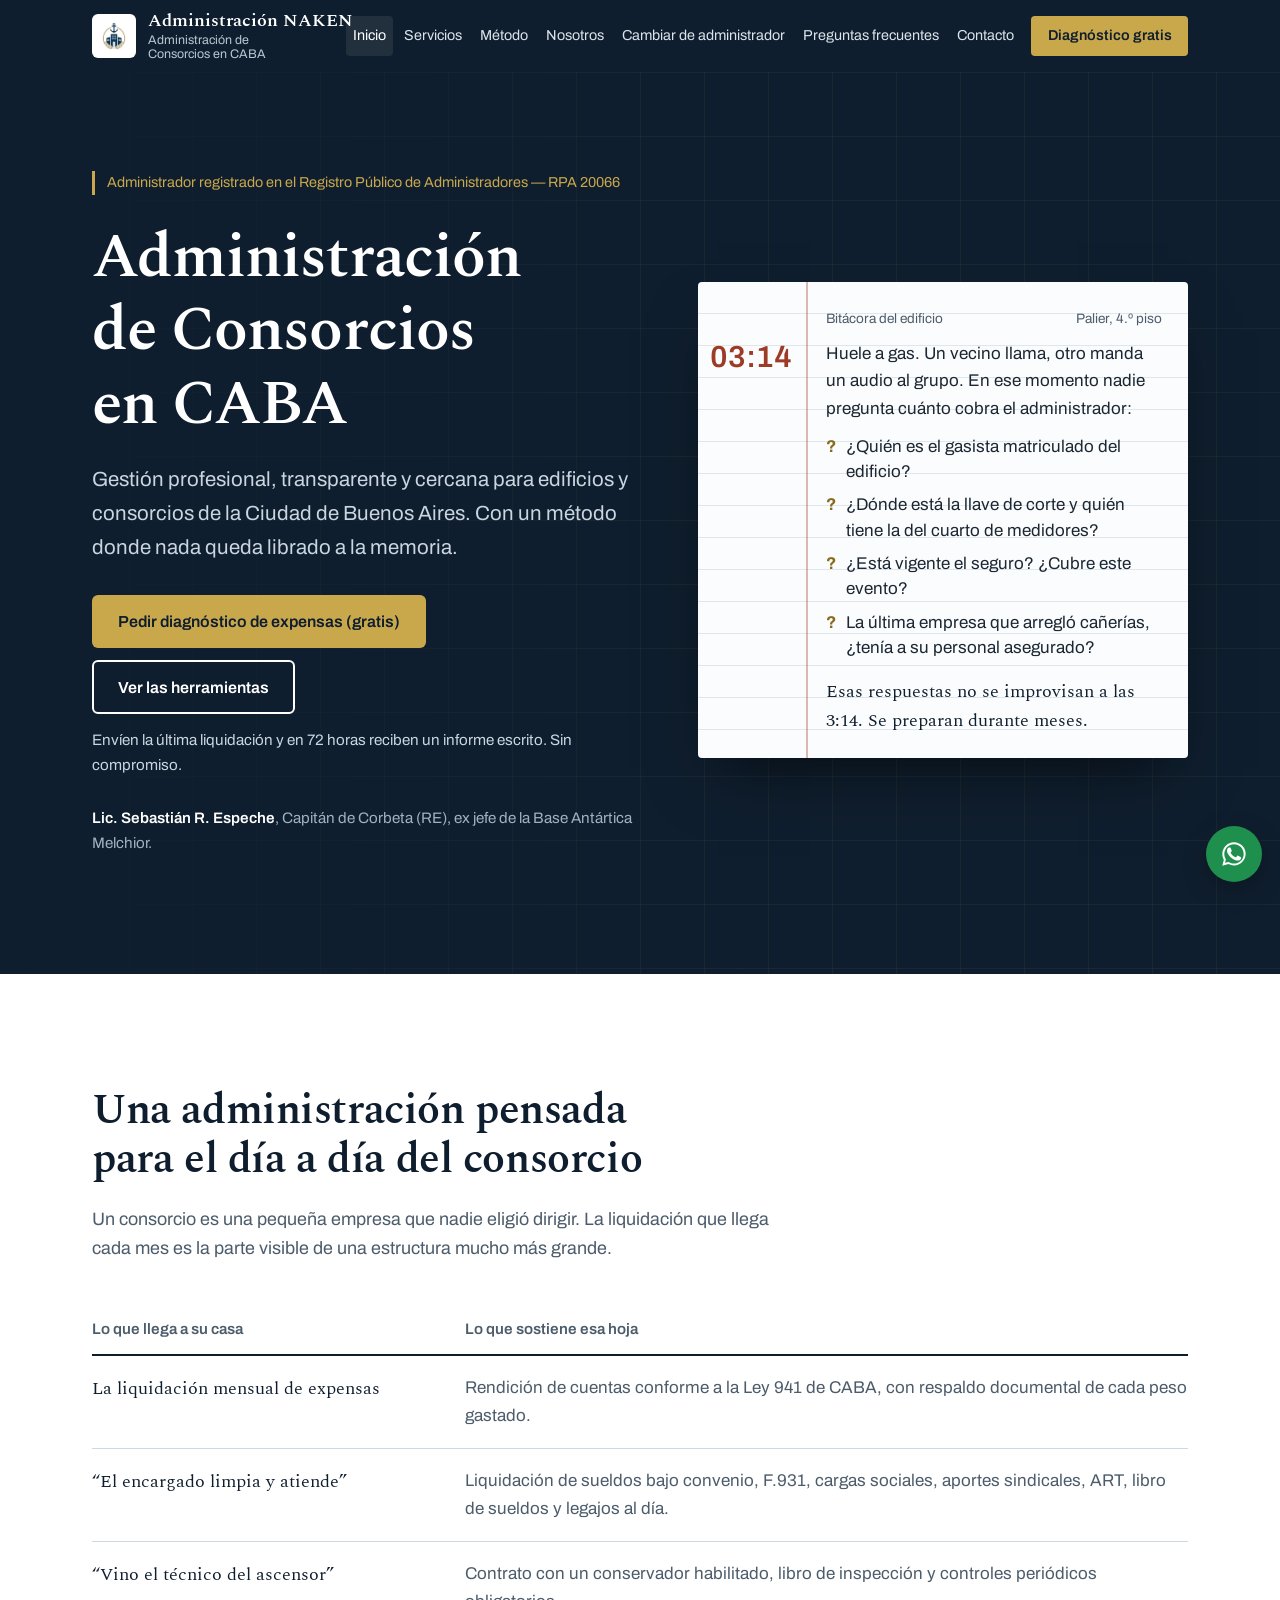
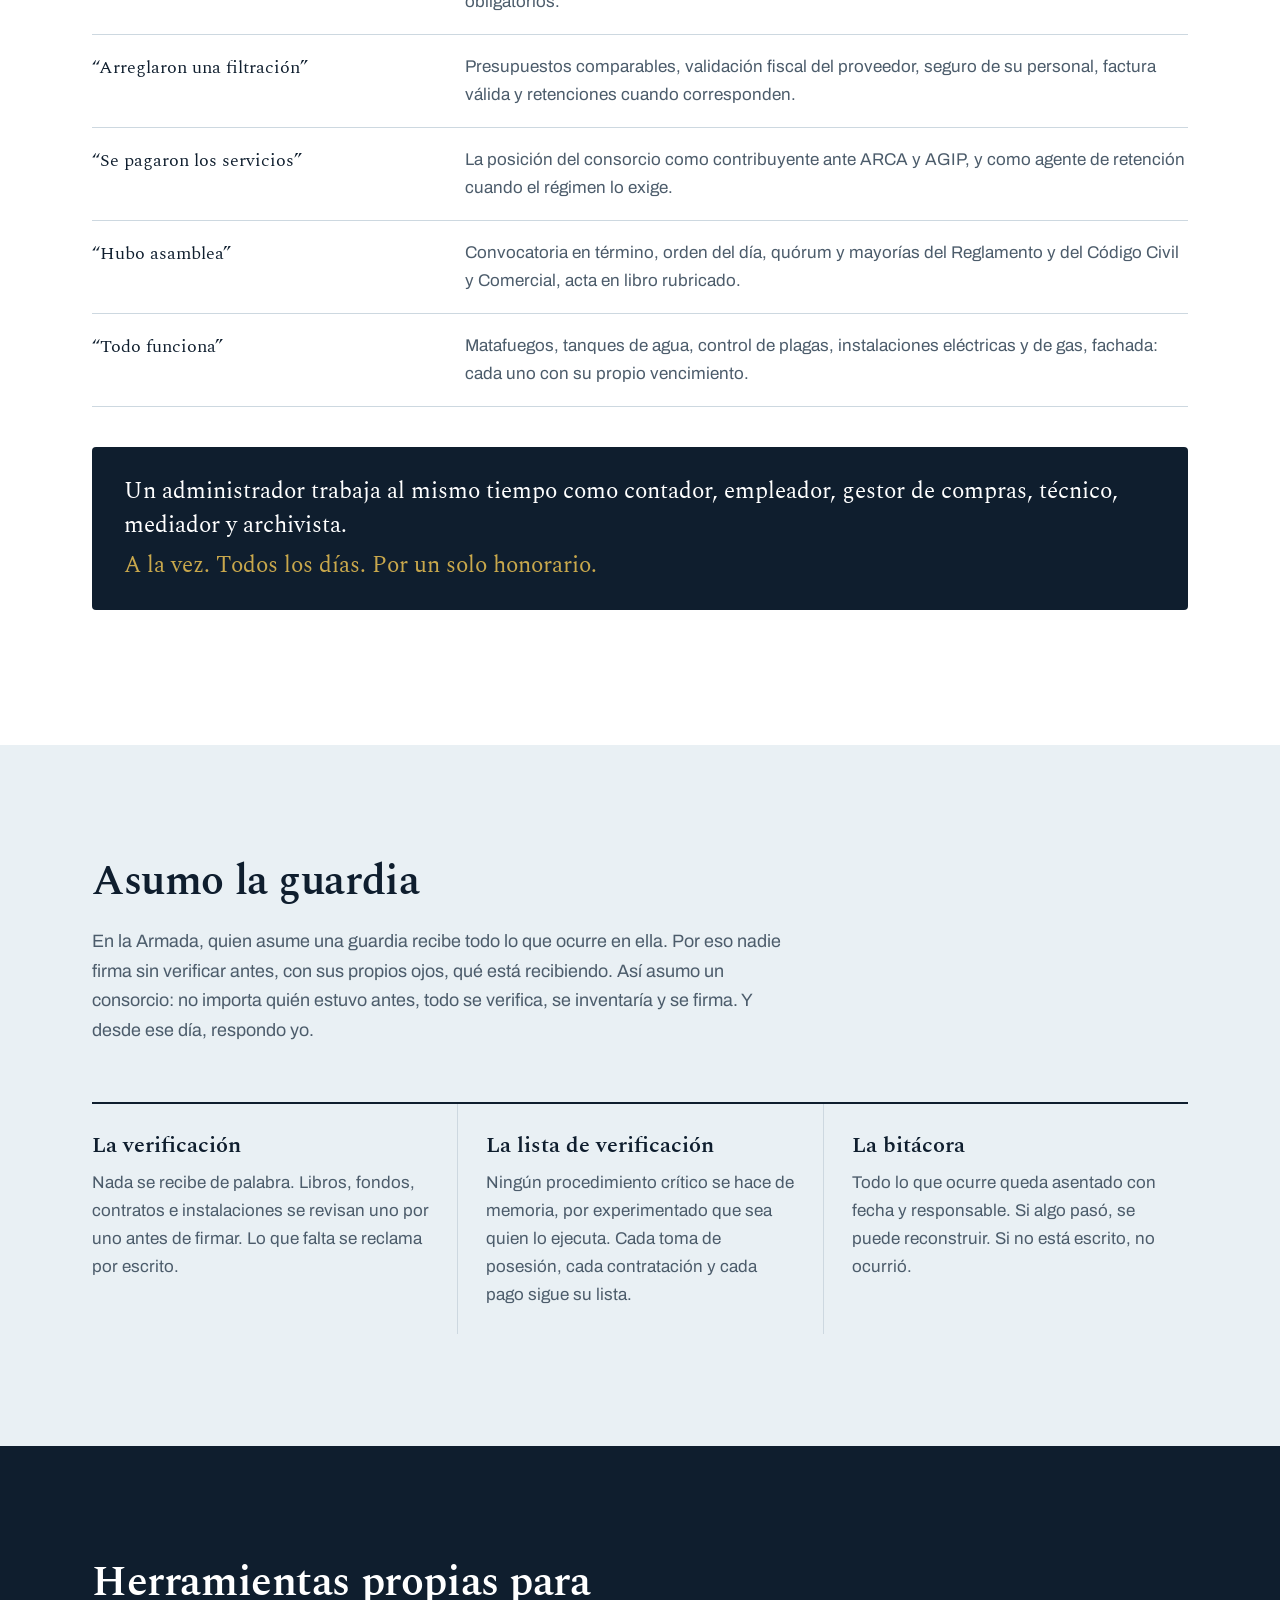
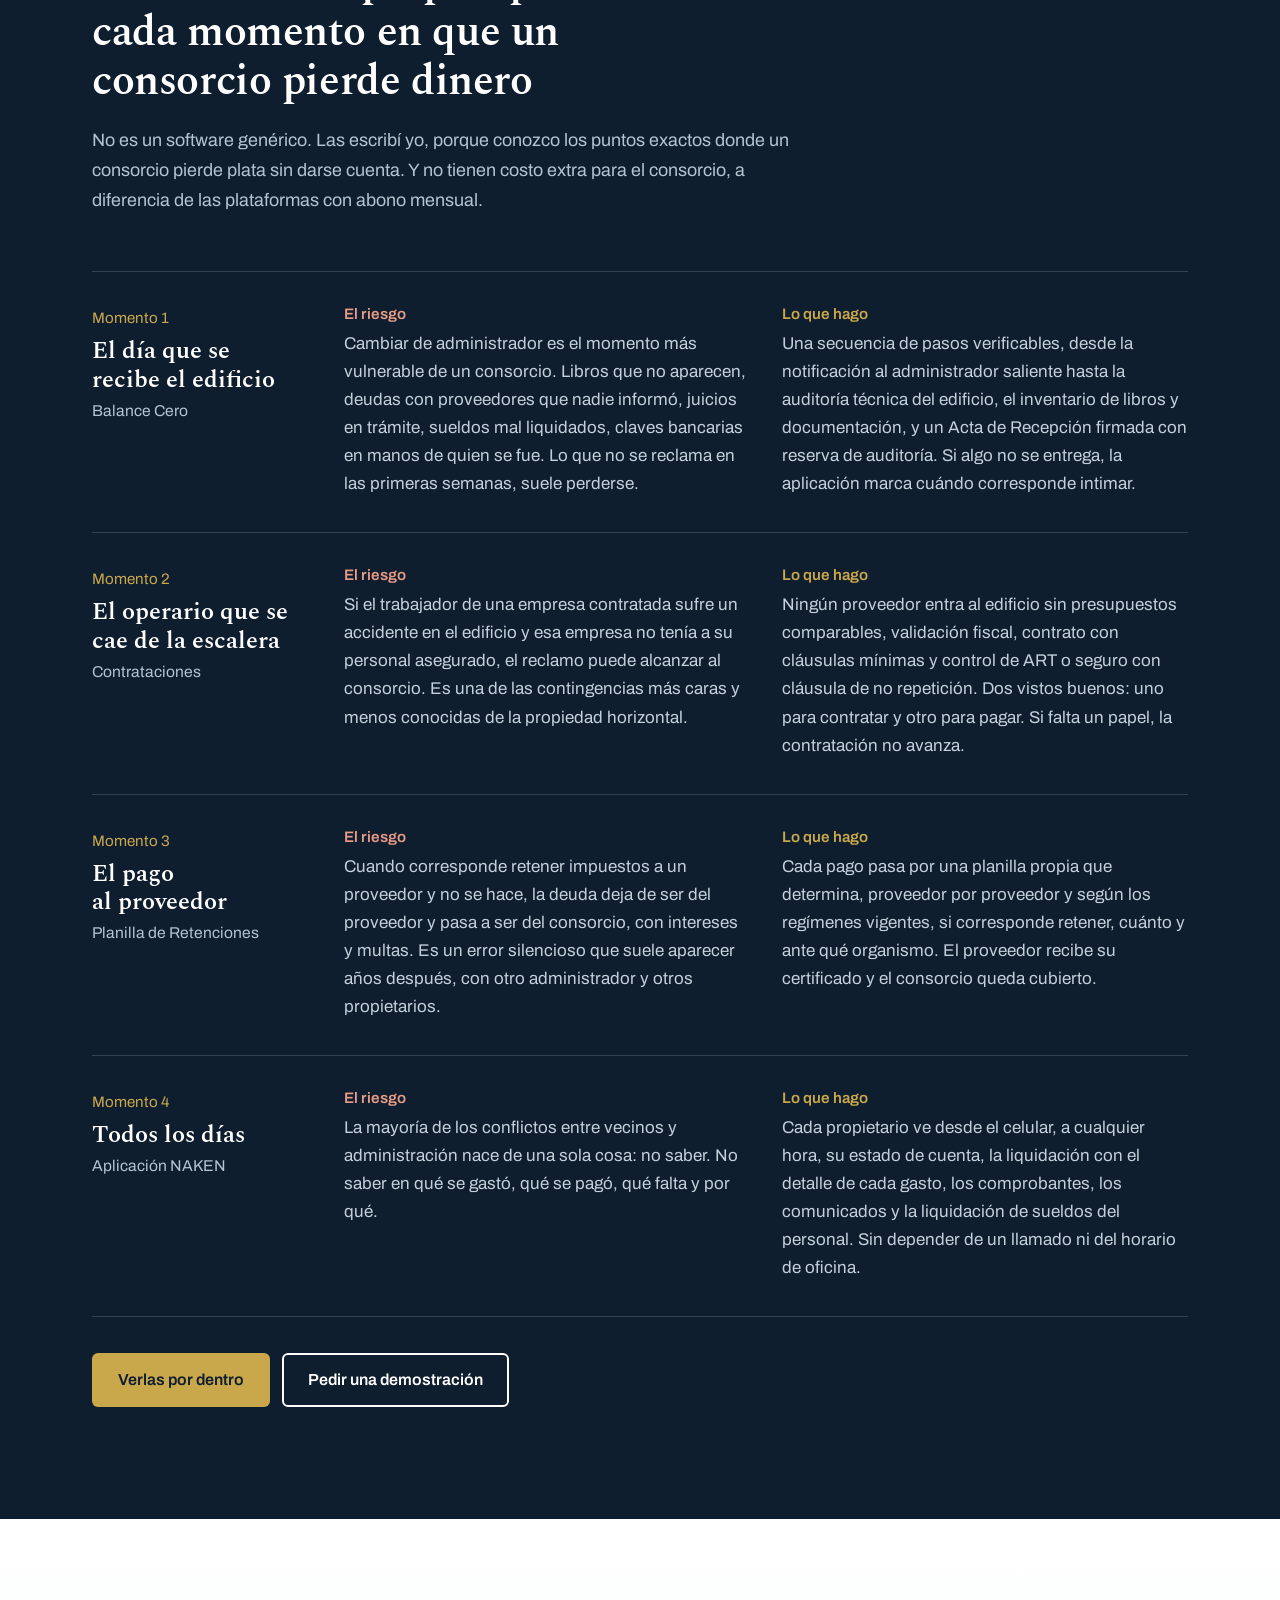
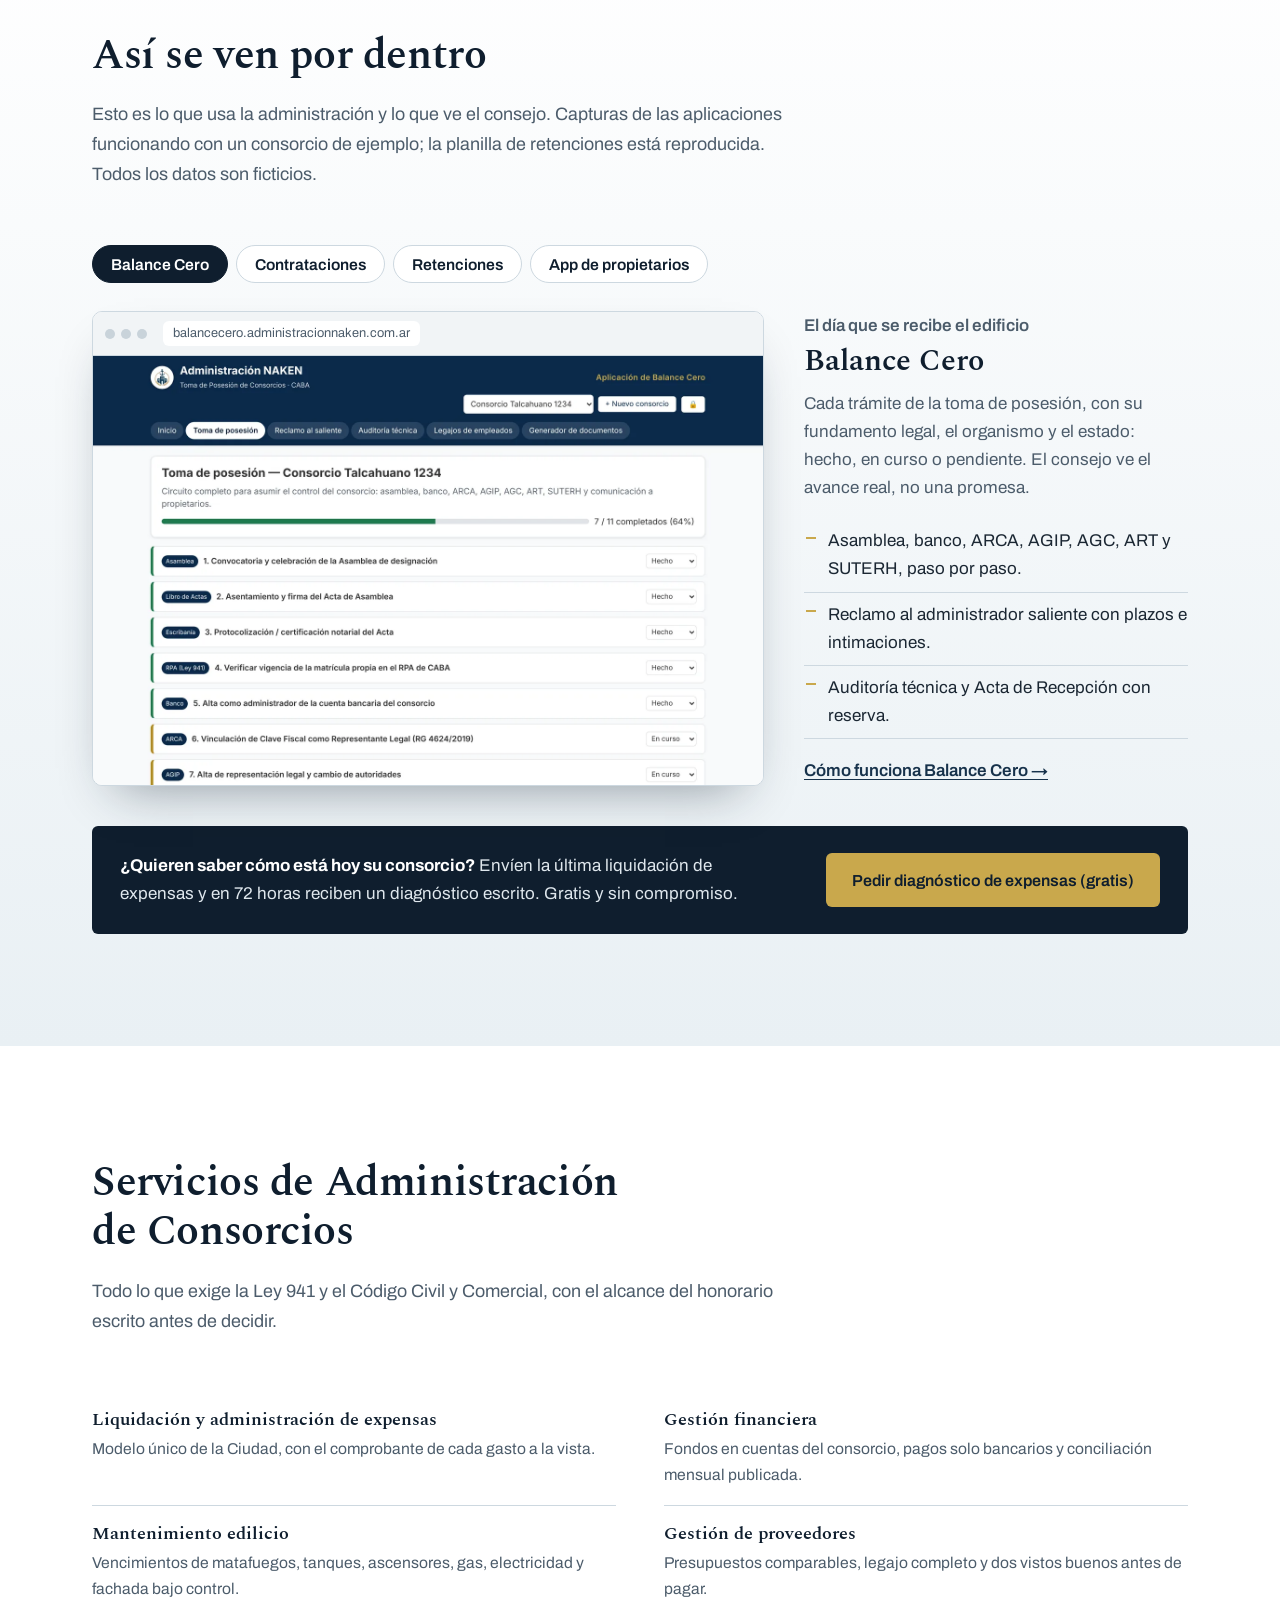
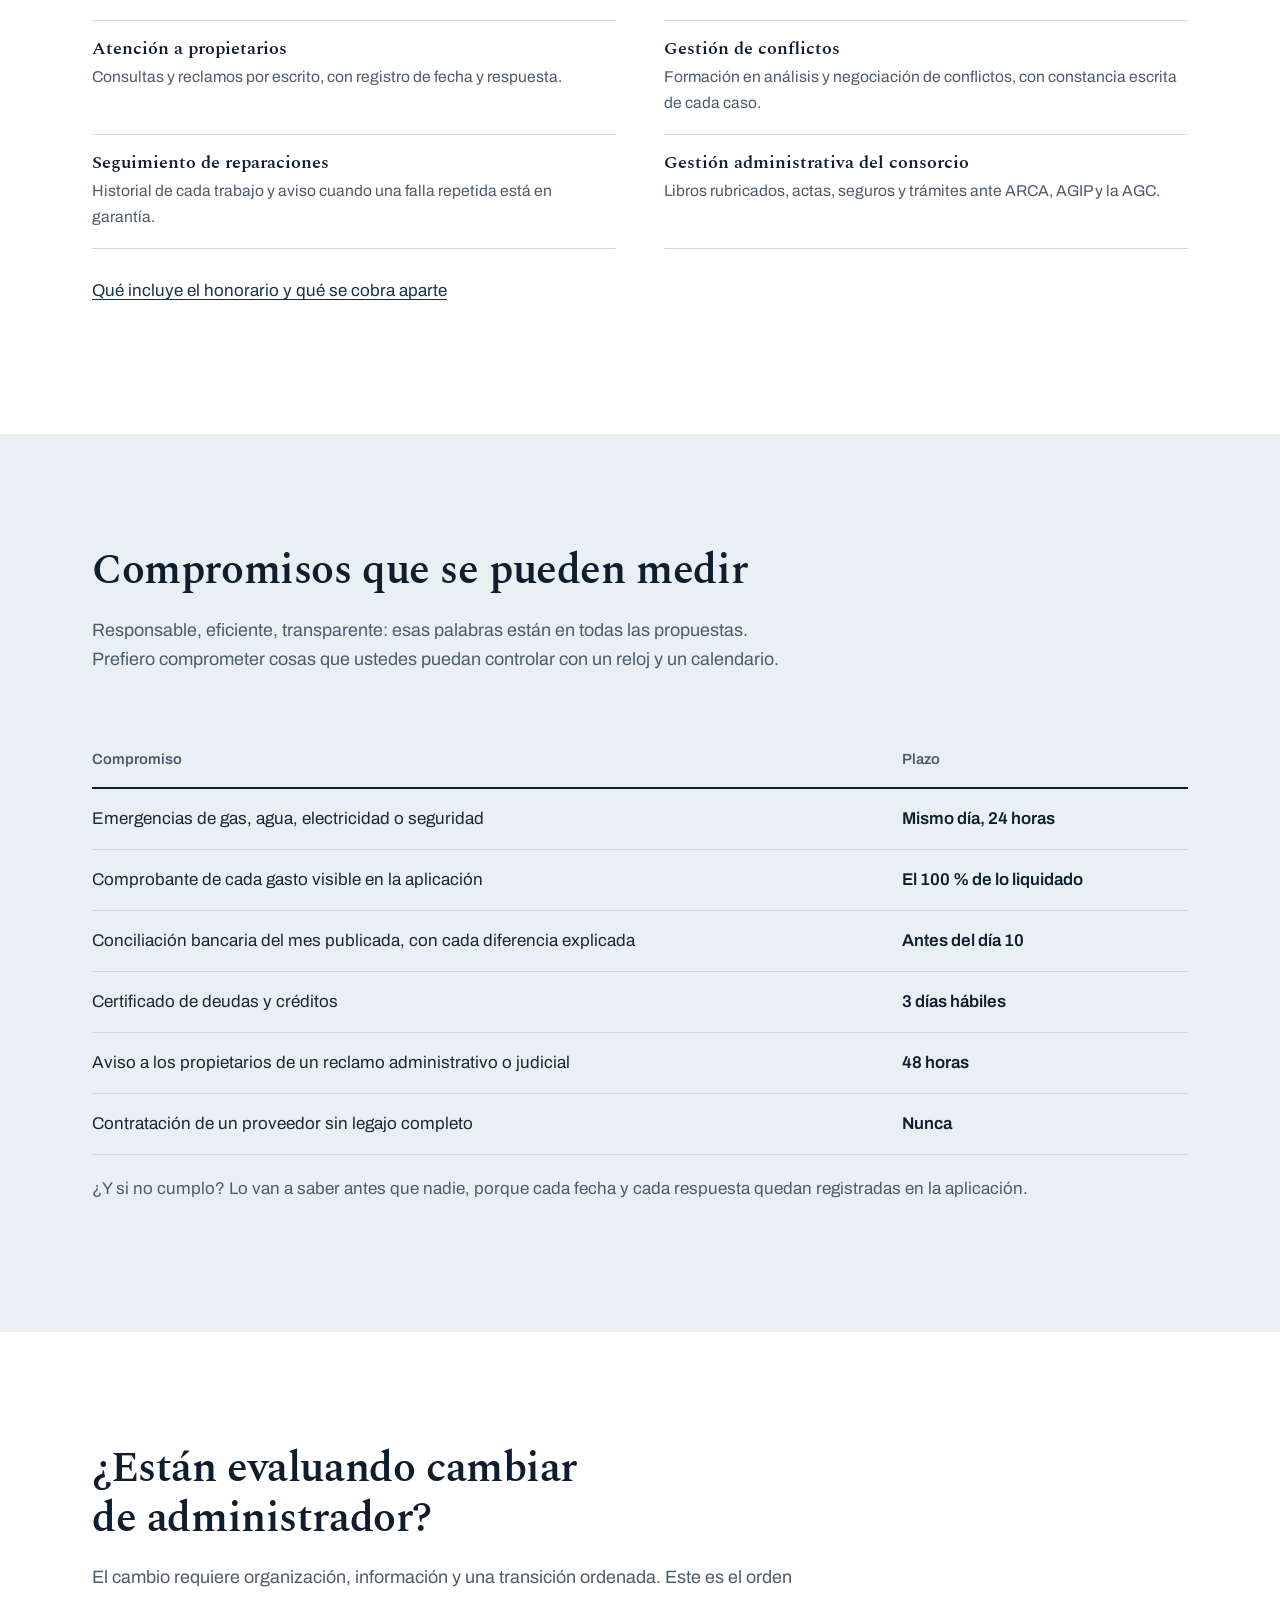
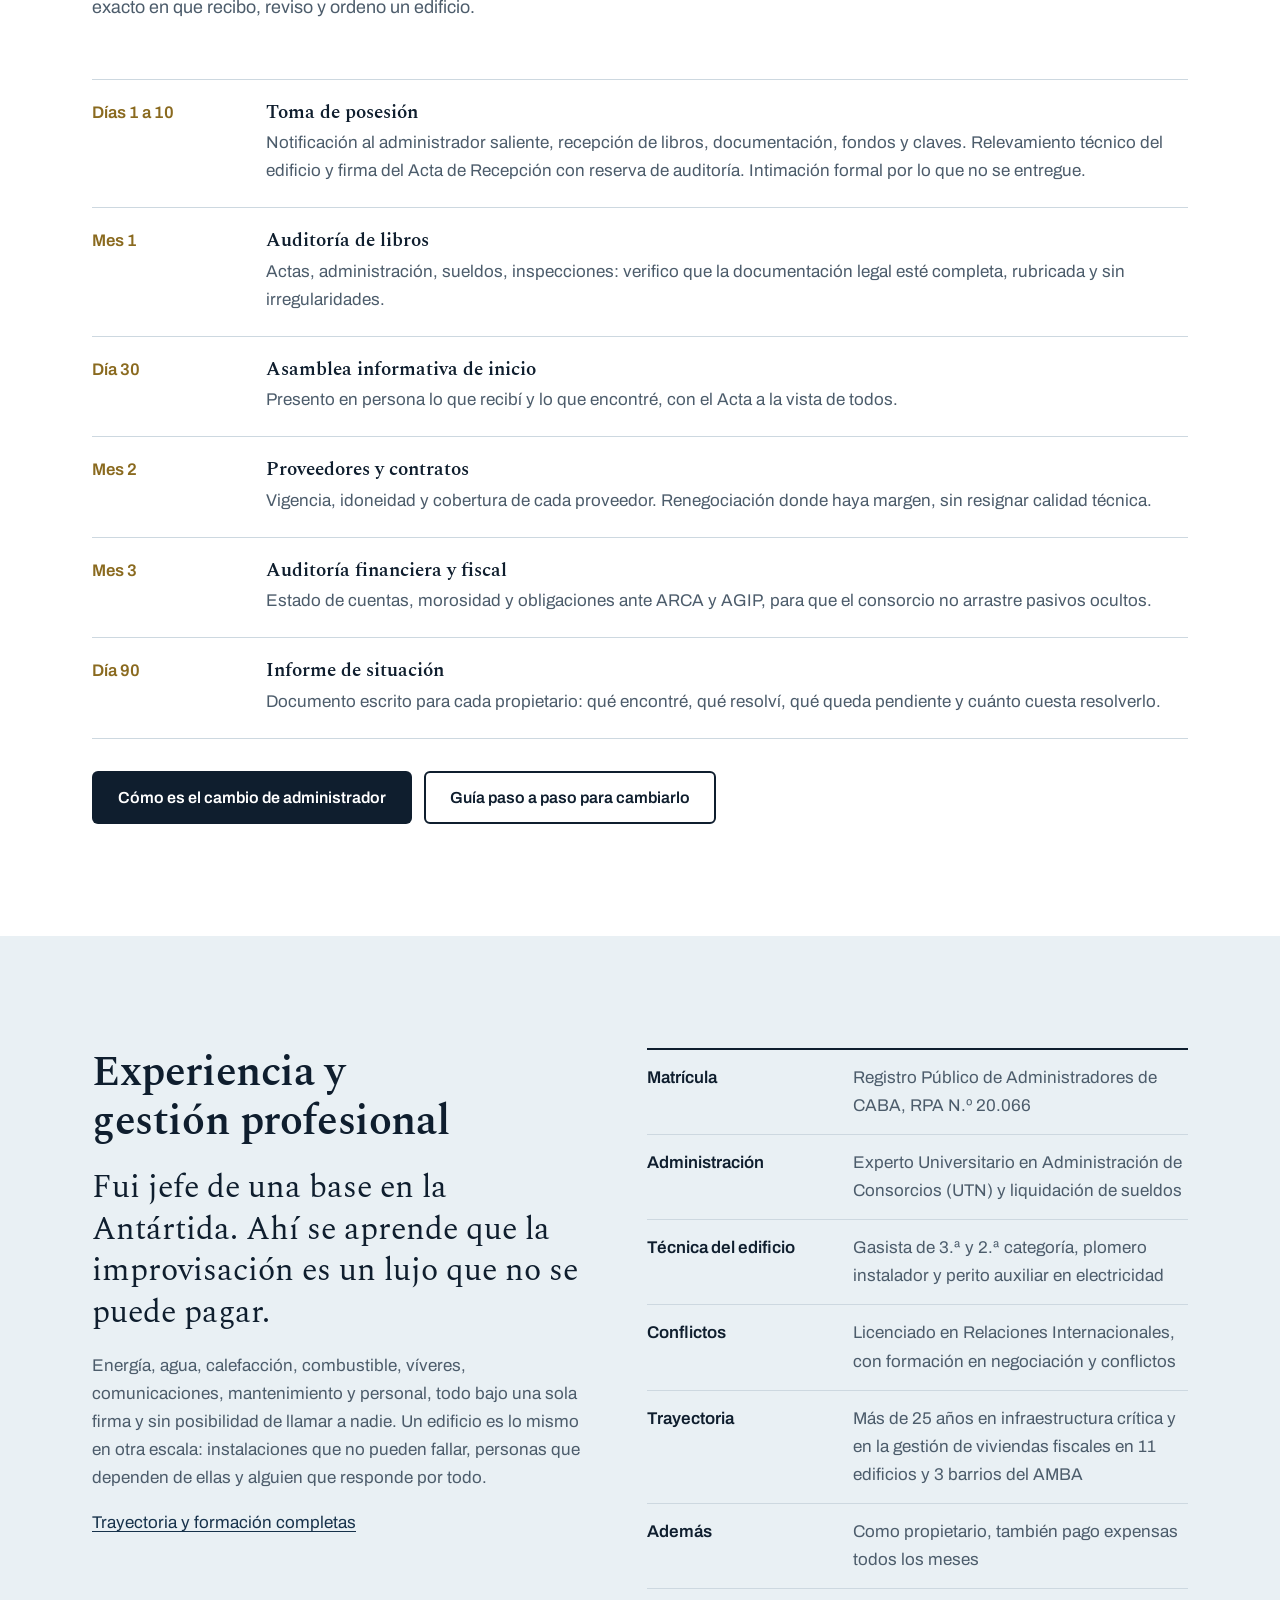
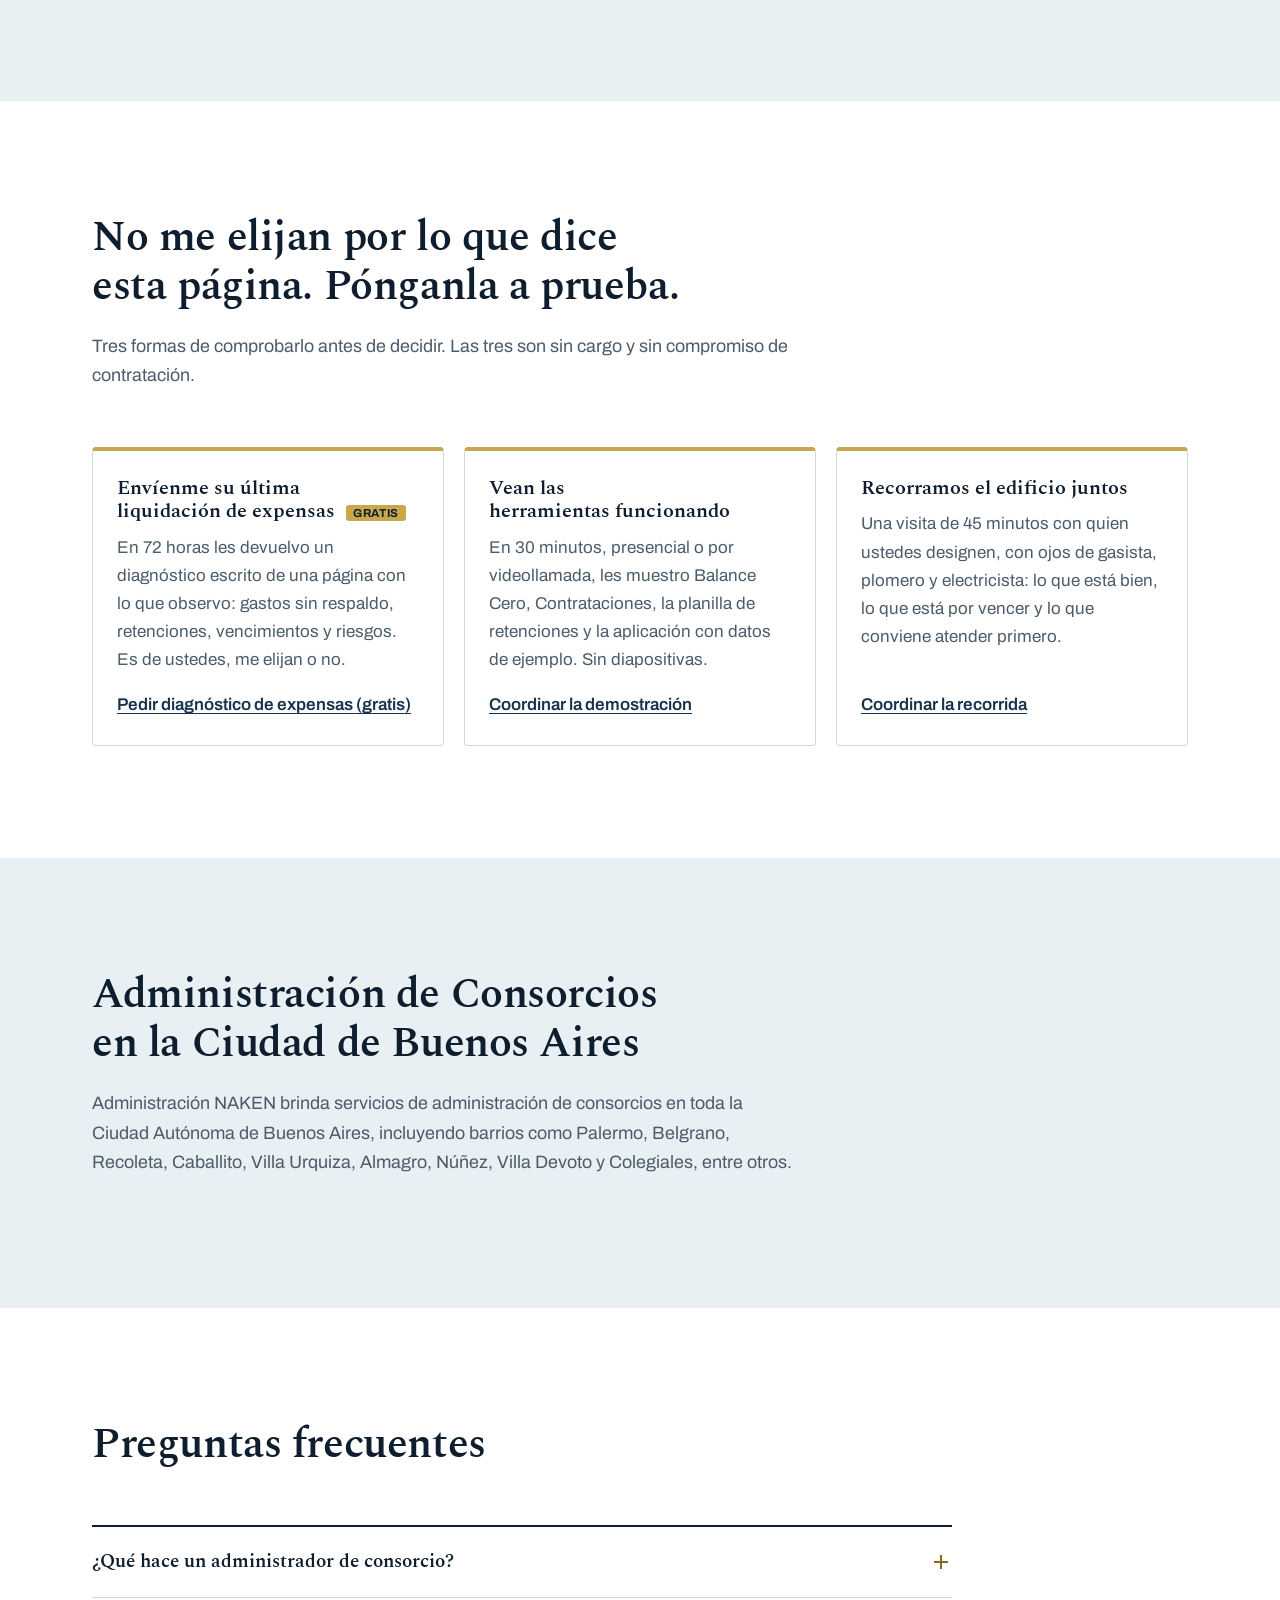
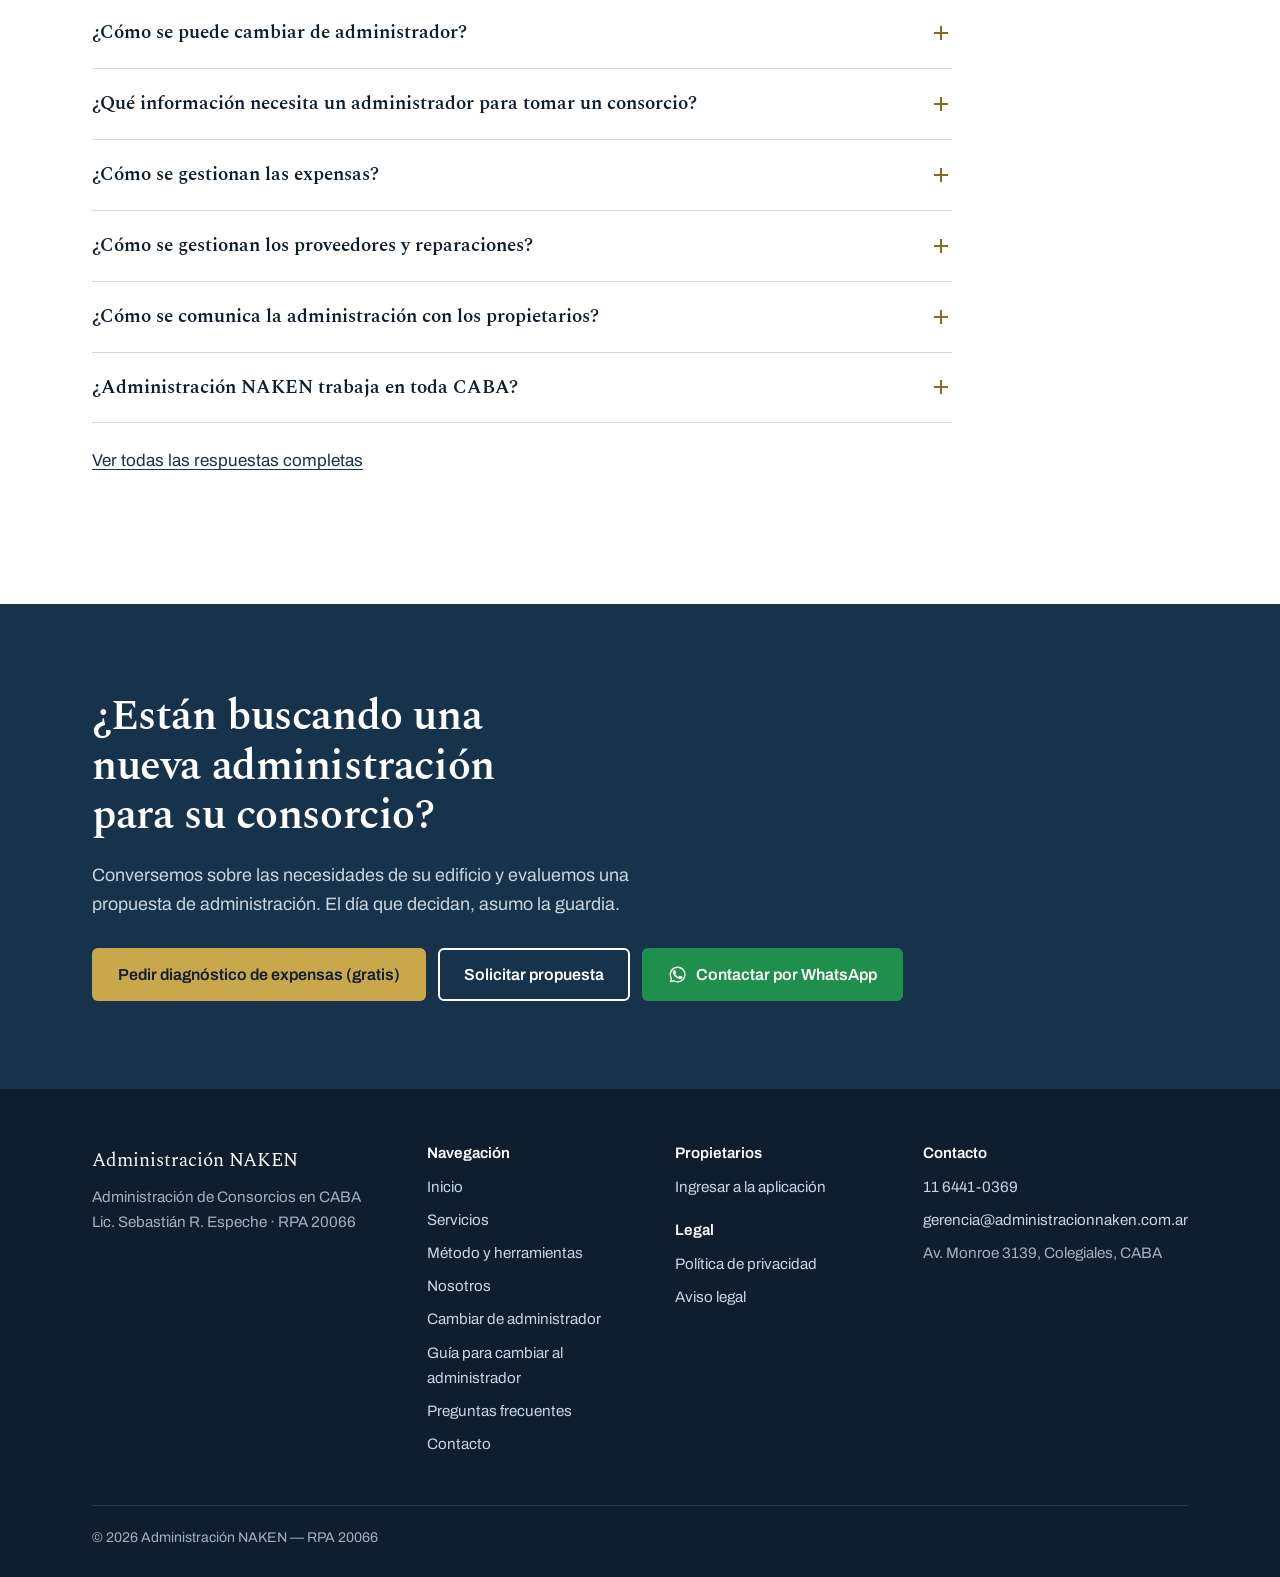
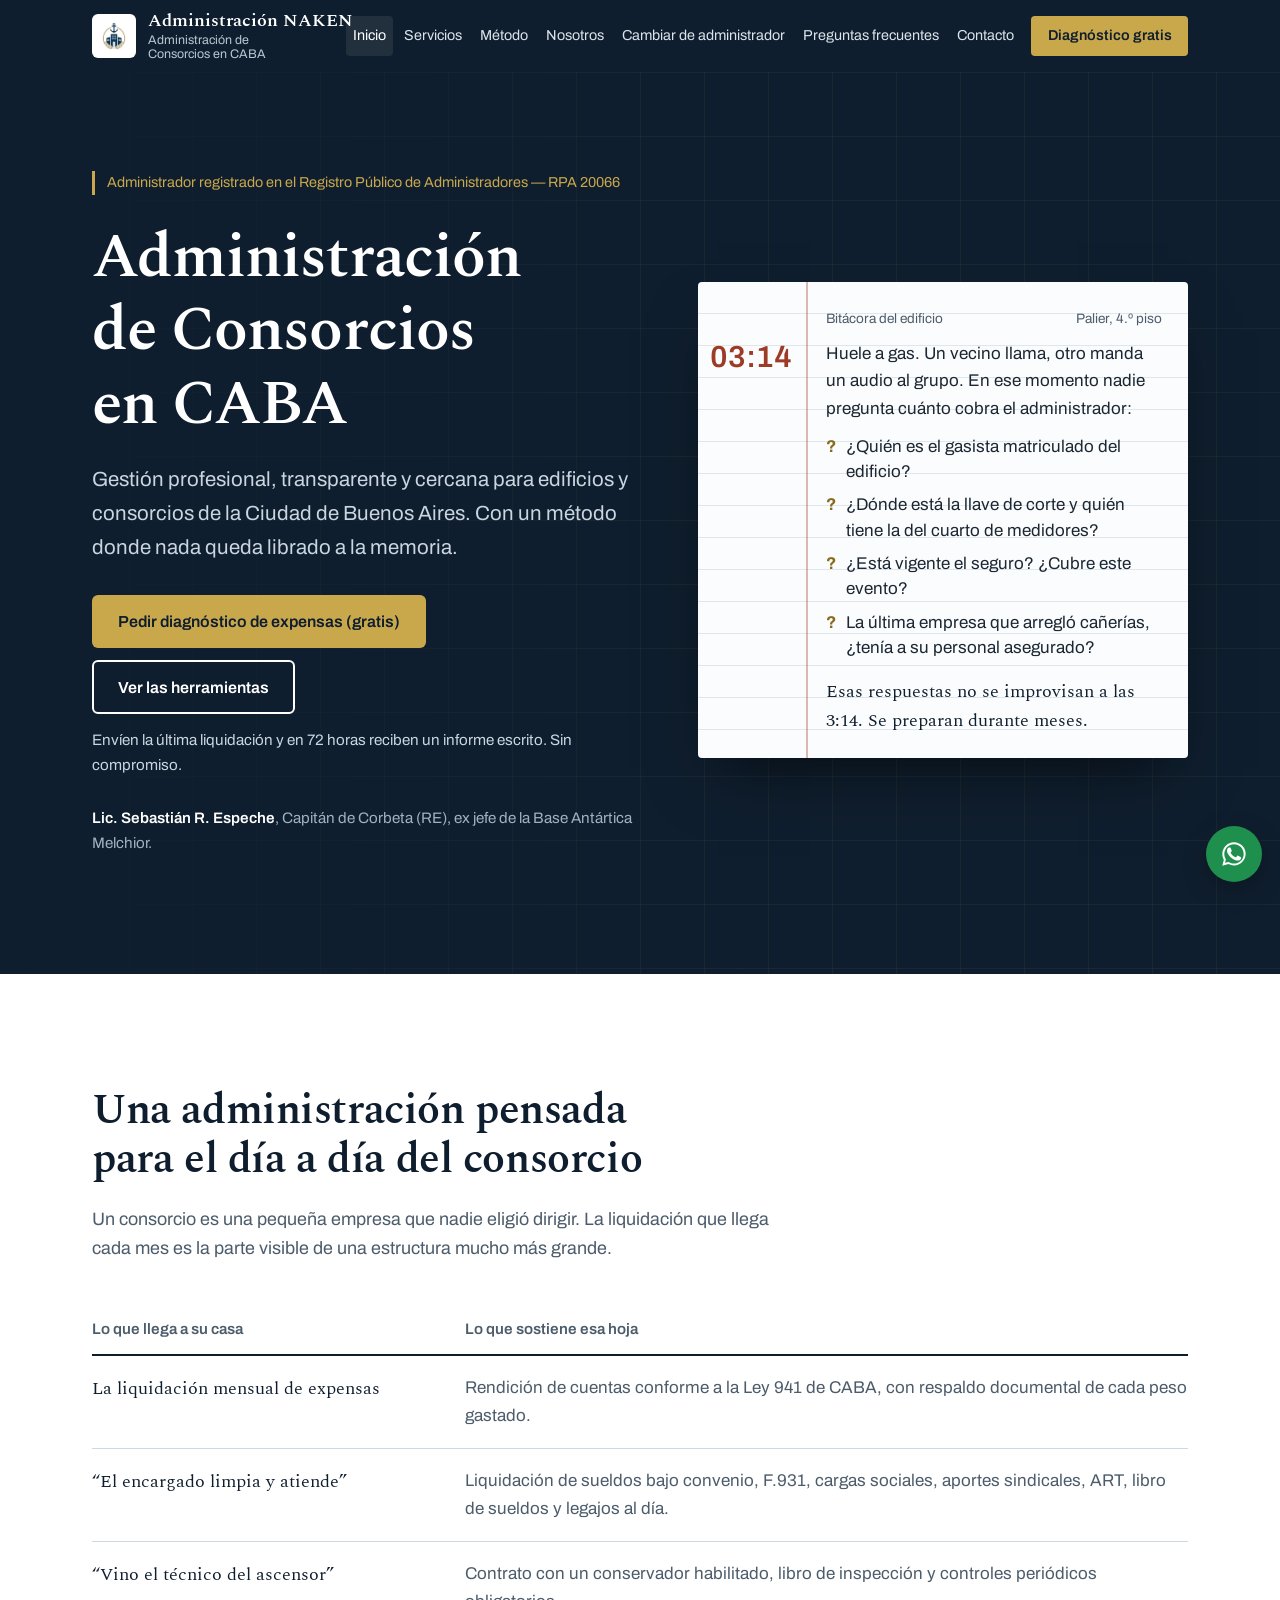
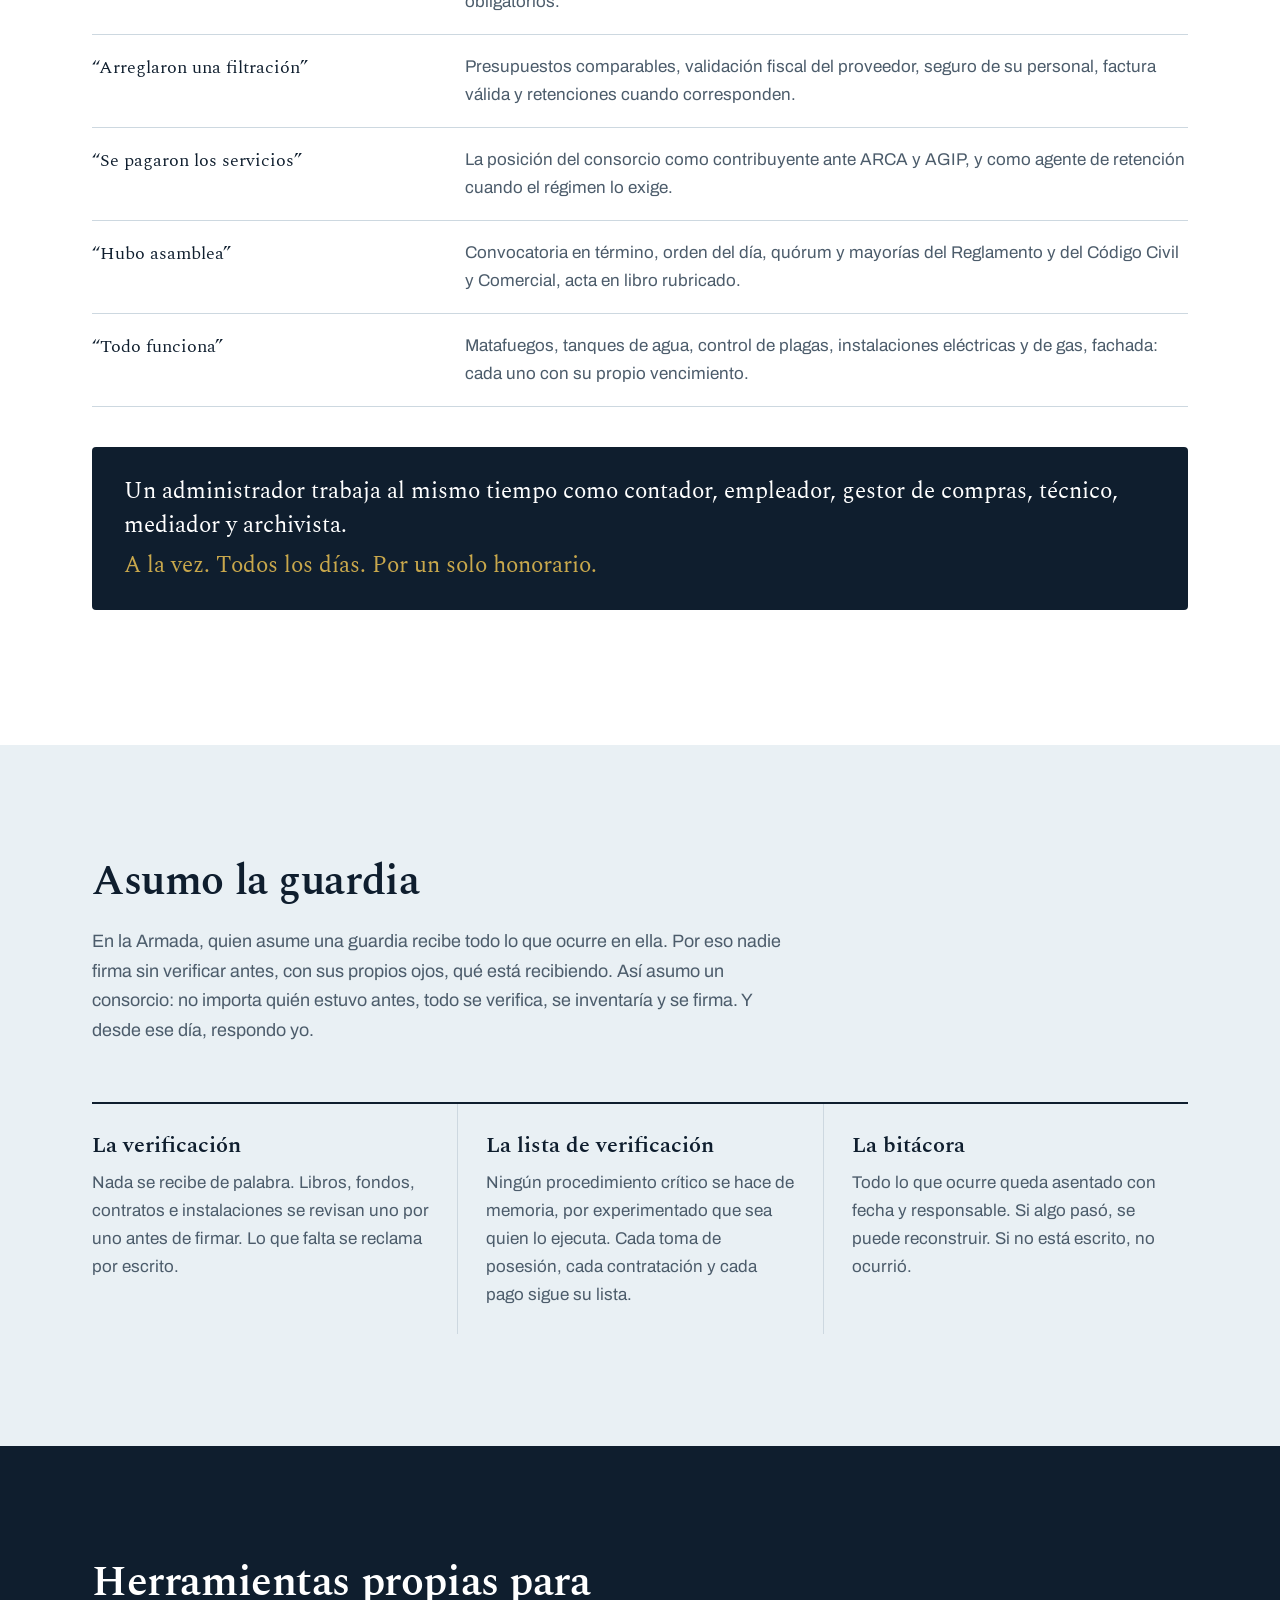
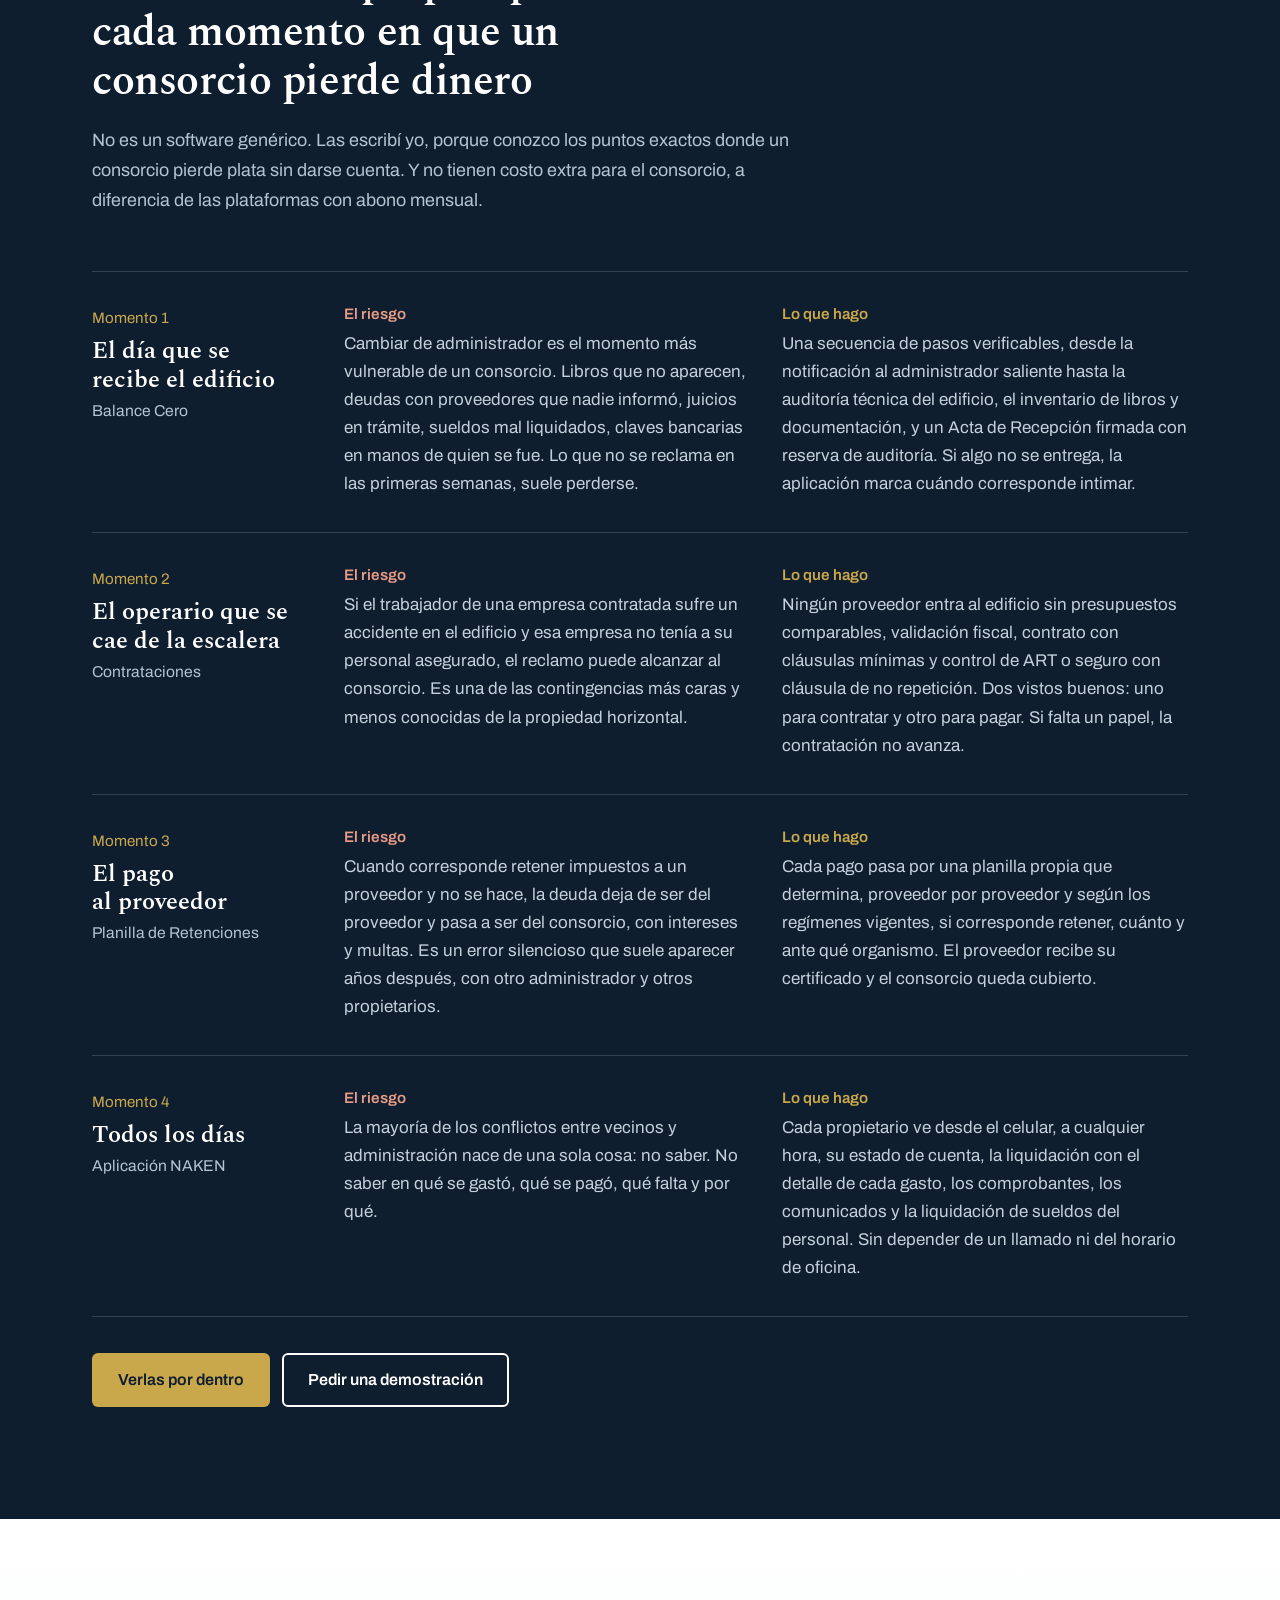
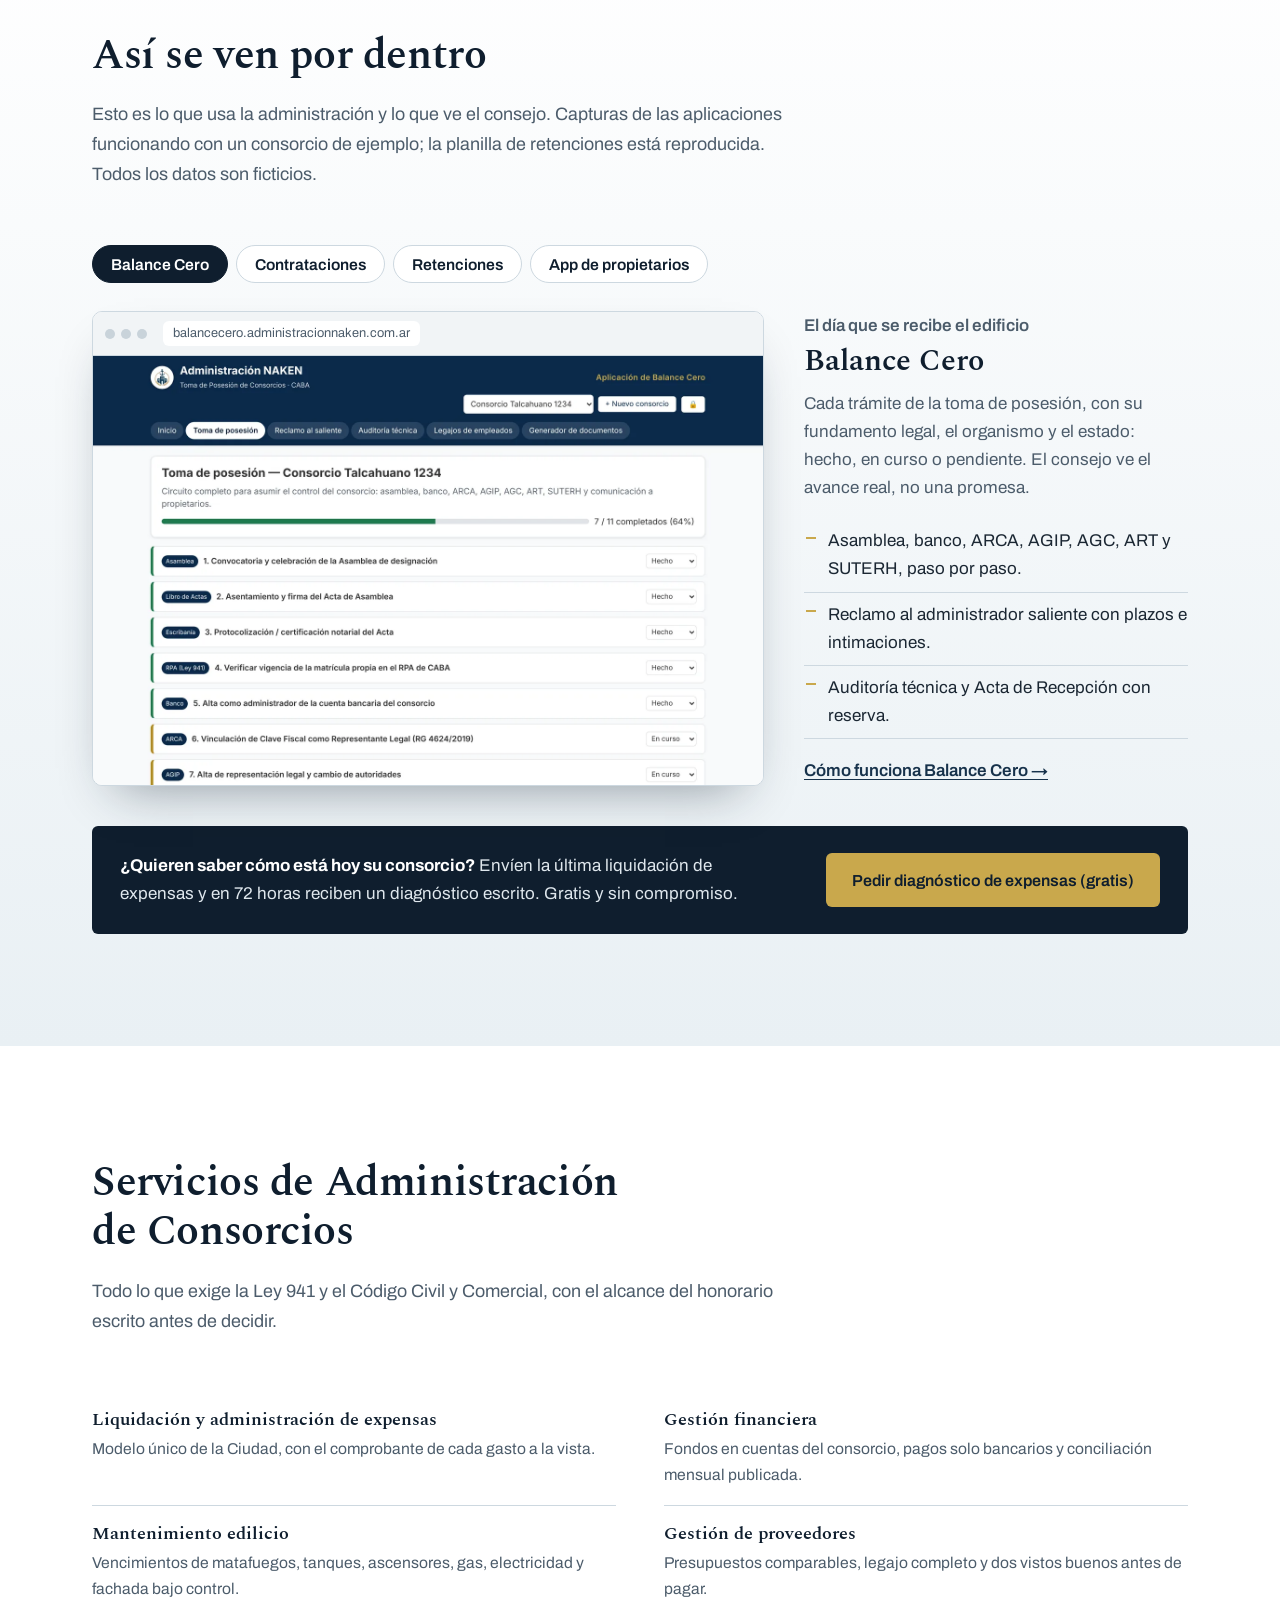
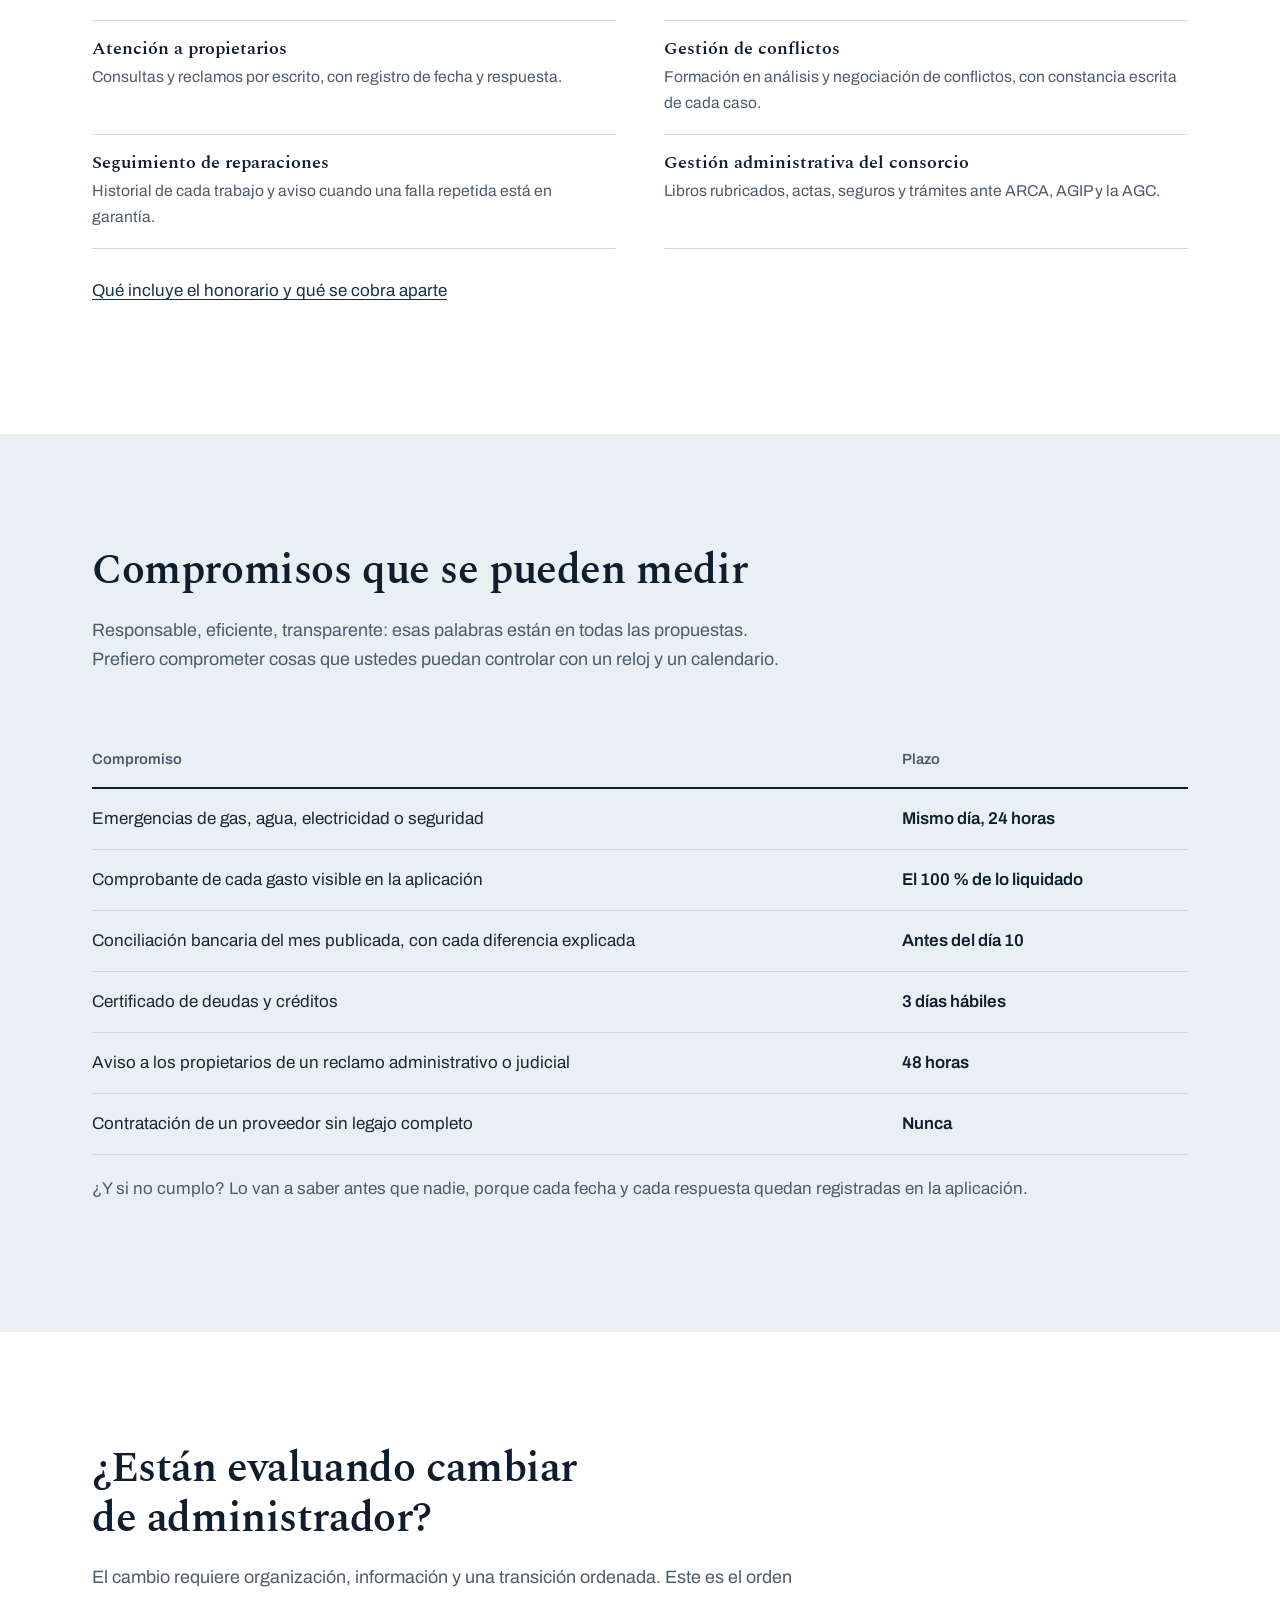
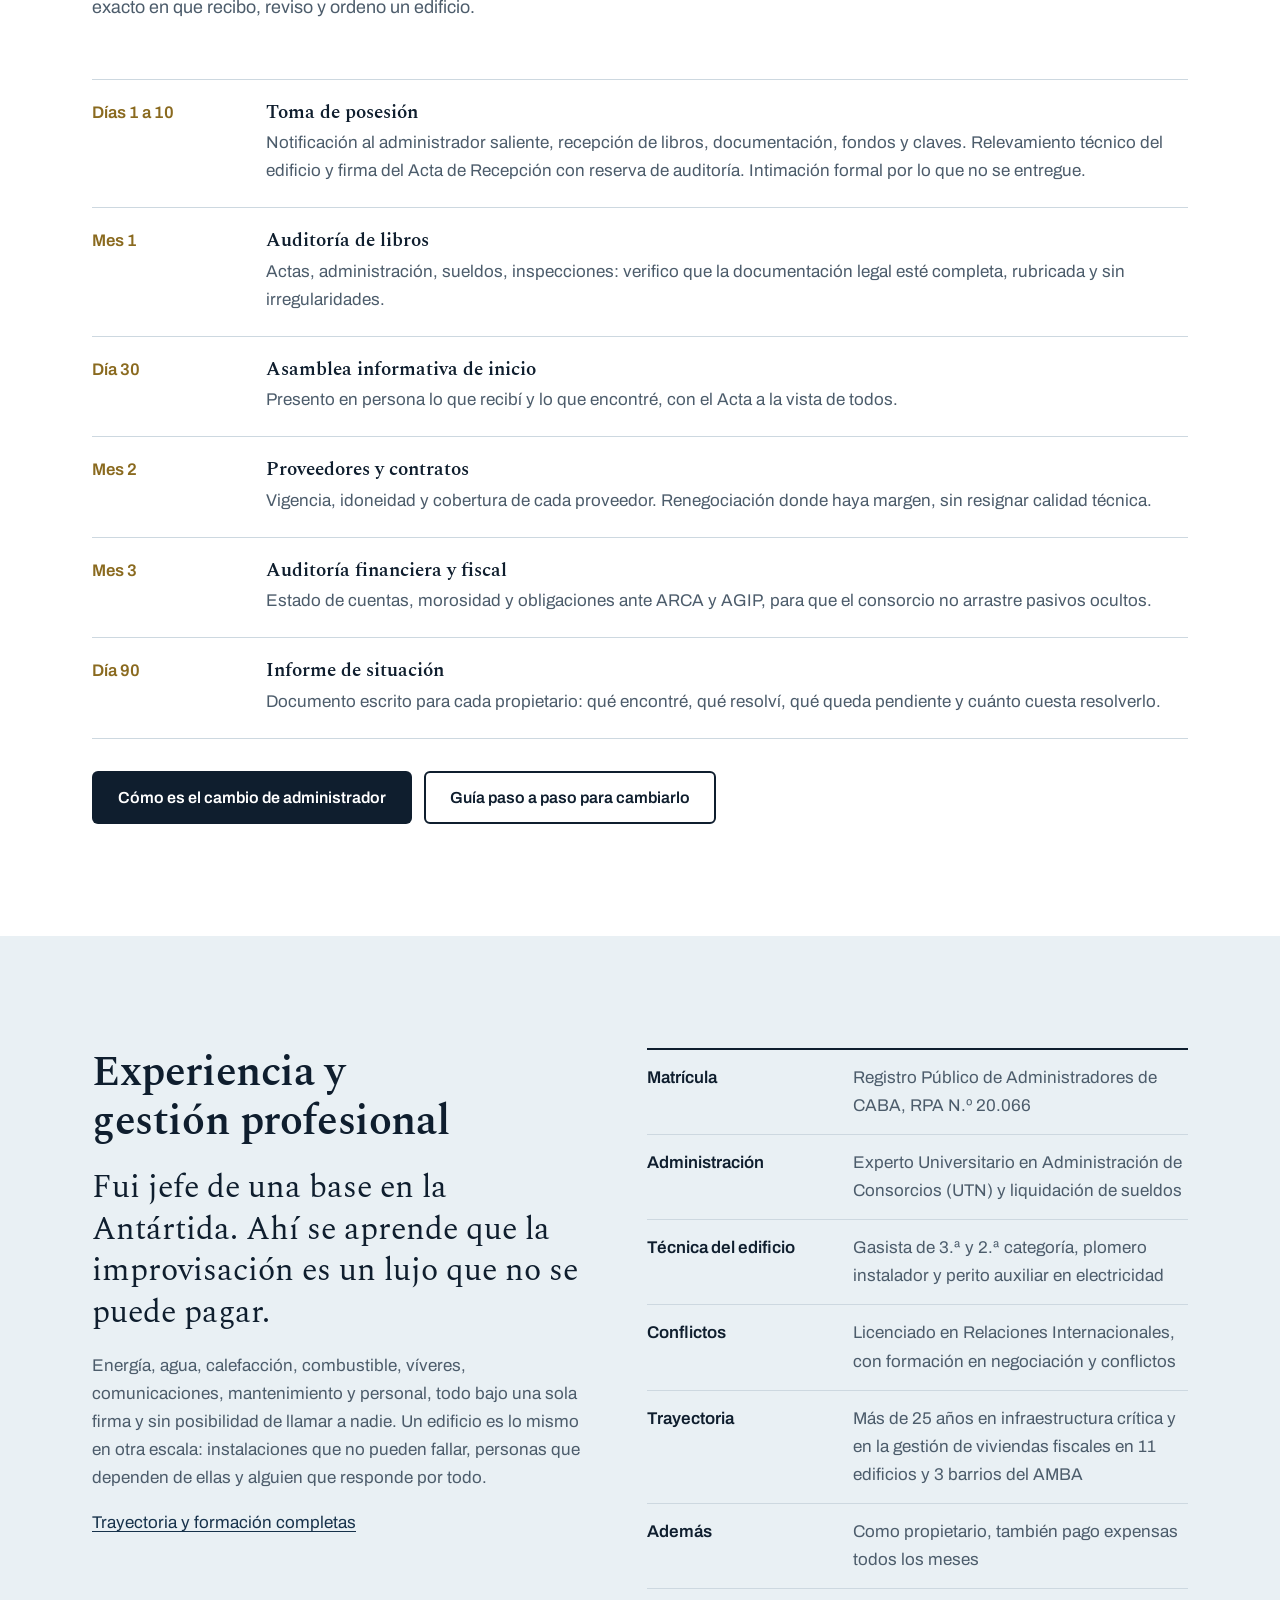
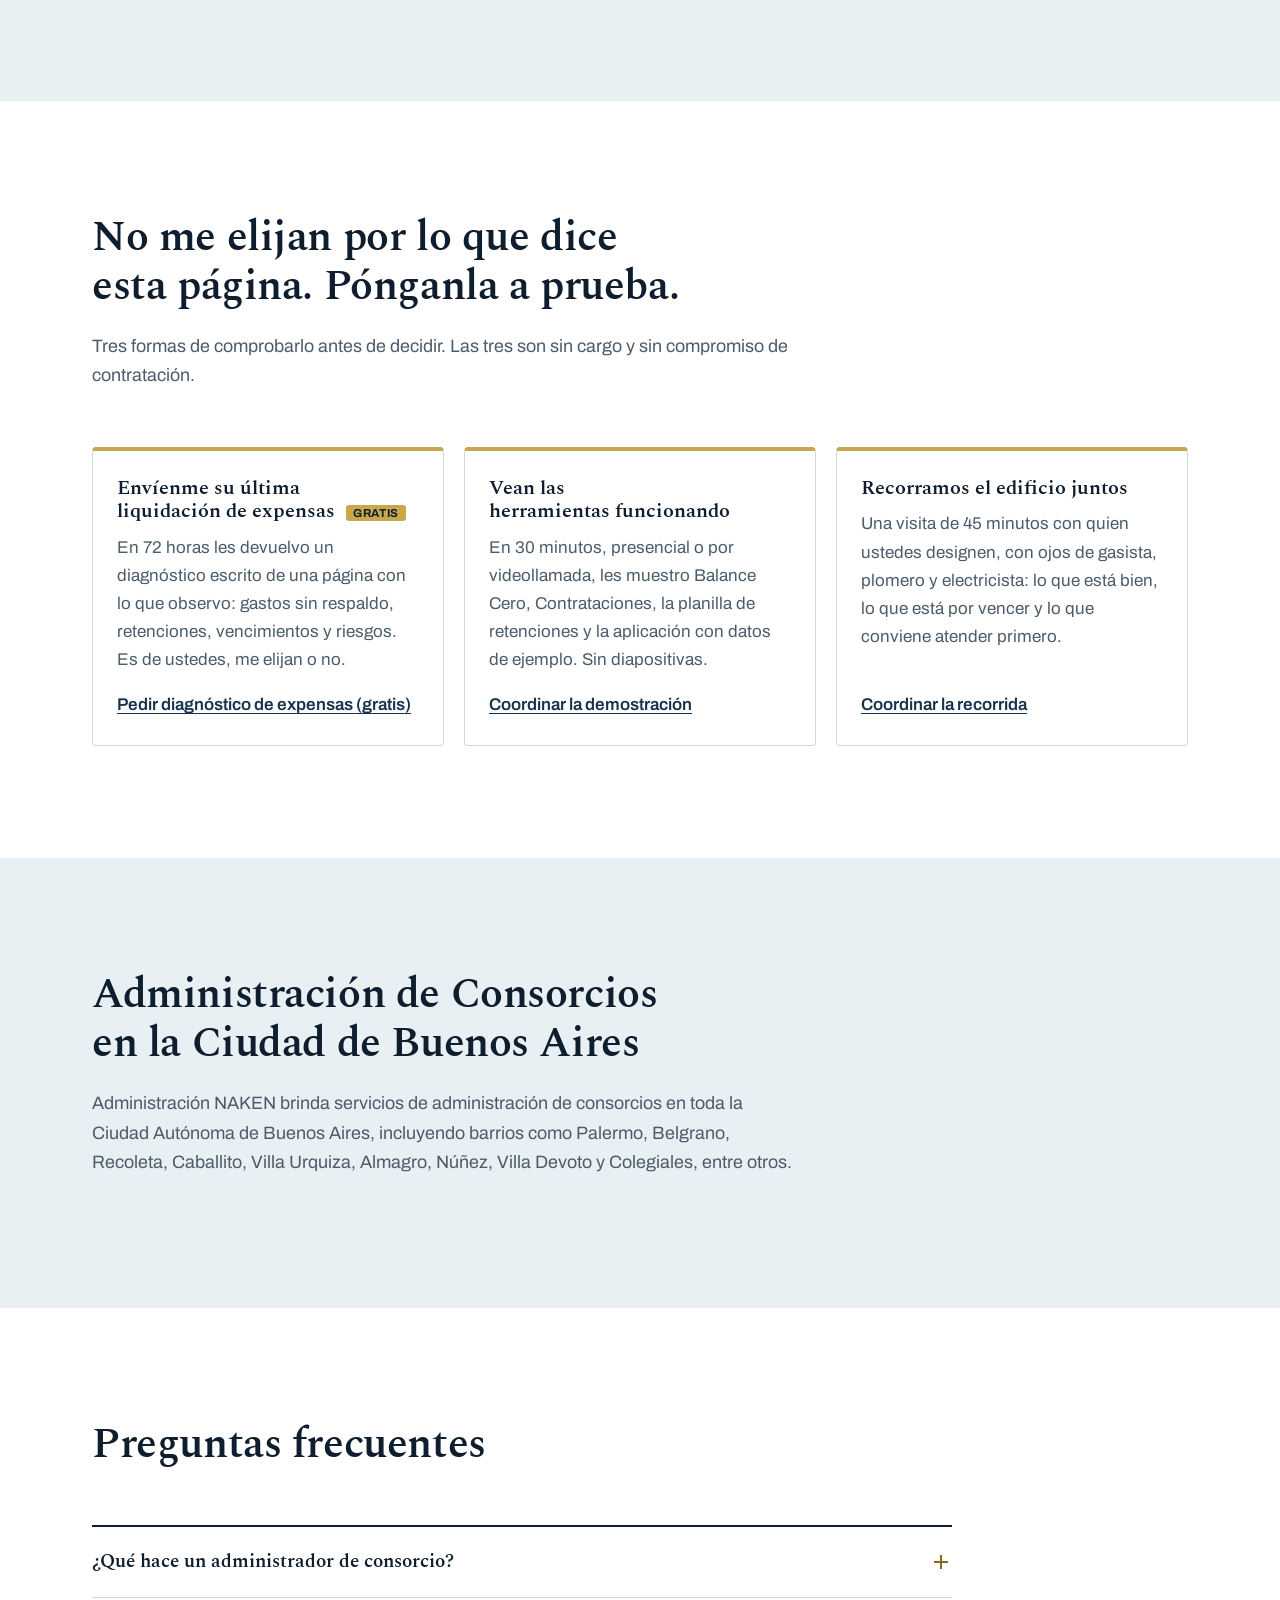
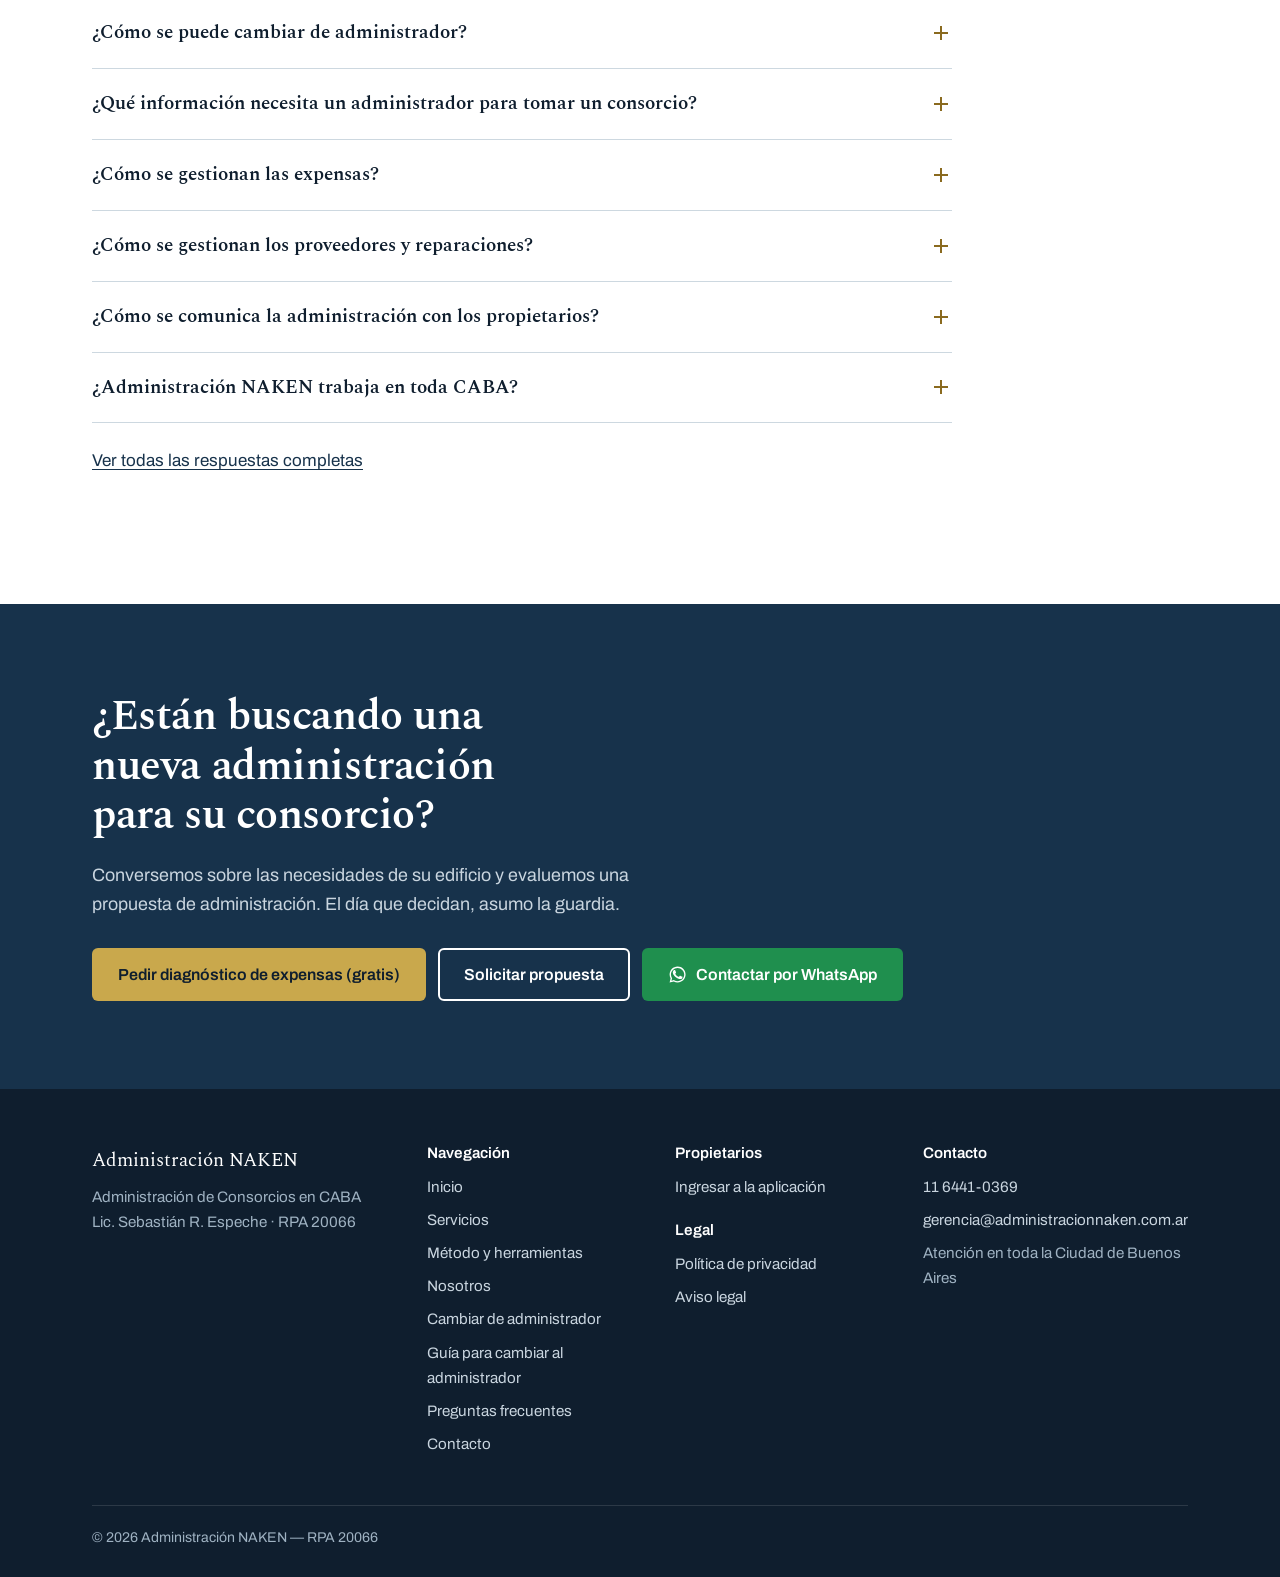
